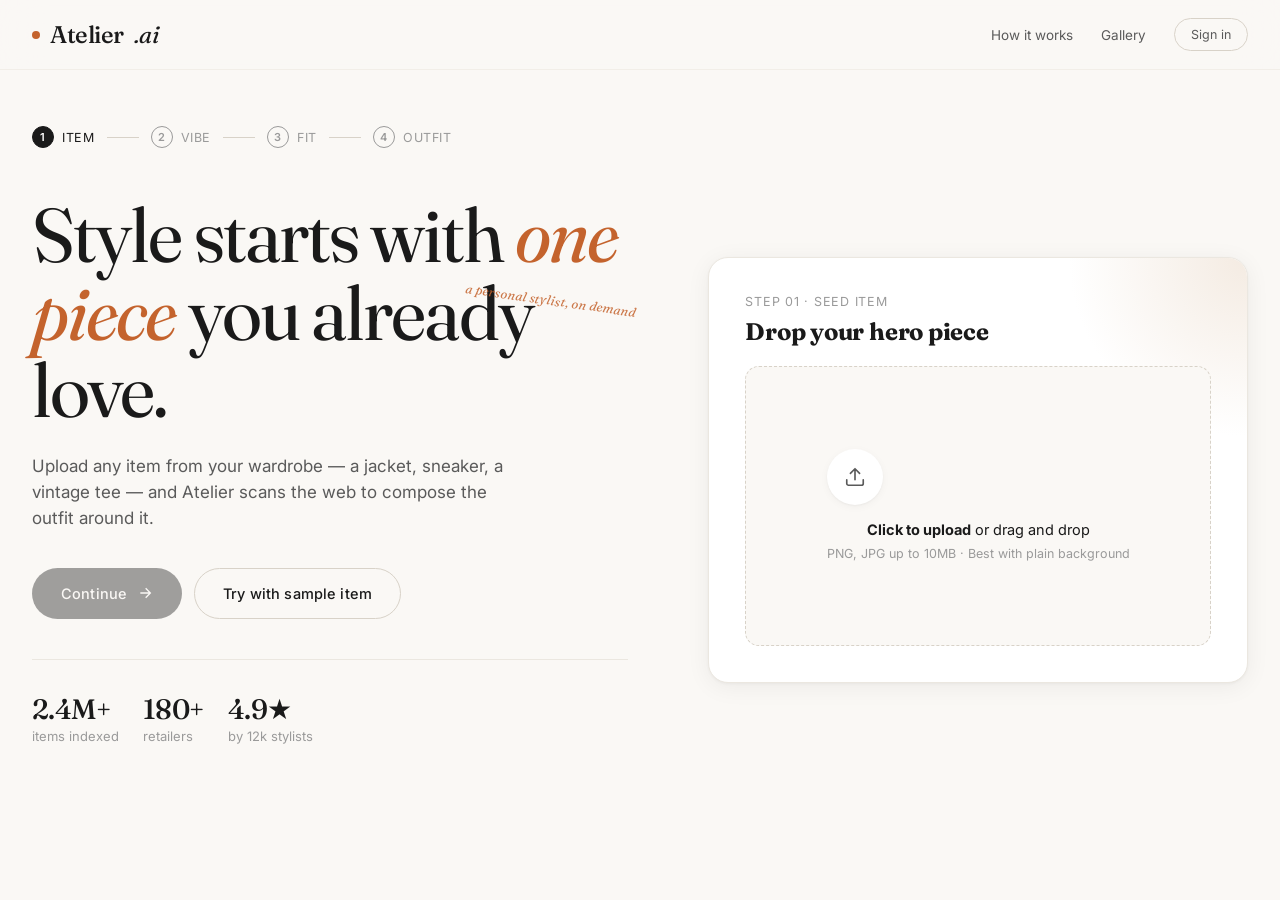
==== index.html @ 4b2c01df "Add files via upload" ====
<!DOCTYPE html>
<html lang="en">
<head>
<meta charset="UTF-8" />
<meta name="viewport" content="width=device-width, initial-scale=1.0" />
<title>Atelier — Your AI Personal Stylist</title>
<link rel="preconnect" href="https://fonts.googleapis.com">
<link rel="preconnect" href="https://fonts.gstatic.com" crossorigin>
<link href="https://fonts.googleapis.com/css2?family=Fraunces:opsz,wght@9..144,300;9..144,400;9..144,500;9..144,600;9..144,700&family=Inter:wght@300;400;500;600;700&display=swap" rel="stylesheet">
<style>
  :root {
    --bg: #faf8f5;
    --bg-elev: #ffffff;
    --ink: #1a1a1a;
    --ink-soft: #5a5a5a;
    --ink-faint: #9a9a9a;
    --line: #ebe7e0;
    --line-strong: #d8d2c8;
    --accent: #c4632d;
    --accent-soft: #f4ebe2;
    --accent-deep: #8f4520;
    --success: #4a7c4e;
    --shadow-sm: 0 1px 2px rgba(0,0,0,.04), 0 2px 8px rgba(0,0,0,.04);
    --shadow-md: 0 4px 24px rgba(0,0,0,.06), 0 1px 3px rgba(0,0,0,.04);
    --shadow-lg: 0 24px 60px rgba(0,0,0,.08), 0 4px 16px rgba(0,0,0,.06);
    --radius: 14px;
    --radius-lg: 20px;
    --ease: cubic-bezier(.2,.7,.2,1);
  }
  * { box-sizing: border-box; margin: 0; padding: 0; }
  html, body { background: var(--bg); color: var(--ink); font-family: 'Inter', -apple-system, system-ui, sans-serif; -webkit-font-smoothing: antialiased; }
  body { min-height: 100vh; overflow-x: hidden; }
  .serif { font-family: 'Fraunces', Georgia, serif; font-weight: 400; letter-spacing: -0.01em; }
  button { font-family: inherit; cursor: pointer; border: none; background: none; color: inherit; }
  input, textarea, select { font-family: inherit; }
  img { display: block; max-width: 100%; }

  /* Top bar */
  .topbar {
    position: sticky; top: 0; z-index: 50;
    backdrop-filter: blur(20px) saturate(1.1);
    -webkit-backdrop-filter: blur(20px) saturate(1.1);
    background: rgba(250,248,245,.78);
    border-bottom: 1px solid rgba(235,231,224,.6);
  }
  .topbar-inner {
    max-width: 1280px; margin: 0 auto;
    display: flex; align-items: center; justify-content: space-between;
    padding: 18px 32px;
  }
  .logo {
    font-family: 'Fraunces', serif; font-weight: 500;
    font-size: 24px; letter-spacing: -0.02em;
    display: flex; align-items: center; gap: 10px;
  }
  .logo-dot { width: 8px; height: 8px; border-radius: 50%; background: var(--accent); display: inline-block; }
  .logo em { font-style: italic; font-weight: 400; }
  .topbar-right { display: flex; gap: 28px; align-items: center; font-size: 13.5px; color: var(--ink-soft); }
  .topbar-right a { color: var(--ink-soft); text-decoration: none; transition: color .2s; }
  .topbar-right a:hover { color: var(--ink); }
  .topbar-right .pill {
    border: 1px solid var(--line-strong); padding: 8px 16px; border-radius: 999px; font-size: 12.5px;
    transition: all .2s var(--ease);
  }
  .topbar-right .pill:hover { background: var(--ink); color: var(--bg); border-color: var(--ink); }

  /* Layout */
  .app { max-width: 1280px; margin: 0 auto; padding: 56px 32px 120px; }

  /* Stepper */
  .stepper {
    display: flex; gap: 12px; align-items: center; margin-bottom: 48px;
    font-size: 12.5px; color: var(--ink-faint); letter-spacing: 0.05em; text-transform: uppercase;
  }
  .step { display: flex; align-items: center; gap: 8px; transition: color .3s; }
  .step.active { color: var(--ink); }
  .step.done { color: var(--accent); }
  .step-num {
    width: 22px; height: 22px; border-radius: 50%;
    border: 1px solid currentColor;
    display: inline-flex; align-items: center; justify-content: center;
    font-size: 11px; font-weight: 600;
  }
  .step.done .step-num { background: var(--accent); color: white; border-color: var(--accent); }
  .step.active .step-num { background: var(--ink); color: white; border-color: var(--ink); }
  .step-sep { width: 32px; height: 1px; background: var(--line-strong); }

  /* Screens */
  .screen { display: none; animation: fadeUp .6s var(--ease); }
  .screen.active { display: block; }
  @keyframes fadeUp {
    from { opacity: 0; transform: translateY(12px); }
    to { opacity: 1; transform: translateY(0); }
  }

  /* Hero / Step 1 layout */
  .grid-2 {
    display: grid; grid-template-columns: 1.05fr 0.95fr; gap: 80px; align-items: center;
  }
  @media (max-width: 900px) { .grid-2 { grid-template-columns: 1fr; gap: 40px; } }

  h1.hero {
    font-family: 'Fraunces', serif; font-weight: 400;
    font-size: clamp(44px, 6vw, 76px); line-height: 1.02; letter-spacing: -0.025em;
    color: var(--ink); margin-bottom: 24px;
  }
  h1.hero em { font-style: italic; color: var(--accent); font-weight: 400; }
  .hero-sub {
    font-size: 17px; line-height: 1.55; color: var(--ink-soft); margin-bottom: 36px; max-width: 480px;
  }
  .meta-row {
    display: flex; gap: 24px; margin-top: 40px; padding-top: 32px; border-top: 1px solid var(--line);
  }
  .meta-stat { font-size: 13px; color: var(--ink-faint); }
  .meta-stat strong { display: block; font-family: 'Fraunces', serif; font-size: 28px; font-weight: 500; color: var(--ink); margin-bottom: 2px; letter-spacing: -0.02em; }

  /* Upload zone */
  .upload-card {
    background: var(--bg-elev); border-radius: var(--radius-lg);
    padding: 36px; box-shadow: var(--shadow-md);
    border: 1px solid var(--line);
    position: relative; overflow: hidden;
  }
  .upload-card::before {
    content: ''; position: absolute; top: 0; right: 0; width: 180px; height: 180px;
    background: radial-gradient(circle at top right, var(--accent-soft), transparent 70%);
    pointer-events: none;
  }
  .upload-label { font-size: 12.5px; letter-spacing: 0.06em; text-transform: uppercase; color: var(--ink-faint); margin-bottom: 8px; position: relative; }
  .upload-title { font-family: 'Fraunces', serif; font-size: 24px; margin-bottom: 20px; position: relative; letter-spacing: -0.01em; }

  .dropzone {
    border: 1.5px dashed var(--line-strong); border-radius: var(--radius);
    padding: 48px 24px; text-align: center;
    background: var(--bg); transition: all .3s var(--ease);
    cursor: pointer; position: relative; overflow: hidden;
    min-height: 280px; display: flex; flex-direction: column; justify-content: center; align-items: center;
  }
  .dropzone:hover { border-color: var(--accent); background: var(--accent-soft); }
  .dropzone.dragover { border-color: var(--accent); background: var(--accent-soft); transform: scale(1.01); }
  .dropzone.has-image { padding: 0; border-style: solid; border-color: var(--line); }
  .dropzone-icon {
    width: 56px; height: 56px; border-radius: 50%; background: var(--bg-elev);
    display: flex; align-items: center; justify-content: center; margin-bottom: 16px;
    box-shadow: var(--shadow-sm);
  }
  .dropzone svg { width: 22px; height: 22px; stroke: var(--ink-soft); }
  .dropzone p { font-size: 14.5px; color: var(--ink); margin-bottom: 4px; }
  .dropzone small { font-size: 12.5px; color: var(--ink-faint); }
  .dropzone img { max-width: 100%; max-height: 320px; object-fit: contain; border-radius: var(--radius); }
  .dropzone .preview-wrap {
    position: relative; width: 100%; height: 320px; display: flex; align-items: center; justify-content: center;
    background: #fafafa; border-radius: var(--radius);
  }
  .preview-wrap .replace-btn {
    position: absolute; top: 12px; right: 12px;
    background: rgba(0,0,0,.7); color: white; padding: 8px 14px; border-radius: 999px;
    font-size: 12px; backdrop-filter: blur(8px);
  }

  /* Buttons */
  .btn {
    display: inline-flex; align-items: center; gap: 10px;
    padding: 16px 28px; border-radius: 999px;
    font-size: 14.5px; font-weight: 500; letter-spacing: 0.01em;
    transition: all .25s var(--ease);
    border: 1px solid transparent;
  }
  .btn-primary { background: var(--ink); color: var(--bg); }
  .btn-primary:hover { background: var(--accent); transform: translateY(-1px); }
  .btn-primary:disabled { opacity: 0.4; cursor: not-allowed; transform: none; }
  .btn-ghost { color: var(--ink); border-color: var(--line-strong); }
  .btn-ghost:hover { border-color: var(--ink); }
  .btn svg { width: 16px; height: 16px; }

  .actions { display: flex; gap: 12px; margin-top: 32px; align-items: center; }

  /* Vibe chips - Step 2 */
  .screen-head { margin-bottom: 48px; max-width: 720px; }
  .eyebrow { font-size: 12.5px; letter-spacing: 0.08em; text-transform: uppercase; color: var(--accent); margin-bottom: 14px; font-weight: 500; }
  h2.screen-title {
    font-family: 'Fraunces', serif; font-weight: 400;
    font-size: clamp(36px, 4.5vw, 56px); line-height: 1.05; letter-spacing: -0.02em;
    margin-bottom: 16px;
  }
  h2.screen-title em { font-style: italic; color: var(--accent); }
  .screen-sub { font-size: 16px; line-height: 1.55; color: var(--ink-soft); }

  .vibe-grid {
    display: grid; grid-template-columns: repeat(auto-fit, minmax(220px, 1fr));
    gap: 16px;
  }
  .vibe-card {
    background: var(--bg-elev); border: 1px solid var(--line); border-radius: var(--radius);
    padding: 28px 24px; cursor: pointer; transition: all .25s var(--ease);
    position: relative; overflow: hidden;
    text-align: left;
    height: 180px;
    display: flex; flex-direction: column; justify-content: space-between;
  }
  .vibe-card:hover { transform: translateY(-4px); box-shadow: var(--shadow-md); border-color: var(--line-strong); }
  .vibe-card.selected {
    background: var(--ink); color: var(--bg); border-color: var(--ink);
    transform: translateY(-4px); box-shadow: var(--shadow-lg);
  }
  .vibe-card.selected .vibe-desc { color: rgba(250,248,245,.7); }
  .vibe-card.selected .vibe-tags span { background: rgba(255,255,255,.12); color: var(--bg); border-color: transparent; }
  .vibe-emoji { font-size: 22px; margin-bottom: 12px; display: block; }
  .vibe-name { font-family: 'Fraunces', serif; font-size: 22px; font-weight: 500; letter-spacing: -0.01em; margin-bottom: 6px; }
  .vibe-desc { font-size: 13px; line-height: 1.45; color: var(--ink-soft); margin-bottom: 12px; }
  .vibe-tags { display: flex; flex-wrap: wrap; gap: 6px; margin-top: auto; }
  .vibe-tags span {
    font-size: 11px; padding: 4px 10px; border-radius: 999px;
    border: 1px solid var(--line); color: var(--ink-faint);
  }

  /* Custom vibe input */
  .custom-vibe {
    margin-top: 28px; padding: 24px; background: var(--bg-elev); border-radius: var(--radius);
    border: 1px solid var(--line);
  }
  .custom-vibe label { font-size: 12.5px; letter-spacing: 0.06em; text-transform: uppercase; color: var(--ink-faint); display: block; margin-bottom: 10px; }
  .custom-vibe input {
    width: 100%; padding: 14px 0; font-size: 17px; border: none; border-bottom: 1px solid var(--line);
    background: transparent; outline: none; transition: border-color .2s;
    font-family: 'Fraunces', serif; letter-spacing: -0.01em;
  }
  .custom-vibe input:focus { border-bottom-color: var(--accent); }
  .custom-vibe input::placeholder { color: var(--ink-faint); font-style: italic; }

  /* Step 3 - Measurements */
  .form-grid {
    display: grid; grid-template-columns: 1fr 1fr; gap: 40px;
  }
  @media (max-width: 800px) { .form-grid { grid-template-columns: 1fr; gap: 24px; } }

  .form-card {
    background: var(--bg-elev); border: 1px solid var(--line); border-radius: var(--radius-lg);
    padding: 36px;
  }
  .form-card h3 {
    font-family: 'Fraunces', serif; font-size: 22px; font-weight: 500;
    margin-bottom: 6px; letter-spacing: -0.01em;
  }
  .form-card .form-sub { font-size: 13.5px; color: var(--ink-soft); margin-bottom: 28px; }
  .field { margin-bottom: 22px; }
  .field label { display: block; font-size: 12px; letter-spacing: 0.06em; text-transform: uppercase; color: var(--ink-faint); margin-bottom: 8px; }
  .field input, .field select {
    width: 100%; padding: 12px 14px;
    border: 1px solid var(--line-strong); border-radius: 10px;
    font-size: 15px; background: var(--bg); outline: none;
    transition: all .2s;
  }
  .field input:focus, .field select:focus { border-color: var(--ink); background: var(--bg-elev); }
  .field-row { display: grid; grid-template-columns: 1fr 1fr; gap: 14px; }

  /* Item details (step 1) */
  .item-details { margin-top: 24px; display: none; position: relative; }
  .item-details.show { display: block; animation: fadeUp .4s var(--ease); }
  .item-details .field { margin-bottom: 18px; }
  .item-details label {
    display: block; font-size: 11.5px; letter-spacing: 0.07em; text-transform: uppercase;
    color: var(--ink-faint); margin-bottom: 8px; font-weight: 500;
  }
  .item-details select, .item-details input[type=text] {
    width: 100%; padding: 12px 14px;
    border: 1px solid var(--line-strong); border-radius: 10px;
    font-size: 14.5px; background: var(--bg); outline: none;
    transition: all .2s; font-family: inherit;
  }
  .item-details select:focus, .item-details input:focus { border-color: var(--ink); background: var(--bg-elev); }
  .color-swatches { display: grid; grid-template-columns: repeat(8, 1fr); gap: 8px; }
  .swatch {
    aspect-ratio: 1; border-radius: 50%; cursor: pointer;
    border: 2px solid var(--line); transition: all .2s var(--ease);
    position: relative;
  }
  .swatch:hover { transform: scale(1.1); }
  .swatch.selected {
    border-color: var(--ink); box-shadow: 0 0 0 2px var(--bg), 0 0 0 4px var(--ink);
    transform: scale(1.1);
  }
  .swatch::after {
    content: attr(data-name); position: absolute; bottom: -22px; left: 50%;
    transform: translateX(-50%); font-size: 10px; color: var(--ink-faint);
    white-space: nowrap; opacity: 0; transition: opacity .2s;
  }
  .swatch:hover::after { opacity: 1; }

  .gender-row { display: grid; grid-template-columns: repeat(3, 1fr); gap: 8px; }
  .gender-opt {
    padding: 12px 8px; border: 1px solid var(--line-strong);
    border-radius: 10px; background: var(--bg);
    font-size: 14px; font-weight: 500; transition: all .2s var(--ease);
    color: var(--ink);
  }
  .gender-opt:hover { border-color: var(--ink); }
  .gender-opt.selected { background: var(--ink); color: var(--bg); border-color: var(--ink); }

  .height-input { position: relative; }
  .height-input input { padding-right: 36px; }
  .unit-suffix {
    position: absolute; right: 14px; top: 50%; transform: translateY(-50%);
    font-size: 13px; color: var(--ink-faint); pointer-events: none;
  }

  .body-types { display: grid; grid-template-columns: repeat(2, 1fr); gap: 10px; }
  .body-type {
    padding: 14px 12px; text-align: center; border: 1px solid var(--line-strong);
    border-radius: 10px; cursor: pointer; transition: all .2s var(--ease);
    background: var(--bg);
  }
  .body-type:hover { border-color: var(--ink); }
  .body-type.selected { background: var(--ink); color: var(--bg); border-color: var(--ink); }
  .body-type .bt-name { font-size: 14px; font-weight: 500; margin-bottom: 2px; }
  .body-type .bt-desc { font-size: 11.5px; opacity: 0.7; }

  /* Loader screen */
  .loader-wrap {
    min-height: 60vh; display: flex; flex-direction: column; align-items: center; justify-content: center;
    text-align: center;
  }
  .loader-anim {
    width: 90px; height: 90px; margin-bottom: 36px; position: relative;
  }
  .loader-anim::before, .loader-anim::after {
    content: ''; position: absolute; inset: 0; border-radius: 50%;
    border: 2px solid var(--line);
  }
  .loader-anim::after {
    border-top-color: var(--accent); border-right-color: var(--accent);
    animation: spin 1.2s linear infinite;
  }
  @keyframes spin { to { transform: rotate(360deg); } }
  .loader-title {
    font-family: 'Fraunces', serif; font-size: 36px; font-weight: 400; letter-spacing: -0.02em;
    margin-bottom: 14px;
  }
  .loader-title em { font-style: italic; color: var(--accent); }
  .loader-status {
    font-size: 15px; color: var(--ink-soft); min-height: 24px; transition: opacity .3s;
    max-width: 420px;
  }

  /* Results */
  .results-header {
    display: grid; grid-template-columns: 1.5fr 1fr; gap: 56px; align-items: end;
    margin-bottom: 56px; padding-bottom: 36px; border-bottom: 1px solid var(--line);
  }
  @media (max-width: 800px) { .results-header { grid-template-columns: 1fr; gap: 24px; } }
  .results-header .eyebrow { color: var(--accent); }
  .results-header h2 {
    font-family: 'Fraunces', serif; font-size: clamp(36px, 4.5vw, 56px); font-weight: 400;
    line-height: 1.05; letter-spacing: -0.02em;
  }
  .results-header h2 em { font-style: italic; color: var(--accent); }
  .results-summary {
    font-size: 14.5px; line-height: 1.6; color: var(--ink-soft);
    padding: 20px 24px; background: var(--accent-soft); border-radius: var(--radius);
    border-left: 3px solid var(--accent);
  }
  .results-summary strong { color: var(--ink); font-weight: 600; }

  /* Outfit board */
  .outfit-board {
    display: grid; grid-template-columns: 320px 1fr; gap: 40px; margin-bottom: 64px;
  }
  @media (max-width: 900px) { .outfit-board { grid-template-columns: 1fr; } }

  .seed-card {
    background: var(--bg-elev); border: 1px solid var(--line); border-radius: var(--radius-lg);
    padding: 24px; position: sticky; top: 100px;
    align-self: start;
  }
  .seed-label { font-size: 11px; letter-spacing: 0.08em; text-transform: uppercase; color: var(--accent); margin-bottom: 12px; font-weight: 600; }
  .seed-image {
    width: 100%; height: 280px; background: #fafafa; border-radius: var(--radius); overflow: hidden;
    display: flex; align-items: center; justify-content: center; margin-bottom: 18px;
  }
  .seed-image img { max-width: 100%; max-height: 100%; object-fit: contain; }
  .seed-name { font-family: 'Fraunces', serif; font-size: 18px; margin-bottom: 6px; letter-spacing: -0.01em; }
  .seed-attrs { display: flex; flex-wrap: wrap; gap: 6px; }
  .seed-attrs span {
    font-size: 11px; padding: 4px 10px; border-radius: 999px;
    background: var(--bg); border: 1px solid var(--line); color: var(--ink-soft);
  }
  .seed-color {
    width: 12px; height: 12px; border-radius: 50%; display: inline-block;
    border: 1px solid rgba(0,0,0,.1); margin-right: 4px; vertical-align: middle;
  }

  .recommendations { display: grid; grid-template-columns: repeat(auto-fill, minmax(220px, 1fr)); gap: 20px; }
  .product-card {
    background: var(--bg-elev); border: 1px solid var(--line); border-radius: var(--radius);
    overflow: hidden; transition: all .3s var(--ease); cursor: pointer;
    display: flex; flex-direction: column;
  }
  .product-card:hover { transform: translateY(-4px); box-shadow: var(--shadow-md); }
  .product-img {
    width: 100%; aspect-ratio: 1; background: #f5f3ee;
    display: flex; align-items: center; justify-content: center;
    overflow: hidden; position: relative;
  }
  .product-img svg { width: 100%; height: 100%; }
  .product-category {
    position: absolute; top: 12px; left: 12px;
    background: rgba(255,255,255,.92); backdrop-filter: blur(8px);
    padding: 5px 11px; border-radius: 999px;
    font-size: 10.5px; letter-spacing: 0.06em; text-transform: uppercase;
    font-weight: 500; color: var(--ink);
  }
  .product-size-badge {
    position: absolute; top: 12px; right: 12px;
    background: var(--ink); color: var(--bg);
    padding: 5px 12px; border-radius: 999px;
    font-size: 11px; font-weight: 600; letter-spacing: 0.04em;
  }
  .product-info { padding: 18px 18px 20px; flex: 1; display: flex; flex-direction: column; }
  .product-brand { font-size: 11px; letter-spacing: 0.08em; text-transform: uppercase; color: var(--ink-faint); margin-bottom: 4px; }
  .product-name { font-size: 14.5px; font-weight: 500; line-height: 1.35; margin-bottom: 10px; min-height: 38px; }
  .product-foot { display: flex; justify-content: space-between; align-items: center; margin-top: auto; }
  .product-price { font-family: 'Fraunces', serif; font-size: 17px; font-weight: 500; letter-spacing: -0.01em; }
  .product-source { font-size: 11px; color: var(--ink-faint); }
  .product-match {
    display: inline-flex; align-items: center; gap: 4px;
    font-size: 11px; color: var(--success); font-weight: 500;
    margin-top: 8px; padding-top: 12px; border-top: 1px dashed var(--line);
  }
  .product-match .dot { width: 6px; height: 6px; border-radius: 50%; background: var(--success); }

  /* Sizing card */
  .sizing-section {
    background: var(--bg-elev); border-radius: var(--radius-lg);
    padding: 48px; border: 1px solid var(--line);
  }
  .sizing-section h3 {
    font-family: 'Fraunces', serif; font-size: 32px; font-weight: 400; letter-spacing: -0.02em;
    margin-bottom: 6px;
  }
  .sizing-section h3 em { font-style: italic; color: var(--accent); }
  .sizing-section .sub { font-size: 14.5px; color: var(--ink-soft); margin-bottom: 32px; max-width: 540px; }
  .sizing-table { width: 100%; border-collapse: collapse; }
  .sizing-table th, .sizing-table td { text-align: left; padding: 16px 0; border-bottom: 1px solid var(--line); font-size: 14px; }
  .sizing-table th { font-size: 11px; letter-spacing: 0.08em; text-transform: uppercase; color: var(--ink-faint); font-weight: 500; }
  .sizing-table td { vertical-align: middle; }
  .sizing-table td.item-cell { font-weight: 500; }
  .sizing-table td .size-pill {
    display: inline-block; background: var(--ink); color: var(--bg);
    padding: 5px 14px; border-radius: 999px; font-weight: 600; font-size: 13px; letter-spacing: 0.04em;
  }
  .sizing-table td .fit-note { font-size: 12.5px; color: var(--ink-soft); }

  /* Footer / Restart */
  .results-footer {
    margin-top: 56px; padding-top: 36px; border-top: 1px solid var(--line);
    display: flex; gap: 12px; justify-content: center; flex-wrap: wrap;
  }

  /* Toast */
  .toast {
    position: fixed; bottom: 24px; left: 50%; transform: translateX(-50%) translateY(100px);
    background: var(--ink); color: var(--bg); padding: 14px 24px; border-radius: 999px;
    font-size: 13.5px; box-shadow: var(--shadow-lg);
    transition: transform .35s var(--ease); z-index: 100;
  }
  .toast.show { transform: translateX(-50%) translateY(0); }

  /* AI mode */
  .ai-toggle {
    display: inline-flex; align-items: center; gap: 8px;
    padding: 8px 14px; border-radius: 999px;
    border: 1px solid var(--line-strong); font-size: 12.5px;
    transition: all .2s var(--ease); cursor: pointer; color: var(--ink-soft);
  }
  .ai-toggle:hover { border-color: var(--ink); color: var(--ink); }
  .ai-toggle.active {
    border-color: var(--accent); color: var(--accent-deep);
    background: var(--accent-soft);
  }
  .ai-toggle .ai-dot {
    width: 6px; height: 6px; border-radius: 50%;
    background: var(--ink-faint);
  }
  .ai-toggle.active .ai-dot {
    background: var(--accent);
    box-shadow: 0 0 0 0 var(--accent);
    animation: pulse 2s infinite;
  }
  @keyframes pulse {
    0% { box-shadow: 0 0 0 0 rgba(196,99,45,0.5); }
    70% { box-shadow: 0 0 0 6px rgba(196,99,45,0); }
    100% { box-shadow: 0 0 0 0 rgba(196,99,45,0); }
  }

  .modal-backdrop {
    position: fixed; inset: 0; background: rgba(20,18,15,.5);
    backdrop-filter: blur(4px);
    display: flex; align-items: center; justify-content: center;
    z-index: 200; opacity: 0; pointer-events: none;
    transition: opacity .25s var(--ease);
  }
  .modal-backdrop.open { opacity: 1; pointer-events: auto; }
  .modal {
    background: var(--bg-elev); border-radius: var(--radius-lg);
    padding: 40px; max-width: 480px; width: 90%;
    box-shadow: var(--shadow-lg);
    transform: translateY(20px); transition: transform .3s var(--ease);
  }
  .modal-backdrop.open .modal { transform: translateY(0); }
  .modal .eyebrow { color: var(--accent); }
  .modal h3 {
    font-family: 'Fraunces', serif; font-size: 28px; font-weight: 400;
    letter-spacing: -0.02em; margin-bottom: 10px;
  }
  .modal h3 em { font-style: italic; color: var(--accent); }
  .modal-body { font-size: 14px; color: var(--ink-soft); line-height: 1.55; margin-bottom: 24px; }
  .modal-body a { color: var(--accent-deep); text-decoration: underline; }
  .modal-body code {
    background: var(--bg); padding: 2px 6px; border-radius: 4px;
    font-size: 12.5px; border: 1px solid var(--line);
  }
  .modal input {
    width: 100%; padding: 14px 16px;
    border: 1px solid var(--line-strong); border-radius: 10px;
    font-size: 14px; background: var(--bg); outline: none;
    font-family: 'JetBrains Mono', SFMono-Regular, Menlo, monospace;
    margin-bottom: 20px;
  }
  .modal input:focus { border-color: var(--accent); }
  .modal-actions { display: flex; gap: 10px; justify-content: flex-end; }
  .modal .close-x {
    position: absolute; top: 24px; right: 28px;
    width: 32px; height: 32px; border-radius: 50%;
    display: flex; align-items: center; justify-content: center;
    color: var(--ink-faint); cursor: pointer;
    transition: color .2s, background .2s;
  }
  .modal .close-x:hover { color: var(--ink); background: var(--bg); }

  .ai-banner {
    background: var(--accent-soft); border-left: 3px solid var(--accent);
    padding: 12px 18px; border-radius: 10px;
    font-size: 13px; color: var(--accent-deep); margin-bottom: 20px;
    display: flex; align-items: center; gap: 10px;
  }
  .ai-banner svg { width: 16px; height: 16px; flex-shrink: 0; }

  /* Decorative */
  .deco-text {
    position: absolute; top: 96px; right: -8px;
    font-family: 'Fraunces', serif; font-style: italic;
    color: var(--accent); font-size: 13px;
    transform: rotate(8deg); opacity: 0.85;
  }
</style>
</head>
<body>

<header class="topbar">
  <div class="topbar-inner">
    <div class="logo"><span class="logo-dot"></span> Atelier<em>.ai</em></div>
    <nav class="topbar-right">
      <a href="#">How it works</a>
      <a href="#">Gallery</a>
      <a href="#" class="pill">Sign in</a>
    </nav>
  </div>
</header>

<main class="app">

  <!-- Stepper -->
  <div class="stepper" id="stepper">
    <div class="step active" data-step="1"><span class="step-num">1</span> Item</div>
    <span class="step-sep"></span>
    <div class="step" data-step="2"><span class="step-num">2</span> Vibe</div>
    <span class="step-sep"></span>
    <div class="step" data-step="3"><span class="step-num">3</span> Fit</div>
    <span class="step-sep"></span>
    <div class="step" data-step="4"><span class="step-num">4</span> Outfit</div>
  </div>

  <!-- SCREEN 1: Upload -->
  <section class="screen active" id="screen-1">
    <div class="grid-2">
      <div style="position: relative;">
        <span class="deco-text">a personal stylist, on demand</span>
        <h1 class="hero">Style starts with <em>one piece</em> you already love.</h1>
        <p class="hero-sub">Upload any item from your wardrobe — a jacket, sneaker, a vintage tee — and Atelier scans the web to compose the outfit around it.</p>
        <div class="actions">
          <button class="btn btn-primary" id="goto-2" disabled>
            Continue
            <svg viewBox="0 0 24 24" fill="none" stroke="currentColor" stroke-width="2"><path d="M5 12h14M13 5l7 7-7 7"/></svg>
          </button>
          <button class="btn btn-ghost" onclick="useDemo()">Try with sample item</button>
        </div>
        <div class="meta-row">
          <div class="meta-stat"><strong>2.4M+</strong> items indexed</div>
          <div class="meta-stat"><strong>180+</strong> retailers</div>
          <div class="meta-stat"><strong>4.9★</strong> by 12k stylists</div>
        </div>
      </div>

      <div class="upload-card">
        <div class="upload-label">Step 01 · Seed Item</div>
        <h2 class="upload-title">Drop your hero piece</h2>
        <div class="dropzone" id="dropzone">
          <input type="file" id="file-input" accept="image/*" hidden>
          <div class="dropzone-content" id="dz-content">
            <div class="dropzone-icon">
              <svg viewBox="0 0 24 24" fill="none" stroke-width="1.8" stroke-linecap="round" stroke-linejoin="round">
                <path d="M21 15v4a2 2 0 0 1-2 2H5a2 2 0 0 1-2-2v-4M17 8l-5-5-5 5M12 3v12"/>
              </svg>
            </div>
            <p><strong>Click to upload</strong> or drag and drop</p>
            <small>PNG, JPG up to 10MB · Best with plain background</small>
          </div>
        </div>

        <div class="item-details" id="item-details">
          <div class="field">
            <label>What is this piece?</label>
            <select id="item-type">
              <option value="">Select item type...</option>
              <optgroup label="Tops">
                <option value="t-shirt">T-shirt</option>
                <option value="shirt">Button-down shirt</option>
                <option value="polo">Polo</option>
                <option value="sweater">Sweater / Knit</option>
                <option value="hoodie">Hoodie / Sweatshirt</option>
                <option value="tank">Tank / Vest</option>
              </optgroup>
              <optgroup label="Outerwear">
                <option value="jacket">Jacket</option>
                <option value="blazer">Blazer</option>
                <option value="coat">Coat</option>
                <option value="overshirt">Overshirt / Chore coat</option>
              </optgroup>
              <optgroup label="Bottoms">
                <option value="jeans">Jeans</option>
                <option value="trousers">Trousers / Chinos</option>
                <option value="shorts">Shorts</option>
                <option value="skirt">Skirt</option>
                <option value="cargos">Cargos / Workwear pants</option>
              </optgroup>
              <optgroup label="One-piece">
                <option value="dress">Dress</option>
                <option value="jumpsuit">Jumpsuit</option>
              </optgroup>
              <optgroup label="Shoes">
                <option value="sneakers">Sneakers</option>
                <option value="boots">Boots</option>
                <option value="loafers">Loafers / Dress shoes</option>
                <option value="heels">Heels</option>
                <option value="sandals">Sandals</option>
              </optgroup>
              <optgroup label="Accessories">
                <option value="bag">Bag / Tote</option>
                <option value="hat">Hat / Cap</option>
                <option value="sunglasses">Sunglasses</option>
                <option value="watch">Watch</option>
                <option value="jewelry">Jewelry</option>
                <option value="belt">Belt</option>
                <option value="scarf">Scarf</option>
              </optgroup>
            </select>
          </div>
          <div class="field">
            <label>Primary color</label>
            <div class="color-swatches" id="color-swatches">
              <button type="button" class="swatch" data-color="#0a0a0a" data-name="Black" style="background:#0a0a0a"></button>
              <button type="button" class="swatch" data-color="#ffffff" data-name="White" style="background:#ffffff"></button>
              <button type="button" class="swatch" data-color="#ebe0ca" data-name="Cream" style="background:#ebe0ca"></button>
              <button type="button" class="swatch" data-color="#8b8b8b" data-name="Grey" style="background:#8b8b8b"></button>
              <button type="button" class="swatch" data-color="#1f2a44" data-name="Navy" style="background:#1f2a44"></button>
              <button type="button" class="swatch" data-color="#c4a574" data-name="Tan" style="background:#c4a574"></button>
              <button type="button" class="swatch" data-color="#5d3a1f" data-name="Brown" style="background:#5d3a1f"></button>
              <button type="button" class="swatch" data-color="#4a5240" data-name="Olive" style="background:#4a5240"></button>
              <button type="button" class="swatch" data-color="#a83a2c" data-name="Red" style="background:#a83a2c"></button>
              <button type="button" class="swatch" data-color="#5a1f2a" data-name="Burgundy" style="background:#5a1f2a"></button>
              <button type="button" class="swatch" data-color="#e8a4c4" data-name="Pink" style="background:#e8a4c4"></button>
              <button type="button" class="swatch" data-color="#e8c84a" data-name="Yellow" style="background:#e8c84a"></button>
              <button type="button" class="swatch" data-color="#3a6ba8" data-name="Blue" style="background:#3a6ba8"></button>
              <button type="button" class="swatch" data-color="#2a5a3a" data-name="Green" style="background:#2a5a3a"></button>
              <button type="button" class="swatch" data-color="#c4632d" data-name="Orange" style="background:#c4632d"></button>
              <button type="button" class="swatch" data-color="#7a4ea8" data-name="Purple" style="background:#7a4ea8"></button>
            </div>
          </div>
        </div>
      </div>
    </div>
  </section>

  <!-- SCREEN 2: Vibe -->
  <section class="screen" id="screen-2">
    <div class="screen-head">
      <div class="eyebrow">Step 02 · Aesthetic</div>
      <h2 class="screen-title">What's the <em>vibe</em> today?</h2>
      <p class="screen-sub">Pick the mood that matches your day — or describe your own. Atelier tailors silhouettes, palettes, and fit to match.</p>
    </div>

    <div class="vibe-grid" id="vibe-grid">
      <button class="vibe-card" data-vibe="Street Casual">
        <div>
          <span class="vibe-emoji">🛹</span>
          <div class="vibe-name">Street Casual</div>
          <div class="vibe-desc">Relaxed, urban, effortless. Built for walking the city.</div>
        </div>
        <div class="vibe-tags"><span>oversized</span><span>layered</span><span>sneaker-led</span></div>
      </button>
      <button class="vibe-card" data-vibe="Business Casual">
        <div>
          <span class="vibe-emoji">📎</span>
          <div class="vibe-name">Business Casual</div>
          <div class="vibe-desc">Polished without a suit. Quiet confidence for the office.</div>
        </div>
        <div class="vibe-tags"><span>tailored</span><span>neutral</span><span>refined</span></div>
      </button>
      <button class="vibe-card" data-vibe="Y2K">
        <div>
          <span class="vibe-emoji">💿</span>
          <div class="vibe-name">Y2K</div>
          <div class="vibe-desc">Low-rise nostalgia, glossy fabrics, futuristic edge.</div>
        </div>
        <div class="vibe-tags"><span>baggy</span><span>chrome</span><span>statement</span></div>
      </button>
      <button class="vibe-card" data-vibe="Techwear">
        <div>
          <span class="vibe-emoji">🛰️</span>
          <div class="vibe-name">Techwear</div>
          <div class="vibe-desc">Functional, monochrome, futuristic. All-weather utility.</div>
        </div>
        <div class="vibe-tags"><span>black</span><span>technical</span><span>tapered</span></div>
      </button>
      <button class="vibe-card" data-vibe="Date Night">
        <div>
          <span class="vibe-emoji">🌹</span>
          <div class="vibe-name">Date Night</div>
          <div class="vibe-desc">Considered, a little sharp, ready for a candlelit table.</div>
        </div>
        <div class="vibe-tags"><span>fitted</span><span>textured</span><span>rich tones</span></div>
      </button>
      <button class="vibe-card" data-vibe="Old Money">
        <div>
          <span class="vibe-emoji">⛵</span>
          <div class="vibe-name">Old Money</div>
          <div class="vibe-desc">Quiet luxury. Heritage fabrics, restrained palette.</div>
        </div>
        <div class="vibe-tags"><span>cashmere</span><span>tailored</span><span>cream</span></div>
      </button>
      <button class="vibe-card" data-vibe="Minimalist">
        <div>
          <span class="vibe-emoji">◻️</span>
          <div class="vibe-name">Minimalist</div>
          <div class="vibe-desc">One color story. Clean lines. Nothing extra.</div>
        </div>
        <div class="vibe-tags"><span>monochrome</span><span>clean</span><span>essential</span></div>
      </button>
      <button class="vibe-card" data-vibe="Vintage Americana">
        <div>
          <span class="vibe-emoji">🪕</span>
          <div class="vibe-name">Americana</div>
          <div class="vibe-desc">Workwear roots — denim, flannel, broken-in leather.</div>
        </div>
        <div class="vibe-tags"><span>denim</span><span>raw</span><span>warm</span></div>
      </button>
    </div>

    <div class="custom-vibe">
      <label>Or describe your own</label>
      <input type="text" id="custom-vibe" placeholder="e.g. 'rainy Sunday brunch in a Tokyo bookstore'">
    </div>

    <div class="actions">
      <button class="btn btn-ghost" onclick="goTo(1)">← Back</button>
      <button class="btn btn-primary" id="goto-3" disabled>
        Continue
        <svg viewBox="0 0 24 24" fill="none" stroke="currentColor" stroke-width="2"><path d="M5 12h14M13 5l7 7-7 7"/></svg>
      </button>
    </div>
  </section>

  <!-- SCREEN 3: Measurements -->
  <section class="screen" id="screen-3">
    <div class="screen-head">
      <div class="eyebrow">Step 03 · Fit Profile</div>
      <h2 class="screen-title">So it fits <em>just right.</em></h2>
      <p class="screen-sub">A few measurements lets Atelier translate aesthetic into actual sizing — accounting for how each brand cuts.</p>
    </div>

    <div class="form-grid">
      <div class="form-card">
        <h3>Body</h3>
        <p class="form-sub">For precision sizing across brands.</p>

        <div class="field">
          <label>Gender</label>
          <div class="gender-row" id="gender-row">
            <button type="button" class="gender-opt" data-gender="Men">Men</button>
            <button type="button" class="gender-opt" data-gender="Women">Women</button>
            <button type="button" class="gender-opt" data-gender="Non-binary">Non-binary</button>
          </div>
        </div>

        <div class="field">
          <label>Height</label>
          <div class="field-row">
            <div class="height-input">
              <input type="number" id="height-ft" placeholder="5" value="5" min="3" max="8">
              <span class="unit-suffix">ft</span>
            </div>
            <div class="height-input">
              <input type="number" id="height-in" placeholder="10" value="10" min="0" max="11">
              <span class="unit-suffix">in</span>
            </div>
          </div>
        </div>

        <div class="field">
          <label>Weight (lb)</label>
          <input type="number" id="weight" placeholder="160" value="160">
        </div>

        <div class="field">
          <label>Shoe size (US)</label>
          <input type="text" id="shoe" placeholder="10.5" value="10.5">
        </div>
      </div>

      <div class="form-card">
        <h3>Body Type</h3>
        <p class="form-sub" id="body-type-sub">Helps tune proportions and silhouette.</p>

        <div class="body-types" id="body-types">
          <!-- Populated dynamically based on gender -->
        </div>

        <div class="field" style="margin-top: 28px;">
          <label>Fit preference</label>
          <select id="fit-pref">
            <option>True to size</option>
            <option>Slightly oversized</option>
            <option>Oversized</option>
            <option>Slim / Fitted</option>
            <option>Let Atelier decide (match vibe)</option>
          </select>
        </div>

        <div class="field">
          <label>Budget per item</label>
          <select id="budget">
            <option>Under $50</option>
            <option selected>$50 – $150</option>
            <option>$150 – $400</option>
            <option>$400+</option>
            <option>No budget</option>
          </select>
        </div>
      </div>
    </div>

    <div class="actions">
      <button class="btn btn-ghost" onclick="goTo(2)">← Back</button>
      <button class="btn btn-primary" onclick="runStylist()">
        Style my outfit
        <svg viewBox="0 0 24 24" fill="none" stroke="currentColor" stroke-width="2"><path d="M12 2l2.4 7.4H22l-6.2 4.5 2.4 7.4L12 16.8 5.8 21.3l2.4-7.4L2 9.4h7.6z"/></svg>
      </button>
    </div>
  </section>

  <!-- SCREEN 4: Loading -->
  <section class="screen" id="screen-loading">
    <div class="loader-wrap">
      <div class="loader-anim"></div>
      <h2 class="loader-title">Composing your <em>outfit</em>...</h2>
      <div class="loader-status" id="loader-status">Analyzing color palette and texture...</div>
    </div>
  </section>

  <!-- SCREEN 5: Results -->
  <section class="screen" id="screen-results">
    <div class="results-header">
      <div>
        <div class="eyebrow">Your styled look</div>
        <h2>An outfit around <em id="result-vibe">your piece</em></h2>
      </div>
      <div class="results-summary" id="result-summary"></div>
    </div>

    <div class="outfit-board">
      <aside class="seed-card">
        <div class="seed-label">Your seed item</div>
        <div class="seed-image"><img id="seed-img" alt="Your item"></div>
        <div class="seed-name" id="seed-name">Analyzing item...</div>
        <div class="seed-attrs" id="seed-attrs"></div>
      </aside>

      <div class="recommendations" id="recommendations"></div>
    </div>

    <section class="sizing-section">
      <h3>Smart <em>sizing</em>, brand by brand</h3>
      <p class="sub">Sizes recalibrated for your measurements and the vibe's intended silhouette. Updated for each brand's actual fit.</p>
      <table class="sizing-table">
        <thead>
          <tr><th>Item</th><th>Brand</th><th>Recommended size</th><th>Fit note</th></tr>
        </thead>
        <tbody id="sizing-rows"></tbody>
      </table>
    </section>

    <div class="results-footer">
      <button class="btn btn-ghost" onclick="reshuffleOutfit()">↻ Reshuffle outfit</button>
      <button class="btn btn-ghost" onclick="goTo(2)">Try a different vibe</button>
      <button class="btn btn-primary" onclick="restart()">Start over</button>
    </div>
  </section>
</main>

<div class="toast" id="toast">Saved to your lookbook</div>

<script>
/* =======================================================
   STATE
   ======================================================= */
const state = {
  step: 1,
  imageDataUrl: null,
  imageIsDemo: false,
  itemType: '',
  itemColor: '',
  itemColorName: '',
  vibe: null,
  customVibe: '',
  gender: null,
  bodyType: null,
  reshuffleSeed: 0,
};

// Map item types to outfit categories
const itemTypeCategory = {
  't-shirt':'Top','shirt':'Top','polo':'Top','sweater':'Top','hoodie':'Top','tank':'Top',
  'jacket':'Outer','blazer':'Outer','coat':'Outer','overshirt':'Outer',
  'jeans':'Bottom','trousers':'Bottom','shorts':'Bottom','skirt':'Bottom','cargos':'Bottom',
  'dress':'Onepiece','jumpsuit':'Onepiece',
  'sneakers':'Shoe','boots':'Shoe','loafers':'Shoe','heels':'Shoe','sandals':'Shoe',
  'bag':'Bag','hat':'Acc','sunglasses':'Acc','watch':'Acc','jewelry':'Acc','belt':'Acc','scarf':'Acc'
};

// Friendly label for item types
const itemTypeLabel = {
  't-shirt':'t-shirt','shirt':'button-down shirt','polo':'polo','sweater':'knit','hoodie':'hoodie','tank':'tank',
  'jacket':'jacket','blazer':'blazer','coat':'coat','overshirt':'overshirt',
  'jeans':'pair of jeans','trousers':'pair of trousers','shorts':'pair of shorts','skirt':'skirt','cargos':'pair of cargos',
  'dress':'dress','jumpsuit':'jumpsuit',
  'sneakers':'pair of sneakers','boots':'pair of boots','loafers':'pair of loafers','heels':'pair of heels','sandals':'pair of sandals',
  'bag':'bag','hat':'hat','sunglasses':'pair of sunglasses','watch':'watch','jewelry':'piece of jewelry','belt':'belt','scarf':'scarf'
};

/* =======================================================
   STEPPER
   ======================================================= */
function goTo(step) {
  state.step = step;
  document.querySelectorAll('.screen').forEach(s => s.classList.remove('active'));
  if (step <= 3) {
    document.getElementById('screen-' + step).classList.add('active');
  } else if (step === 4) {
    document.getElementById('screen-loading').classList.add('active');
  } else if (step === 5) {
    document.getElementById('screen-results').classList.add('active');
  }
  updateStepper(step);
  window.scrollTo({ top: 0, behavior: 'smooth' });
}

function updateStepper(step) {
  const stepMap = step === 4 ? 3 : (step === 5 ? 4 : step);
  document.querySelectorAll('#stepper .step').forEach(el => {
    const n = parseInt(el.dataset.step);
    el.classList.remove('active', 'done');
    if (n < stepMap) el.classList.add('done');
    else if (n === stepMap) el.classList.add('active');
  });
}

/* =======================================================
   STEP 1: UPLOAD
   ======================================================= */
const dropzone = document.getElementById('dropzone');
const fileInput = document.getElementById('file-input');
const goto2 = document.getElementById('goto-2');

dropzone.addEventListener('click', () => fileInput.click());
dropzone.addEventListener('dragover', e => { e.preventDefault(); dropzone.classList.add('dragover'); });
dropzone.addEventListener('dragleave', () => dropzone.classList.remove('dragover'));
dropzone.addEventListener('drop', e => {
  e.preventDefault();
  dropzone.classList.remove('dragover');
  const file = e.dataTransfer.files[0];
  if (file) handleFile(file);
});
fileInput.addEventListener('change', e => { if (e.target.files[0]) handleFile(e.target.files[0]); });

function handleFile(file) {
  const reader = new FileReader();
  reader.onload = ev => {
    state.imageDataUrl = ev.target.result;
    state.imageIsDemo = false;
    showPreview(state.imageDataUrl);
    document.getElementById('item-details').classList.add('show');
    validateStep1();
  };
  reader.readAsDataURL(file);
}

function validateStep1() {
  goto2.disabled = !(state.imageDataUrl && state.itemType && state.itemColor);
}

function showPreview(src) {
  dropzone.classList.add('has-image');
  dropzone.innerHTML = `
    <div class="preview-wrap">
      <img src="${src}" alt="Uploaded item">
      <button class="replace-btn" onclick="event.stopPropagation();resetUpload()">Replace</button>
    </div>
  `;
  // Re-attach the click on the preview wrap
  dropzone.onclick = () => fileInput.click();
}

function resetUpload() {
  state.imageDataUrl = null;
  state.imageIsDemo = false;
  state.itemType = '';
  state.itemColor = '';
  state.itemColorName = '';
  goto2.disabled = true;
  document.getElementById('item-details').classList.remove('show');
  document.querySelectorAll('#color-swatches .swatch').forEach(x => x.classList.remove('selected'));
  const itemTypeEl = document.getElementById('item-type');
  if (itemTypeEl) itemTypeEl.value = '';
  dropzone.classList.remove('has-image');
  dropzone.innerHTML = `
    <input type="file" id="file-input" accept="image/*" hidden>
    <div class="dropzone-content">
      <div class="dropzone-icon">
        <svg viewBox="0 0 24 24" fill="none" stroke-width="1.8" stroke-linecap="round" stroke-linejoin="round" stroke="currentColor">
          <path d="M21 15v4a2 2 0 0 1-2 2H5a2 2 0 0 1-2-2v-4M17 8l-5-5-5 5M12 3v12"/>
        </svg>
      </div>
      <p><strong>Click to upload</strong> or drag and drop</p>
      <small>PNG, JPG up to 10MB · Best with plain background</small>
    </div>
  `;
  const newInput = dropzone.querySelector('input');
  newInput.addEventListener('change', e => { if (e.target.files[0]) handleFile(e.target.files[0]); });
  dropzone.onclick = () => newInput.click();
}

function useDemo() {
  // Inline SVG of a stylized sneaker — works without external assets
  const demoSneaker = `data:image/svg+xml;utf8,${encodeURIComponent(`
    <svg xmlns="http://www.w3.org/2000/svg" viewBox="0 0 400 280">
      <rect width="400" height="280" fill="#f5f3ee"/>
      <g transform="translate(40,80)">
        <path d="M10 140 Q 8 90 60 80 L 130 70 Q 170 60 200 80 L 280 100 Q 320 110 320 140 L 320 150 Q 320 165 305 165 L 25 165 Q 10 165 10 150 Z" fill="#1a1a1a"/>
        <path d="M30 145 L 310 145 L 310 158 L 30 158 Z" fill="#ffffff" stroke="#1a1a1a" stroke-width="1"/>
        <circle cx="55" cy="151" r="2" fill="#1a1a1a"/>
        <circle cx="85" cy="151" r="2" fill="#1a1a1a"/>
        <circle cx="115" cy="151" r="2" fill="#1a1a1a"/>
        <circle cx="145" cy="151" r="2" fill="#1a1a1a"/>
        <path d="M60 80 Q 80 50 140 55 L 210 65" stroke="#c4632d" stroke-width="3" fill="none"/>
        <path d="M80 100 L 90 75 M105 95 L 115 70 M130 92 L 140 67 M155 93 L 165 68 M180 95 L 190 70" stroke="#ffffff" stroke-width="2"/>
        <ellipse cx="270" cy="100" rx="35" ry="20" fill="#c4632d" opacity="0.85"/>
      </g>
      <text x="200" y="250" font-family="Inter" font-size="11" fill="#9a9a9a" text-anchor="middle" letter-spacing="2">SAMPLE · BLACK LEATHER LOW-TOP</text>
    </svg>
  `)}`;
  state.imageDataUrl = demoSneaker;
  state.imageIsDemo = true;
  state.itemType = 'sneakers';
  state.itemColor = '#0a0a0a';
  state.itemColorName = 'Black';
  showPreview(demoSneaker);
  document.getElementById('item-details').classList.add('show');
  document.getElementById('item-type').value = 'sneakers';
  document.querySelector('.swatch[data-color="#0a0a0a"]').classList.add('selected');
  validateStep1();
  showToast("Loaded a sample item");
}

// Wire item type
document.getElementById('item-type').addEventListener('change', e => {
  state.itemType = e.target.value;
  validateStep1();
});

// Wire color swatches
document.querySelectorAll('#color-swatches .swatch').forEach(s => {
  s.addEventListener('click', () => {
    document.querySelectorAll('#color-swatches .swatch').forEach(x => x.classList.remove('selected'));
    s.classList.add('selected');
    state.itemColor = s.dataset.color;
    state.itemColorName = s.dataset.name;
    validateStep1();
  });
});

goto2.addEventListener('click', () => goTo(2));

/* =======================================================
   STEP 2: VIBE
   ======================================================= */
const vibeGrid = document.getElementById('vibe-grid');
const goto3 = document.getElementById('goto-3');
const customVibeInput = document.getElementById('custom-vibe');

vibeGrid.querySelectorAll('.vibe-card').forEach(card => {
  card.addEventListener('click', () => {
    vibeGrid.querySelectorAll('.vibe-card').forEach(c => c.classList.remove('selected'));
    card.classList.add('selected');
    state.vibe = card.dataset.vibe;
    state.customVibe = '';
    customVibeInput.value = '';
    goto3.disabled = false;
  });
});

customVibeInput.addEventListener('input', e => {
  state.customVibe = e.target.value.trim();
  if (state.customVibe.length > 2) {
    vibeGrid.querySelectorAll('.vibe-card').forEach(c => c.classList.remove('selected'));
    state.vibe = state.customVibe;
    goto3.disabled = false;
  } else if (!vibeGrid.querySelector('.selected')) {
    goto3.disabled = true;
  }
});

goto3.addEventListener('click', () => goTo(3));

/* =======================================================
   STEP 3: GENDER + BODY TYPE
   ======================================================= */
const bodyTypesByGender = {
  'Men': [
    { type: 'Athletic',    desc: 'Broad shoulders, V-shape' },
    { type: 'Slim',        desc: 'Narrow, lean build' },
    { type: 'Rectangular', desc: 'Straight, balanced' },
    { type: 'Stocky',      desc: 'Compact, muscular' },
    { type: 'Tall & Lean', desc: 'Long-limbed' },
    { type: 'Round',       desc: 'Fuller midsection' }
  ],
  'Women': [
    { type: 'Hourglass',         desc: 'Defined waist, balanced' },
    { type: 'Pear',              desc: 'Narrower shoulders, fuller hips' },
    { type: 'Apple',             desc: 'Fuller midsection' },
    { type: 'Rectangle',         desc: 'Straight, balanced' },
    { type: 'Inverted Triangle', desc: 'Broader shoulders, narrower hips' },
    { type: 'Tall & Lean',       desc: 'Long-limbed' }
  ],
  'Non-binary': [
    { type: 'Athletic',    desc: 'Broader shoulders, V-shape' },
    { type: 'Slim',        desc: 'Narrow, lean build' },
    { type: 'Rectangular', desc: 'Straight, balanced' },
    { type: 'Curvy',       desc: 'Defined waist' },
    { type: 'Stocky',      desc: 'Compact, muscular' },
    { type: 'Tall & Lean', desc: 'Long-limbed' }
  ]
};

function renderBodyTypes(gender) {
  const container = document.getElementById('body-types');
  container.innerHTML = '';
  const list = bodyTypesByGender[gender] || bodyTypesByGender['Non-binary'];
  list.forEach(bt => {
    const el = document.createElement('div');
    el.className = 'body-type';
    el.dataset.type = bt.type;
    el.innerHTML = `<div class="bt-name">${bt.type}</div><div class="bt-desc">${bt.desc}</div>`;
    el.addEventListener('click', () => {
      container.querySelectorAll('.body-type').forEach(x => x.classList.remove('selected'));
      el.classList.add('selected');
      state.bodyType = bt.type;
    });
    container.appendChild(el);
  });
  state.bodyType = null;
}

document.querySelectorAll('.gender-opt').forEach(b => {
  b.addEventListener('click', () => {
    document.querySelectorAll('.gender-opt').forEach(x => x.classList.remove('selected'));
    b.classList.add('selected');
    state.gender = b.dataset.gender;
    renderBodyTypes(state.gender);
  });
});

// Default: render Men options + pre-select gender
document.querySelector('.gender-opt[data-gender="Men"]').classList.add('selected');
state.gender = 'Men';
renderBodyTypes('Men');
// Pre-select first body type
setTimeout(() => {
  const first = document.querySelector('#body-types .body-type');
  if (first) { first.classList.add('selected'); state.bodyType = first.dataset.type; }
}, 0);

/* =======================================================
   STEP 4: RUN STYLIST (mocked AI)
   ======================================================= */
const loaderStatus = document.getElementById('loader-status');
const loaderMessages = [
  "Analyzing color palette and texture...",
  "Identifying garment type and silhouette...",
  "Matching aesthetic across 180+ retailers...",
  "Composing complementary pieces...",
  "Calibrating sizing across brands...",
  "Curating your final look..."
];

function runStylist() {
  // Fresh seed for this composition so the result feels new
  state.reshuffleSeed = Math.floor(Math.random() * 1000000) + Date.now() % 100000;
  goTo(4);
  let i = 0;
  loaderStatus.textContent = loaderMessages[0];
  const interval = setInterval(() => {
    i++;
    if (i < loaderMessages.length) {
      loaderStatus.style.opacity = 0;
      setTimeout(() => {
        loaderStatus.textContent = loaderMessages[i];
        loaderStatus.style.opacity = 1;
      }, 200);
    } else {
      clearInterval(interval);
      setTimeout(showResults, 500);
    }
  }, 750);
}

/* =======================================================
   STEP 5: RESULTS (curated mock recommendations)
   ======================================================= */
const vibeData = {
  'Street Casual':  { palette: ['#1a1a1a','#e8e2d4','#6b5b4a'], silhouette: 'oversized', tone: 'relaxed and rooted in skate / hip-hop lineage' },
  'Business Casual':{ palette: ['#2a2f3a','#d8cfc1','#5d4d3a'], silhouette: 'tailored',  tone: 'polished without being stiff' },
  'Y2K':            { palette: ['#c5e3f0','#e8a4c4','#d4d4d4'], silhouette: 'cropped+baggy', tone: 'playful, glossy, nostalgic' },
  'Techwear':       { palette: ['#0a0a0a','#1f1f1f','#4a4a4a'], silhouette: 'tapered',  tone: 'functional and futuristic' },
  'Date Night':     { palette: ['#3a1f1f','#1a1a1a','#8b6f47'], silhouette: 'fitted',   tone: 'considered, with a hint of sharpness' },
  'Old Money':      { palette: ['#e8dcc4','#5d4d3a','#2a2520'], silhouette: 'classic',  tone: 'restrained, heritage-driven' },
  'Minimalist':     { palette: ['#1a1a1a','#ffffff','#d4d4d4'], silhouette: 'clean',    tone: 'one color story, nothing extra' },
  'Vintage Americana':{ palette: ['#3a4a6b','#8b5a3c','#d4c4a8'], silhouette: 'workwear', tone: 'denim-rooted, broken-in, warm' }
};

function getVibeProfile() {
  if (vibeData[state.vibe]) return { name: state.vibe, ...vibeData[state.vibe] };
  return { name: state.vibe, palette: ['#1a1a1a','#c4632d','#e8e2d4'], silhouette: 'balanced', tone: 'a custom-curated mood: ' + state.vibe };
}

/* Helpers */
function seededRand(seed) {
  // Mulberry32 — small deterministic PRNG so reshuffle uses state.reshuffleSeed
  let t = seed + 0x6D2B79F5;
  t = Math.imul(t ^ (t >>> 15), t | 1);
  t ^= t + Math.imul(t ^ (t >>> 7), t | 61);
  return ((t ^ (t >>> 14)) >>> 0) / 4294967296;
}
function pickFrom(arr, seed) {
  return arr[Math.floor(seededRand(seed) * arr.length)];
}
function shuffleArr(arr, seed) {
  const a = [...arr];
  for (let i = a.length - 1; i > 0; i--) {
    const j = Math.floor(seededRand(seed + i) * (i + 1));
    [a[i], a[j]] = [a[j], a[i]];
  }
  return a;
}

// Budget bands -> [min, max]
const budgetBand = {
  'Under $50': [0, 50],
  '$50 – $150': [40, 200],
  '$150 – $400': [120, 500],
  '$400+': [350, 100000],
  'No budget': [0, 100000]
};

// Color harmony — given a seed color, return complementary palette colors that work for this vibe
const colorFamilies = {
  '#0a0a0a': 'black', '#ffffff': 'white', '#ebe0ca': 'cream',
  '#8b8b8b': 'grey', '#1f2a44': 'navy', '#c4a574': 'tan',
  '#5d3a1f': 'brown', '#4a5240': 'olive', '#a83a2c': 'red',
  '#5a1f2a': 'burgundy', '#e8a4c4': 'pink', '#e8c84a': 'yellow',
  '#3a6ba8': 'blue', '#2a5a3a': 'green', '#c4632d': 'orange', '#7a4ea8': 'purple'
};
// Which item-colors play nicely with a given seed-color (curated)
const colorHarmony = {
  black:   ['black','white','cream','grey','tan','brown','olive','burgundy'],
  white:   ['white','cream','black','navy','tan','olive','blue','burgundy','green'],
  cream:   ['cream','tan','brown','olive','black','burgundy','navy'],
  grey:    ['grey','black','white','navy','cream','burgundy'],
  navy:    ['navy','cream','white','tan','brown','grey','burgundy'],
  tan:     ['tan','cream','brown','olive','white','navy','black'],
  brown:   ['brown','cream','tan','olive','navy','white'],
  olive:   ['olive','cream','tan','brown','black','white','burgundy'],
  red:     ['red','black','white','cream','navy','grey'],
  burgundy:['burgundy','cream','navy','tan','grey','black','olive'],
  pink:    ['pink','white','cream','black','grey','navy'],
  yellow:  ['yellow','white','black','navy','grey','cream'],
  blue:    ['blue','white','cream','tan','grey','navy'],
  green:   ['green','cream','tan','brown','white','navy'],
  orange:  ['orange','cream','navy','black','white','brown','olive'],
  purple:  ['purple','black','grey','cream','white','navy']
};

// Each item: { cat (outfit category), g (M/W/U), name, brand, price$, hex, family (color name), p (price num), src }
// cat values: Top, Outer, Bottom, Shoe, Bag, Acc, Onepiece
const C = {
  'Street Casual': [
    // Tops
    { cat:'Top', g:'M', brand:'Stüssy', name:'Pigment-dyed boxy tee, washed black', p:95, src:'stussy.com', hex:'#1a1a1a', family:'black' },
    { cat:'Top', g:'M', brand:'Aimé Leon Dore', name:'Logo crew tee, cream', p:90, src:'aimeleondore.com', hex:'#ebe0ca', family:'cream' },
    { cat:'Top', g:'U', brand:'Carhartt WIP', name:'Chase sweatshirt, dark navy', p:110, src:'carhartt-wip.com', hex:'#1f2a44', family:'navy' },
    { cat:'Top', g:'U', brand:'Supreme', name:'Box logo hooded sweatshirt, ash grey', p:168, src:'supremenewyork.com', hex:'#8b8b8b', family:'grey' },
    { cat:'Top', g:'W', brand:'Brain Dead', name:'Logo tee, off-white', p:65, src:'wearebraindead.com', hex:'#f5f3ee', family:'white' },
    { cat:'Top', g:'W', brand:'Sporty & Rich', name:'Logo crewneck, ivory', p:140, src:'sportyandrich.com', hex:'#ebe0ca', family:'cream' },
    { cat:'Top', g:'M', brand:'Palace', name:'Tri-ferg longsleeve, olive', p:75, src:'palaceskateboards.com', hex:'#4a5240', family:'olive' },
    { cat:'Top', g:'U', brand:'Uniqlo', name:'Heavyweight crew tee, sand', p:25, src:'uniqlo.com', hex:'#c4a574', family:'tan' },
    // Bottoms
    { cat:'Bottom', g:'M', brand:'Carhartt WIP', name:'Single Knee pant, hamilton brown', p:148, src:'carhartt-wip.com', hex:'#5d3a1f', family:'brown' },
    { cat:'Bottom', g:'U', brand:'Stussy', name:'Big OL\' jean, washed indigo', p:160, src:'stussy.com', hex:'#3a6ba8', family:'blue' },
    { cat:'Bottom', g:'M', brand:'Dickies', name:'Original 874 work pant, black', p:42, src:'dickies.com', hex:'#0a0a0a', family:'black' },
    { cat:'Bottom', g:'W', brand:'Levi\'s', name:'Baggy dad jean, light wash', p:98, src:'levi.com', hex:'#8ba0c4', family:'blue' },
    { cat:'Bottom', g:'U', brand:'Polar Skate', name:'\'93 work pant, khaki', p:130, src:'polarskateco.com', hex:'#c4a574', family:'tan' },
    { cat:'Bottom', g:'W', brand:'Brandy Melville', name:'Cargo skirt, olive', p:48, src:'brandymelville.com', hex:'#4a5240', family:'olive' },
    // Outerwear
    { cat:'Outer', g:'U', brand:'Patta', name:'Cropped harrington jacket, bone', p:280, src:'patta.nl', hex:'#ebe0ca', family:'cream' },
    { cat:'Outer', g:'M', brand:'Stüssy', name:'8-ball fleece jacket, brown', p:240, src:'stussy.com', hex:'#5d3a1f', family:'brown' },
    { cat:'Outer', g:'U', brand:'The North Face', name:'Mountain Light jacket, summit gold', p:330, src:'thenorthface.com', hex:'#e8c84a', family:'yellow' },
    { cat:'Outer', g:'W', brand:'Carhartt WIP', name:'Detroit jacket, hamilton brown', p:298, src:'carhartt-wip.com', hex:'#5d3a1f', family:'brown' },
    { cat:'Outer', g:'U', brand:'Champion', name:'Reverse weave zip hoodie, black', p:80, src:'champion.com', hex:'#0a0a0a', family:'black' },
    // Shoes
    { cat:'Shoe', g:'U', brand:'New Balance', name:'990v6, grey/silver', p:200, src:'newbalance.com', hex:'#8b8b8b', family:'grey' },
    { cat:'Shoe', g:'U', brand:'Nike', name:'Dunk Low, panda', p:115, src:'nike.com', hex:'#0a0a0a', family:'black' },
    { cat:'Shoe', g:'U', brand:'Adidas', name:'Samba OG, cloud white', p:100, src:'adidas.com', hex:'#ffffff', family:'white' },
    { cat:'Shoe', g:'U', brand:'Vans', name:'Old Skool, black/white', p:75, src:'vans.com', hex:'#0a0a0a', family:'black' },
    { cat:'Shoe', g:'U', brand:'Salomon', name:'XT-6, magnet/black', p:200, src:'salomon.com', hex:'#8b8b8b', family:'grey' },
    // Bags
    { cat:'Bag', g:'U', brand:'Eastpak', name:'Padded Pak\'r backpack, black', p:70, src:'eastpak.com', hex:'#0a0a0a', family:'black' },
    { cat:'Bag', g:'U', brand:'Carhartt WIP', name:'Essentials sling bag, hamilton brown', p:55, src:'carhartt-wip.com', hex:'#5d3a1f', family:'brown' },
    { cat:'Bag', g:'U', brand:'Bagjack', name:'NXL Daypack, black', p:240, src:'bagjack.com', hex:'#0a0a0a', family:'black' },
    // Accessories
    { cat:'Acc', g:'U', brand:'New Era', name:'59FIFTY low-profile cap, black', p:45, src:'neweracap.com', hex:'#0a0a0a', family:'black' },
    { cat:'Acc', g:'U', brand:'Nike', name:'Everyday crew sock 3-pack, off-white', p:22, src:'nike.com', hex:'#f5f0e6', family:'white' },
    { cat:'Acc', g:'U', brand:'Yumes', name:'Wire-frame sunglasses, black', p:95, src:'yumesonline.com', hex:'#0a0a0a', family:'black' },
    { cat:'Acc', g:'U', brand:'Stüssy', name:'Stock low-pro cap, washed olive', p:45, src:'stussy.com', hex:'#4a5240', family:'olive' }
  ],

  'Business Casual': [
    { cat:'Top', g:'M', brand:'Uniqlo +J', name:'Supima cotton oxford, white', p:60, src:'uniqlo.com', hex:'#ffffff', family:'white' },
    { cat:'Top', g:'M', brand:'COS', name:'Merino crew, navy', p:120, src:'cos.com', hex:'#1f2a44', family:'navy' },
    { cat:'Top', g:'M', brand:'Brooks Brothers', name:'Slim-fit pinpoint oxford, blue', p:140, src:'brooksbrothers.com', hex:'#8ba0c4', family:'blue' },
    { cat:'Top', g:'W', brand:'Theory', name:'Silk crepe blouse, ivory', p:295, src:'theory.com', hex:'#ebe0ca', family:'cream' },
    { cat:'Top', g:'W', brand:'COS', name:'Wool fine-knit, camel', p:135, src:'cos.com', hex:'#c4a574', family:'tan' },
    { cat:'Top', g:'M', brand:'J.Crew', name:'Secret Wash oxford, charcoal stripe', p:98, src:'jcrew.com', hex:'#5a5a5a', family:'grey' },
    { cat:'Top', g:'W', brand:'Everlane', name:'Silk relaxed shirt, bone', p:128, src:'everlane.com', hex:'#ebe0ca', family:'cream' },
    // Bottoms
    { cat:'Bottom', g:'M', brand:'A.P.C.', name:'Sandro chino, stone', p:235, src:'apc-us.com', hex:'#c4a574', family:'tan' },
    { cat:'Bottom', g:'M', brand:'Drake\'s', name:'Flat-front trouser, navy fresco', p:340, src:'drakes.com', hex:'#1f2a44', family:'navy' },
    { cat:'Bottom', g:'W', brand:'Theory', name:'Treeca cropped trouser, black', p:295, src:'theory.com', hex:'#0a0a0a', family:'black' },
    { cat:'Bottom', g:'W', brand:'Toteme', name:'Tailored wide-leg, taupe', p:480, src:'toteme-studio.com', hex:'#c4a574', family:'tan' },
    { cat:'Bottom', g:'M', brand:'Banana Republic', name:'Italian wool trouser, charcoal', p:165, src:'bananarepublic.com', hex:'#5a5a5a', family:'grey' },
    // Outer
    { cat:'Outer', g:'M', brand:'Suitsupply', name:'Havana unstructured blazer, navy', p:499, src:'suitsupply.com', hex:'#1f2a44', family:'navy' },
    { cat:'Outer', g:'M', brand:'A.P.C.', name:'Mac coat, beige', p:680, src:'apc-us.com', hex:'#c4a574', family:'tan' },
    { cat:'Outer', g:'W', brand:'Max Mara', name:'Teddy bear coat, camel', p:3490, src:'maxmara.com', hex:'#c4a574', family:'tan' },
    { cat:'Outer', g:'W', brand:'COS', name:'Wool blazer, oat', p:290, src:'cos.com', hex:'#ebe0ca', family:'cream' },
    // Shoes
    { cat:'Shoe', g:'M', brand:'GH Bass', name:'Larson Weejun loafer, oxblood', p:175, src:'ghbass.com', hex:'#5a1f2a', family:'burgundy' },
    { cat:'Shoe', g:'M', brand:'Allen Edmonds', name:'Park Avenue oxford, black', p:435, src:'allenedmonds.com', hex:'#0a0a0a', family:'black' },
    { cat:'Shoe', g:'W', brand:'Aeyde', name:'Mara mule, ivory leather', p:425, src:'aeyde.com', hex:'#ebe0ca', family:'cream' },
    { cat:'Shoe', g:'W', brand:'Sarah Flint', name:'Perfect pump, black calf', p:425, src:'sarahflint.com', hex:'#0a0a0a', family:'black' },
    { cat:'Shoe', g:'U', brand:'Common Projects', name:'Achilles low, white', p:450, src:'commonprojects.com', hex:'#ffffff', family:'white' },
    // Bags
    { cat:'Bag', g:'M', brand:'Bellroy', name:'Slim work folio, black', p:179, src:'bellroy.com', hex:'#0a0a0a', family:'black' },
    { cat:'Bag', g:'W', brand:'Cuyana', name:'Classic structured tote, caramel', p:298, src:'cuyana.com', hex:'#5d3a1f', family:'brown' },
    { cat:'Bag', g:'U', brand:'Mansur Gavriel', name:'Soft tote, cream', p:495, src:'mansurgavriel.com', hex:'#ebe0ca', family:'cream' },
    // Acc
    { cat:'Acc', g:'M', brand:'Anderson\'s', name:'Woven leather belt, brown', p:165, src:'mrporter.com', hex:'#5d3a1f', family:'brown' },
    { cat:'Acc', g:'M', brand:'Timex', name:'Marlin 34mm hand-wound', p:259, src:'timex.com', hex:'#c4a574', family:'tan' },
    { cat:'Acc', g:'U', brand:'Warby Parker', name:'Haskell glasses, crystal', p:195, src:'warbyparker.com', hex:'#ebe0ca', family:'cream' },
    { cat:'Acc', g:'W', brand:'Mejuri', name:'Bold hoops, gold vermeil', p:75, src:'mejuri.com', hex:'#c4a574', family:'tan' }
  ],

  'Y2K': [
    { cat:'Top', g:'W', brand:'Diesel', name:'Cropped baby tee, baby blue', p:95, src:'diesel.com', hex:'#a4c4e0', family:'blue' },
    { cat:'Top', g:'W', brand:'Heaven by MM', name:'Mesh baby tee, pink', p:140, src:'mmparis.com', hex:'#e8a4c4', family:'pink' },
    { cat:'Top', g:'W', brand:'Juicy Couture', name:'Velour zip-up hoodie, pink', p:128, src:'juicycouture.com', hex:'#e8a4c4', family:'pink' },
    { cat:'Top', g:'U', brand:'Ed Hardy', name:'Tiger graphic tee, white', p:80, src:'edhardy.com', hex:'#ffffff', family:'white' },
    { cat:'Top', g:'M', brand:'Acne Studios', name:'Distressed tee, washed', p:180, src:'acnestudios.com', hex:'#e0d8d4', family:'cream' },
    { cat:'Top', g:'W', brand:'Miaou', name:'Ribbed tank, baby blue', p:115, src:'miaou.com', hex:'#a4c4e0', family:'blue' },
    // Bottoms
    { cat:'Bottom', g:'W', brand:'Levi\'s SilverTab', name:'Low-rise loose carpenter jean', p:98, src:'levi.com', hex:'#7a8da6', family:'blue' },
    { cat:'Bottom', g:'W', brand:'Diesel', name:'Low-rise bootcut jean, vintage wash', p:248, src:'diesel.com', hex:'#7a8da6', family:'blue' },
    { cat:'Bottom', g:'W', brand:'Miaou', name:'Lex denim micro-mini', p:225, src:'miaou.com', hex:'#3a6ba8', family:'blue' },
    { cat:'Bottom', g:'M', brand:'Evisu', name:'Daicock cargo, dark wash', p:265, src:'evisu.com', hex:'#3a4a6b', family:'navy' },
    { cat:'Bottom', g:'U', brand:'JNCO', name:'Reissue baggy jean, distressed', p:120, src:'jnco.com', hex:'#7a8da6', family:'blue' },
    // Outer
    { cat:'Outer', g:'W', brand:'Von Dutch', name:'Logo trucker jacket, white', p:195, src:'vondutch.com', hex:'#ffffff', family:'white' },
    { cat:'Outer', g:'W', brand:'Heaven by MM', name:'Faux-fur cropped jacket, baby pink', p:340, src:'mmparis.com', hex:'#e8a4c4', family:'pink' },
    { cat:'Outer', g:'U', brand:'Adidas Originals', name:'Track jacket, chrome silver', p:90, src:'adidas.com', hex:'#c4c4c4', family:'grey' },
    // Shoes
    { cat:'Shoe', g:'U', brand:'Asics', name:'Gel-Kayano 14, glacier grey', p:160, src:'asics.com', hex:'#c4d4e0', family:'grey' },
    { cat:'Shoe', g:'W', brand:'MSCHF', name:'Big Red Boot, red', p:350, src:'mschf.com', hex:'#a83a2c', family:'red' },
    { cat:'Shoe', g:'W', brand:'Sketchers', name:'Mary Jane platform, white', p:90, src:'skechers.com', hex:'#ffffff', family:'white' },
    { cat:'Shoe', g:'U', brand:'Puma', name:'Mostro low, silver', p:120, src:'puma.com', hex:'#c4c4c4', family:'grey' },
    // Bag
    { cat:'Bag', g:'W', brand:'Coach', name:'Tabby shoulder, signature C', p:295, src:'coach.com', hex:'#c4a574', family:'tan' },
    { cat:'Bag', g:'W', brand:'Vivienne Westwood', name:'Yasmine bag, baby blue', p:340, src:'viviennewestwood.com', hex:'#a4c4e0', family:'blue' },
    { cat:'Bag', g:'W', brand:'Marc Jacobs', name:'The Tote, pink', p:295, src:'marcjacobs.com', hex:'#e8a4c4', family:'pink' },
    // Acc
    { cat:'Acc', g:'U', brand:'Gentle Monster', name:'Tinted oval shades, pink', p:340, src:'gentlemonster.com', hex:'#e8a4c4', family:'pink' },
    { cat:'Acc', g:'U', brand:'Y/Project', name:'Pearl chain necklace', p:220, src:'y-project.com', hex:'#ebe5d4', family:'cream' },
    { cat:'Acc', g:'W', brand:'Mejuri', name:'Pearl drop earrings, gold', p:175, src:'mejuri.com', hex:'#c4a574', family:'tan' },
    { cat:'Acc', g:'M', brand:'Tom Ford', name:'Chrome buckle belt', p:420, src:'tomford.com', hex:'#c4c4c4', family:'grey' }
  ],

  'Techwear': [
    { cat:'Top', g:'U', brand:'Snow Peak', name:'Wool merino long-sleeve, black', p:135, src:'snowpeak.com', hex:'#0a0a0a', family:'black' },
    { cat:'Top', g:'U', brand:'Veilance', name:'Frame merino crew, graphite', p:280, src:'veilance.com', hex:'#3a3a3a', family:'grey' },
    { cat:'Top', g:'U', brand:'Y-3', name:'Logo crewneck, black', p:280, src:'adidas.com', hex:'#0a0a0a', family:'black' },
    { cat:'Top', g:'U', brand:'Nike ACG', name:'Therma-FIT ADV crew, anthracite', p:90, src:'nike.com', hex:'#3a3a3a', family:'grey' },
    { cat:'Top', g:'U', brand:'Goldwin', name:'Pertex midlayer, black', p:380, src:'goldwin.co.jp', hex:'#0a0a0a', family:'black' },
    // Bottom
    { cat:'Bottom', g:'U', brand:'Stone Island Shadow', name:'Tapered cargo, jet black', p:520, src:'stoneisland.com', hex:'#0a0a0a', family:'black' },
    { cat:'Bottom', g:'U', brand:'Veilance', name:'Align MX pant, graphite', p:450, src:'veilance.com', hex:'#3a3a3a', family:'grey' },
    { cat:'Bottom', g:'U', brand:'Nike ACG', name:'Smith Summit cargo pant, black', p:160, src:'nike.com', hex:'#0a0a0a', family:'black' },
    { cat:'Bottom', g:'U', brand:'And Wander', name:'Nylon climbing pant, black', p:340, src:'andwander.com', hex:'#0a0a0a', family:'black' },
    // Outer
    { cat:'Outer', g:'U', brand:'Acronym', name:'GORE-TEX 3L hooded shell, black', p:1200, src:'acrnm.com', hex:'#0a0a0a', family:'black' },
    { cat:'Outer', g:'U', brand:'Arc\'teryx', name:'Beta LT jacket, black', p:450, src:'arcteryx.com', hex:'#0a0a0a', family:'black' },
    { cat:'Outer', g:'U', brand:'Veilance', name:'Spere LT shell, graphite', p:1100, src:'veilance.com', hex:'#3a3a3a', family:'grey' },
    { cat:'Outer', g:'U', brand:'The North Face', name:'Summit FUTURELIGHT, black', p:450, src:'thenorthface.com', hex:'#0a0a0a', family:'black' },
    // Shoe
    { cat:'Shoe', g:'U', brand:'Salomon', name:'XT-6 GTX, black/phantom', p:220, src:'salomon.com', hex:'#0a0a0a', family:'black' },
    { cat:'Shoe', g:'U', brand:'Hoka', name:'Tor Ultra Hi, black', p:240, src:'hoka.com', hex:'#0a0a0a', family:'black' },
    { cat:'Shoe', g:'U', brand:'Adidas Y-3', name:'Qasa high, black', p:380, src:'adidas.com', hex:'#0a0a0a', family:'black' },
    { cat:'Shoe', g:'U', brand:'Norda', name:'001 trail runner, stealth', p:285, src:'norda.com', hex:'#3a3a3a', family:'grey' },
    // Bag
    { cat:'Bag', g:'U', brand:'Aer', name:'Day Pack 3, black', p:169, src:'aersf.com', hex:'#0a0a0a', family:'black' },
    { cat:'Bag', g:'U', brand:'Goldwin', name:'Sling bag, black', p:155, src:'goldwin.co.jp', hex:'#0a0a0a', family:'black' },
    { cat:'Bag', g:'U', brand:'Mystery Ranch', name:'2-Day Assault pack, black', p:280, src:'mysteryranch.com', hex:'#0a0a0a', family:'black' },
    // Acc
    { cat:'Acc', g:'U', brand:'Veilance', name:'Stealth cap, graphite', p:95, src:'veilance.com', hex:'#3a3a3a', family:'grey' },
    { cat:'Acc', g:'U', brand:'Alyx', name:'Rollercoaster buckle belt', p:210, src:'alyxstudio.com', hex:'#0a0a0a', family:'black' },
    { cat:'Acc', g:'U', brand:'District Vision', name:'Keiichi sunglasses, black', p:225, src:'districtvision.com', hex:'#0a0a0a', family:'black' }
  ],

  'Date Night': [
    { cat:'Top', g:'M', brand:'Saturdays NYC', name:'Camp-collar silk shirt, oxblood', p:195, src:'saturdaysnyc.com', hex:'#5a1f2a', family:'burgundy' },
    { cat:'Top', g:'M', brand:'Sandro', name:'Open-knit polo, black', p:215, src:'sandro-paris.com', hex:'#0a0a0a', family:'black' },
    { cat:'Top', g:'W', brand:'Reformation', name:'Cropped silk camisole, cream', p:148, src:'thereformation.com', hex:'#ebe0ca', family:'cream' },
    { cat:'Top', g:'W', brand:'Khaite', name:'Ribbed cashmere shell, black', p:680, src:'khaite.com', hex:'#0a0a0a', family:'black' },
    { cat:'Top', g:'M', brand:'COS', name:'Fine-gauge knit polo, charcoal', p:135, src:'cos.com', hex:'#3a3a3a', family:'grey' },
    // Bottom
    { cat:'Bottom', g:'M', brand:'Officine Générale', name:'Pleated wool trouser, charcoal', p:345, src:'officinegenerale.com', hex:'#3a3a3a', family:'grey' },
    { cat:'Bottom', g:'M', brand:'Drake\'s', name:'Pleated tobacco linen, brown', p:380, src:'drakes.com', hex:'#5d3a1f', family:'brown' },
    { cat:'Bottom', g:'W', brand:'Reformation', name:'Cynthia high-rise jean, black wash', p:148, src:'thereformation.com', hex:'#0a0a0a', family:'black' },
    { cat:'Bottom', g:'W', brand:'House of CB', name:'Satin slip skirt, oxblood', p:138, src:'houseofcb.com', hex:'#5a1f2a', family:'burgundy' },
    { cat:'Bottom', g:'M', brand:'Acne Studios', name:'Loose-fit jean, washed black', p:300, src:'acnestudios.com', hex:'#1a1a1a', family:'black' },
    // Onepiece
    { cat:'Onepiece', g:'W', brand:'Reformation', name:'Tagliatelle silk midi, black', p:248, src:'thereformation.com', hex:'#0a0a0a', family:'black' },
    { cat:'Onepiece', g:'W', brand:'Saint Laurent', name:'Slip dress, midnight', p:1990, src:'ysl.com', hex:'#1f2a44', family:'navy' },
    // Outer
    { cat:'Outer', g:'M', brand:'Schott NYC', name:'Perfecto leather jacket, black', p:850, src:'schottnyc.com', hex:'#0a0a0a', family:'black' },
    { cat:'Outer', g:'W', brand:'Saks Potts', name:'Fur-collar coat, camel', p:1290, src:'sakspotts.com', hex:'#c4a574', family:'tan' },
    // Shoe
    { cat:'Shoe', g:'M', brand:'R.M. Williams', name:'Comfort Craftsman boot, chestnut', p:595, src:'rmwilliams.com', hex:'#5d3a1f', family:'brown' },
    { cat:'Shoe', g:'M', brand:'Crockett & Jones', name:'Cavendish loafer, black', p:625, src:'crockettandjones.com', hex:'#0a0a0a', family:'black' },
    { cat:'Shoe', g:'W', brand:'Manolo Blahnik', name:'Hangisi pump, black satin', p:1095, src:'manoloblahnik.com', hex:'#0a0a0a', family:'black' },
    { cat:'Shoe', g:'W', brand:'Aquazzura', name:'Love Affair pump, burgundy', p:850, src:'aquazzura.com', hex:'#5a1f2a', family:'burgundy' },
    // Bag
    { cat:'Bag', g:'W', brand:'Bottega Veneta', name:'Mini Jodie, black intrecciato', p:2900, src:'bottegaveneta.com', hex:'#0a0a0a', family:'black' },
    { cat:'Bag', g:'W', brand:'YSL', name:'Le 5 à 7 hobo, smooth leather', p:2350, src:'ysl.com', hex:'#0a0a0a', family:'black' },
    // Acc
    { cat:'Acc', g:'M', brand:'Cartier', name:'Tank Must, small', p:2920, src:'cartier.com', hex:'#c4a574', family:'tan' },
    { cat:'Acc', g:'M', brand:'Maison Margiela', name:'Slim leather belt, black', p:280, src:'maisonmargiela.com', hex:'#0a0a0a', family:'black' },
    { cat:'Acc', g:'U', brand:'Le Labo', name:'Santal 33, 50ml', p:210, src:'lelabofragrances.com', hex:'#c4a574', family:'tan' },
    { cat:'Acc', g:'W', brand:'Jennifer Fisher', name:'Lilly hoop, gold', p:495, src:'jenniferfisherjewelry.com', hex:'#c4a574', family:'tan' }
  ],

  'Old Money': [
    { cat:'Top', g:'M', brand:'Drake\'s', name:'Linen button-down, white', p:245, src:'drakes.com', hex:'#ffffff', family:'white' },
    { cat:'Top', g:'M', brand:'Loro Piana', name:'Cashmere quarter-zip, ivory', p:1850, src:'loropiana.com', hex:'#ebe0ca', family:'cream' },
    { cat:'Top', g:'M', brand:'Polo Ralph Lauren', name:'Custom-fit polo, white', p:110, src:'ralphlauren.com', hex:'#ffffff', family:'white' },
    { cat:'Top', g:'W', brand:'The Row', name:'Sabrina cashmere crew, cream', p:1190, src:'therow.com', hex:'#ebe0ca', family:'cream' },
    { cat:'Top', g:'W', brand:'Loro Piana', name:'Roma cashmere polo, ivory', p:1325, src:'loropiana.com', hex:'#ebe0ca', family:'cream' },
    { cat:'Top', g:'M', brand:'Sunspel', name:'Riviera polo, navy', p:185, src:'sunspel.com', hex:'#1f2a44', family:'navy' },
    // Bottom
    { cat:'Bottom', g:'M', brand:'Brunello Cucinelli', name:'Pleated linen trouser, sand', p:895, src:'brunellocucinelli.com', hex:'#c4a574', family:'tan' },
    { cat:'Bottom', g:'M', brand:'Drake\'s', name:'Game trouser, oatmeal flannel', p:495, src:'drakes.com', hex:'#ebe0ca', family:'cream' },
    { cat:'Bottom', g:'W', brand:'The Row', name:'Marlon wide-leg trouser, cream', p:990, src:'therow.com', hex:'#ebe0ca', family:'cream' },
    { cat:'Bottom', g:'W', brand:'Khaite', name:'Magdalena jean, vintage', p:480, src:'khaite.com', hex:'#7a8da6', family:'blue' },
    { cat:'Bottom', g:'M', brand:'Polo Ralph Lauren', name:'Stretch chino, khaki', p:148, src:'ralphlauren.com', hex:'#c4a574', family:'tan' },
    // Onepiece
    { cat:'Onepiece', g:'W', brand:'Ralph Lauren Collection', name:'Cashmere midi dress, ivory', p:2790, src:'ralphlauren.com', hex:'#ebe0ca', family:'cream' },
    // Outer
    { cat:'Outer', g:'M', brand:'Polo Ralph Lauren', name:'Polo Coat, camel', p:2495, src:'ralphlauren.com', hex:'#c4a574', family:'tan' },
    { cat:'Outer', g:'M', brand:'Drake\'s', name:'Games blazer, navy hopsack', p:1295, src:'drakes.com', hex:'#1f2a44', family:'navy' },
    { cat:'Outer', g:'W', brand:'Toteme', name:'Signature coat, camel', p:1190, src:'toteme-studio.com', hex:'#c4a574', family:'tan' },
    // Shoe
    { cat:'Shoe', g:'M', brand:'Belgian Shoes', name:'Mr. Casual loafer, navy', p:540, src:'belgianshoes.com', hex:'#1f2a44', family:'navy' },
    { cat:'Shoe', g:'M', brand:'Edward Green', name:'Piccadilly loafer, antique chestnut', p:1495, src:'edwardgreen.com', hex:'#5d3a1f', family:'brown' },
    { cat:'Shoe', g:'W', brand:'The Row', name:'Canal loafer, black calf', p:1090, src:'therow.com', hex:'#0a0a0a', family:'black' },
    { cat:'Shoe', g:'W', brand:'Tory Burch', name:'Ines mule, cream', p:298, src:'toryburch.com', hex:'#ebe0ca', family:'cream' },
    // Bag
    { cat:'Bag', g:'W', brand:'Hermès', name:'Garden Party 36, beige', p:3450, src:'hermes.com', hex:'#c4a574', family:'tan' },
    { cat:'Bag', g:'M', brand:'Smythson', name:'Panama briefcase, navy', p:1995, src:'smythson.com', hex:'#1f2a44', family:'navy' },
    // Acc
    { cat:'Acc', g:'U', brand:'Persol', name:'649 Original, havana', p:295, src:'persol.com', hex:'#5d3a1f', family:'brown' },
    { cat:'Acc', g:'M', brand:'Hermès', name:'Constance belt, gold buckle', p:1100, src:'hermes.com', hex:'#5d3a1f', family:'brown' },
    { cat:'Acc', g:'M', brand:'Rolex', name:'Datejust 36, oyster steel', p:8500, src:'rolex.com', hex:'#c4c4c4', family:'grey' },
    { cat:'Acc', g:'W', brand:'Cartier', name:'Love bracelet, yellow gold', p:7350, src:'cartier.com', hex:'#c4a574', family:'tan' }
  ],

  'Minimalist': [
    { cat:'Top', g:'M', brand:'Jil Sander', name:'Heavyweight cotton tee, white', p:240, src:'jilsander.com', hex:'#ffffff', family:'white' },
    { cat:'Top', g:'U', brand:'COS', name:'Heavyweight crew tee, black', p:39, src:'cos.com', hex:'#0a0a0a', family:'black' },
    { cat:'Top', g:'W', brand:'Toteme', name:'Curved-sleeve top, off-white', p:280, src:'toteme-studio.com', hex:'#ebe0ca', family:'cream' },
    { cat:'Top', g:'M', brand:'Lemaire', name:'Cotton-silk shirt, light grey', p:530, src:'lemaire.fr', hex:'#c4c4c4', family:'grey' },
    { cat:'Top', g:'W', brand:'The Row', name:'Wesler cotton tee, white', p:340, src:'therow.com', hex:'#ffffff', family:'white' },
    { cat:'Top', g:'U', brand:'Uniqlo U', name:'Crewneck sweatshirt, dark grey', p:50, src:'uniqlo.com', hex:'#5a5a5a', family:'grey' },
    // Bottom
    { cat:'Bottom', g:'M', brand:'Lemaire', name:'Easy pants, off-black', p:485, src:'lemaire.fr', hex:'#1a1a1a', family:'black' },
    { cat:'Bottom', g:'W', brand:'Toteme', name:'Straight-leg jean, washed black', p:380, src:'toteme-studio.com', hex:'#1a1a1a', family:'black' },
    { cat:'Bottom', g:'W', brand:'Studio Nicholson', name:'Volume pant, cream', p:480, src:'studionicholson.com', hex:'#ebe0ca', family:'cream' },
    { cat:'Bottom', g:'M', brand:'Studio Nicholson', name:'Sorte trouser, black', p:495, src:'studionicholson.com', hex:'#0a0a0a', family:'black' },
    // Outer
    { cat:'Outer', g:'W', brand:'The Row', name:'Egan wool coat, ivory', p:2890, src:'therow.com', hex:'#ebe0ca', family:'cream' },
    { cat:'Outer', g:'M', brand:'Auralee', name:'Cashmere overcoat, charcoal', p:1850, src:'auralee.jp', hex:'#3a3a3a', family:'grey' },
    { cat:'Outer', g:'U', brand:'COS', name:'Boxy double-breasted blazer, black', p:290, src:'cos.com', hex:'#0a0a0a', family:'black' },
    // Shoe
    { cat:'Shoe', g:'U', brand:'Common Projects', name:'Achilles low, white', p:450, src:'commonprojects.com', hex:'#ffffff', family:'white' },
    { cat:'Shoe', g:'U', brand:'Adidas', name:'Samba OG, black', p:100, src:'adidas.com', hex:'#0a0a0a', family:'black' },
    { cat:'Shoe', g:'W', brand:'The Row', name:'Roma sneaker, black', p:790, src:'therow.com', hex:'#0a0a0a', family:'black' },
    { cat:'Shoe', g:'M', brand:'Margiela', name:'Tabi sneaker, white', p:790, src:'maisonmargiela.com', hex:'#ffffff', family:'white' },
    // Bag
    { cat:'Bag', g:'W', brand:'Toteme', name:'Suede tote, sand', p:890, src:'toteme-studio.com', hex:'#c4a574', family:'tan' },
    { cat:'Bag', g:'U', brand:'Lemaire', name:'Croissant bag, black', p:780, src:'lemaire.fr', hex:'#0a0a0a', family:'black' },
    { cat:'Bag', g:'W', brand:'The Row', name:'Margaux 17, cream calfskin', p:5300, src:'therow.com', hex:'#ebe0ca', family:'cream' },
    // Acc
    { cat:'Acc', g:'U', brand:'Studio Nicholson', name:'Calf belt, black', p:185, src:'studionicholson.com', hex:'#0a0a0a', family:'black' },
    { cat:'Acc', g:'U', brand:'Mykita', name:'Lite sunglasses, black', p:395, src:'mykita.com', hex:'#0a0a0a', family:'black' },
    { cat:'Acc', g:'U', brand:'Junghans', name:'Max Bill 38mm, white dial', p:790, src:'junghans.de', hex:'#ffffff', family:'white' }
  ],

  'Vintage Americana': [
    { cat:'Top', g:'M', brand:'RRL', name:'Flannel work shirt, faded red', p:295, src:'ralphlauren.com', hex:'#a83a2c', family:'red' },
    { cat:'Top', g:'M', brand:'Buck Mason', name:'Slub crew tee, washed white', p:36, src:'buckmason.com', hex:'#ebe0ca', family:'cream' },
    { cat:'Top', g:'U', brand:'Pendleton', name:'Board shirt, dark navy plaid', p:165, src:'pendleton.com', hex:'#1f2a44', family:'navy' },
    { cat:'Top', g:'U', brand:'Carhartt', name:'Heavyweight pocket tee, brown', p:32, src:'carhartt.com', hex:'#5d3a1f', family:'brown' },
    { cat:'Top', g:'W', brand:'Madewell', name:'Whisper cotton tee, faded red', p:32, src:'madewell.com', hex:'#a83a2c', family:'red' },
    { cat:'Top', g:'W', brand:'RRL', name:'Striped boatneck tee, ivory/navy', p:165, src:'ralphlauren.com', hex:'#1f2a44', family:'navy' },
    // Bottom
    { cat:'Bottom', g:'M', brand:'Levi\'s Vintage', name:'501 1947, rigid raw', p:285, src:'levi.com', hex:'#3a4a6b', family:'blue' },
    { cat:'Bottom', g:'M', brand:'Wrangler', name:'Cowboy cut bootcut jean, prewash', p:48, src:'wrangler.com', hex:'#7a8da6', family:'blue' },
    { cat:'Bottom', g:'W', brand:'Levi\'s', name:'Ribcage straight jean, vintage', p:108, src:'levi.com', hex:'#3a4a6b', family:'blue' },
    { cat:'Bottom', g:'M', brand:'Dickies', name:'Carpenter pant, khaki', p:55, src:'dickies.com', hex:'#c4a574', family:'tan' },
    // Outer
    { cat:'Outer', g:'M', brand:'Filson', name:'Tin cloth cruiser jacket, otter green', p:425, src:'filson.com', hex:'#4a5240', family:'olive' },
    { cat:'Outer', g:'U', brand:'Schott NYC', name:'Waxed Perfecto, brown', p:895, src:'schottnyc.com', hex:'#5d3a1f', family:'brown' },
    { cat:'Outer', g:'M', brand:'RRL', name:'Denim chore coat, faded indigo', p:495, src:'ralphlauren.com', hex:'#3a4a6b', family:'blue' },
    { cat:'Outer', g:'W', brand:'Madewell', name:'Sherpa-lined denim, light wash', p:148, src:'madewell.com', hex:'#7a8da6', family:'blue' },
    // Shoe
    { cat:'Shoe', g:'M', brand:'Red Wing', name:'Iron Ranger, copper rough', p:370, src:'redwingheritage.com', hex:'#5d3a1f', family:'brown' },
    { cat:'Shoe', g:'U', brand:'Converse', name:'Chuck 70, parchment', p:90, src:'converse.com', hex:'#ebe0ca', family:'cream' },
    { cat:'Shoe', g:'M', brand:'Wolverine', name:'1000 Mile boot, chocolate', p:425, src:'wolverine.com', hex:'#5d3a1f', family:'brown' },
    { cat:'Shoe', g:'W', brand:'Frye', name:'Veronica slouch boot, cognac', p:430, src:'thefryecompany.com', hex:'#5d3a1f', family:'brown' },
    // Bag
    { cat:'Bag', g:'U', brand:'Filson', name:'Original briefcase, tan twill', p:295, src:'filson.com', hex:'#c4a574', family:'tan' },
    { cat:'Bag', g:'U', brand:'Tanner Goods', name:'Workman bag, natural', p:485, src:'tannergoods.com', hex:'#c4a574', family:'tan' },
    // Acc
    { cat:'Acc', g:'U', brand:'Stetson', name:'Open Road hat, silverbelly', p:200, src:'stetson.com', hex:'#ebe0ca', family:'cream' },
    { cat:'Acc', g:'U', brand:'Tanner Goods', name:'Standard belt, natural', p:165, src:'tannergoods.com', hex:'#c4a574', family:'tan' },
    { cat:'Acc', g:'U', brand:'Ray-Ban', name:'Wayfarer, tortoise', p:163, src:'ray-ban.com', hex:'#5d3a1f', family:'brown' },
    { cat:'Acc', g:'M', brand:'Hamilton', name:'Khaki Field mechanical, 38mm', p:595, src:'hamiltonwatch.com', hex:'#4a5240', family:'olive' }
  ]
};

// Build a generalised catalog that any unknown vibe falls back to
const C_DEFAULT = [
  ...C['Minimalist'].slice(0, 14),
  ...C['Street Casual'].slice(0, 10),
  ...C['Business Casual'].slice(0, 8)
];

/* =======================================================
   OUTFIT COMPOSITION ENGINE
   Filters by gender + budget, excludes seed category,
   harmonizes colors with the seed, randomizes selection.
   ======================================================= */
function composeOutfit() {
  const pool = C[state.vibe] || C_DEFAULT;
  const seedCategory = itemTypeCategory[state.itemType] || null;
  const seedColorFamily = colorFamilies[state.itemColor] || 'black';
  const harmony = colorHarmony[seedColorFamily] || [];
  const [minP, maxP] = budgetBand[document.getElementById('budget').value] || [0, 100000];
  const genderFilter = state.gender === 'Women' ? ['W','U'] : (state.gender === 'Men' ? ['M','U'] : ['M','W','U']);

  // Decide which categories make up the outfit
  // If seed is a dress/jumpsuit, skip Bottom + Top
  let needed;
  if (seedCategory === 'Onepiece') {
    needed = ['Outer', 'Shoe', 'Bag', 'Acc'];
  } else if (seedCategory === 'Top') {
    needed = ['Bottom', 'Outer', 'Shoe', 'Bag', 'Acc'];
  } else if (seedCategory === 'Bottom') {
    needed = ['Top', 'Outer', 'Shoe', 'Bag', 'Acc'];
  } else if (seedCategory === 'Outer') {
    needed = ['Top', 'Bottom', 'Shoe', 'Bag', 'Acc'];
  } else if (seedCategory === 'Shoe') {
    needed = ['Top', 'Bottom', 'Outer', 'Bag', 'Acc'];
  } else if (seedCategory === 'Bag') {
    needed = ['Top', 'Bottom', 'Outer', 'Shoe', 'Acc'];
  } else if (seedCategory === 'Acc') {
    needed = ['Top', 'Bottom', 'Outer', 'Shoe', 'Bag'];
  } else {
    needed = ['Top', 'Bottom', 'Outer', 'Shoe', 'Bag', 'Acc'];
  }

  // Get all candidates per category that pass gender + budget filters
  const candidatesByCat = {};
  needed.forEach(cat => {
    let cands = pool.filter(p =>
      p.cat === cat &&
      genderFilter.includes(p.g) &&
      p.p >= minP && p.p <= maxP
    );
    // Prefer color-harmonious items, but fall back to all if none match
    const harmCands = cands.filter(p => harmony.includes(p.family));
    if (harmCands.length >= 1) cands = harmCands;
    // If budget killed all options, ignore budget for this cat
    if (cands.length === 0) {
      cands = pool.filter(p => p.cat === cat && genderFilter.includes(p.g));
    }
    candidatesByCat[cat] = cands;
  });

  // For each category, pick one item using the seed
  const seed = state.reshuffleSeed * 9301 + 49297;
  const result = [];
  let offset = 0;
  needed.forEach((cat, i) => {
    const cands = candidatesByCat[cat];
    if (cands && cands.length) {
      const pickIdx = Math.floor(seededRand(seed + i * 7 + offset) * cands.length);
      result.push({ ...cands[pickIdx], _cat: cat });
      offset += 11;
    }
  });
  return result;
}

function showResults() {
  goTo(5);

  const profile = getVibeProfile();
  const products = composeOutfit();

  // Vibe label
  document.getElementById('result-vibe').textContent = state.vibe;

  const fitMap = {
    'Athletic': 'a slightly tapered cut through the leg with room across the shoulders',
    'Slim': 'narrow silhouettes that hold their line',
    'Rectangular': 'gentle waist definition and balanced proportions',
    'Rectangle': 'gentle waist definition and balanced proportions',
    'Curvy': 'pieces that follow the waist without compressing the hip',
    'Hourglass': 'pieces that honor the waist while skimming the hip',
    'Pear': 'fuller cuts at the hip, structure at the shoulder',
    'Apple': 'A-line shapes that float past the midsection',
    'Inverted Triangle': 'softer shoulders, definition at the waist and hip',
    'Stocky': 'structured shoulders and a clean break at the trouser',
    'Round': 'open, draped layers that don\'t cling at the midsection',
    'Tall & Lean': 'longer rises and full inseams to honor the frame'
  };
  const seedLabel = (itemTypeLabel[state.itemType] || 'piece');
  const colorLabel = (state.itemColorName || '').toLowerCase();
  document.getElementById('result-summary').innerHTML = `
    Built around your ${colorLabel} <strong>${seedLabel}</strong> in a ${profile.tone} mood —
    ${fitMap[state.bodyType] || 'a balanced cut'}, anchored by
    ${profile.silhouette} silhouettes and colors that harmonize with your piece.
  `;

  // Seed item card
  document.getElementById('seed-img').src = state.imageDataUrl;
  document.getElementById('seed-name').textContent = `${state.itemColorName || ''} ${seedLabel}`.trim();
  const attrs = document.getElementById('seed-attrs');
  attrs.innerHTML = '';
  const seedAttrs = [
    `<span class="seed-color" style="background:${state.itemColor}"></span>${state.itemColorName}`,
    state.itemType,
    state.vibe.toLowerCase(),
    state.gender ? state.gender.toLowerCase() : 'unisex'
  ];
  seedAttrs.forEach(a => {
    const el = document.createElement('span');
    el.innerHTML = a;
    attrs.appendChild(el);
  });

  // Recommendations
  const recs = document.getElementById('recommendations');
  recs.innerHTML = '';
  products.forEach((p, idx) => {
    const size = calculateSize(p);
    const card = document.createElement('div');
    card.className = 'product-card';
    card.innerHTML = `
      <div class="product-img">
        ${productSvg(p)}
        <span class="product-category">${categoryLabel(p._cat)}</span>
        <span class="product-size-badge">${size}</span>
      </div>
      <div class="product-info">
        <div class="product-brand">${p.brand}</div>
        <div class="product-name">${p.name}</div>
        <div class="product-foot">
          <span class="product-price">$${p.p.toLocaleString()}</span>
          <span class="product-source">${p.src}</span>
        </div>
        <div class="product-match"><span class="dot"></span> ${matchScore(state.reshuffleSeed + idx)}% match · ${whyItWorks(p)}</div>
      </div>
    `;
    card.addEventListener('click', () => showToast(`Opening ${p.brand} at ${p.src}`));
    recs.appendChild(card);
  });

  // Sizing table
  const sizingRows = document.getElementById('sizing-rows');
  sizingRows.innerHTML = '';
  products.forEach(p => {
    const row = document.createElement('tr');
    const size = calculateSize(p);
    row.innerHTML = `
      <td class="item-cell">${categoryLabel(p._cat)} · ${p.name.split(',')[0]}</td>
      <td>${p.brand}</td>
      <td><span class="size-pill">${size}</span></td>
      <td><span class="fit-note">${fitNote(p)}</span></td>
    `;
    sizingRows.appendChild(row);
  });
}

function categoryLabel(cat) {
  return { Top:'Top', Outer:'Outer', Bottom:'Bottom', Shoe:'Shoe', Bag:'Bag', Acc:'Accessory', Onepiece:'One-piece' }[cat] || cat;
}

function whyItWorks(p) {
  const seedFam = colorFamilies[state.itemColor] || 'black';
  const itemFam = p.family;
  if (seedFam === itemFam) return `tonal match with your ${seedFam}`;
  return `pairs with ${seedFam}`;
}

function detectItemName() {
  // In a real build this comes from CV (e.g., a CLIP-style model or Google Vision)
  if (state.imageIsDemo) return 'Black leather low-top sneaker';
  return 'Detected: garment with structured shape';
}
function detectAttributes() {
  if (state.imageIsDemo) return ['#1a1a1a', '#c4632d', 'leather', 'low-top', 'unisex'];
  return ['#2a2a2a', '#c4b08b', 'detected texture', 'structured'];
}
function colorName(hex) {
  const map = { '#1a1a1a':'Jet black','#2a2a2a':'Charcoal','#c4632d':'Terracotta','#c4b08b':'Sand','#e8e2d4':'Bone','#6b5b4a':'Walnut' };
  return map[hex] || hex;
}
function productSvg(p) {
  // Map item to icon based on name keywords + category
  const c = p.hex || p.color || '#1a1a1a';
  const n = (p.name || '').toLowerCase();
  let key;
  if (p._cat === 'Onepiece' || /dress|jumpsuit/.test(n)) key = 'Onepiece';
  else if (p._cat === 'Bag' || /bag|tote|backpack|briefcase|pack|sling|folio/.test(n)) {
    if (/pack|sling/.test(n)) key = 'Pack';
    else if (/tote/.test(n)) key = 'Tote';
    else key = 'Bag';
  }
  else if (p._cat === 'Acc') {
    if (/cap|hat/.test(n)) key = /hat/.test(n) ? 'Hat' : 'Cap';
    else if (/belt/.test(n)) key = 'Belt';
    else if (/sunglass|shades|glasses/.test(n)) key = 'Sunnies';
    else if (/watch|datejust|tank/.test(n)) key = 'Watch';
    else if (/sock/.test(n)) key = 'Socks';
    else if (/necklace|bracelet|hoop|earring|pearl/.test(n)) key = 'Charm';
    else if (/santal|scent|perfume|fragrance/.test(n)) key = 'Scent';
    else key = 'Charm';
  }
  else if (p._cat === 'Shoe') {
    if (/boot/.test(n)) key = 'Boot';
    else if (/loafer|mule|pump|oxford|heel/.test(n)) key = 'Loafer';
    else key = 'Shoe';
  }
  else if (p._cat === 'Bottom') {
    if (/jean|denim/.test(n)) key = 'Jean';
    else if (/trouser/.test(n)) key = 'Trouser';
    else key = 'Pant';
  }
  else if (p._cat === 'Outer') {
    if (/coat|teddy|polo coat|mac/.test(n)) key = 'Coat';
    else if (/shell|gore|beta|summit/.test(n)) key = 'Shell';
    else key = 'Outer';
  }
  else { // Top
    if (/oxford|button|polo|camp/.test(n)) key = 'Shirt';
    else if (/knit|cashmere|merino|sweater|crew\b|fine-knit|fine-gauge/.test(n)) key = 'Knit';
    else if (/hoodie|hooded|sweatshirt/.test(n)) key = 'Knit';
    else key = 'Tee';
  }

  const icons = {
    Tee: `<svg viewBox="0 0 200 200" xmlns="http://www.w3.org/2000/svg"><rect width="200" height="200" fill="#f5f3ee"/><path d="M60 50 L80 35 L120 35 L140 50 L165 65 L150 85 L135 80 L135 165 Q135 170 130 170 L70 170 Q65 170 65 165 L65 80 L50 85 L35 65 Z" fill="${c}" stroke="#00000020" stroke-width="1"/><path d="M85 35 Q100 50 115 35" fill="none" stroke="#00000040" stroke-width="1.5"/></svg>`,
    Top: `<svg viewBox="0 0 200 200" xmlns="http://www.w3.org/2000/svg"><rect width="200" height="200" fill="#f5f3ee"/><path d="M60 50 L80 35 L120 35 L140 50 L165 65 L150 85 L135 80 L135 165 Q135 170 130 170 L70 170 Q65 170 65 165 L65 80 L50 85 L35 65 Z" fill="${c}" stroke="#00000020" stroke-width="1"/></svg>`,
    Shirt: `<svg viewBox="0 0 200 200" xmlns="http://www.w3.org/2000/svg"><rect width="200" height="200" fill="#f5f3ee"/><path d="M60 50 L80 35 L100 50 L120 35 L140 50 L165 70 L150 90 L140 85 L140 170 L60 170 L60 85 L50 90 L35 70 Z" fill="${c}" stroke="#00000030" stroke-width="1"/><line x1="100" y1="55" x2="100" y2="170" stroke="#00000020"/><circle cx="100" cy="75" r="1.5" fill="#00000040"/><circle cx="100" cy="100" r="1.5" fill="#00000040"/><circle cx="100" cy="125" r="1.5" fill="#00000040"/><circle cx="100" cy="150" r="1.5" fill="#00000040"/></svg>`,
    Knit: `<svg viewBox="0 0 200 200" xmlns="http://www.w3.org/2000/svg"><rect width="200" height="200" fill="#f5f3ee"/><path d="M55 55 L80 40 L120 40 L145 55 L170 70 L155 95 L145 90 L145 170 L55 170 L55 90 L45 95 L30 70 Z" fill="${c}"/><path d="M70 80 L70 165 M85 80 L85 165 M115 80 L115 165 M130 80 L130 165" stroke="#00000020" stroke-width="1"/></svg>`,
    Outer: `<svg viewBox="0 0 200 200" xmlns="http://www.w3.org/2000/svg"><rect width="200" height="200" fill="#f5f3ee"/><path d="M50 50 L80 35 L100 55 L120 35 L150 50 L175 75 L160 100 L150 95 L150 180 L50 180 L50 95 L40 100 L25 75 Z" fill="${c}"/><line x1="100" y1="60" x2="100" y2="180" stroke="#00000040"/><rect x="65" y="120" width="20" height="25" fill="none" stroke="#00000030" stroke-width="1"/><rect x="115" y="120" width="20" height="25" fill="none" stroke="#00000030" stroke-width="1"/></svg>`,
    Coat: `<svg viewBox="0 0 200 200" xmlns="http://www.w3.org/2000/svg"><rect width="200" height="200" fill="#f5f3ee"/><path d="M50 45 L80 30 L100 50 L120 30 L150 45 L180 75 L165 100 L150 95 L150 185 L50 185 L50 95 L35 100 L20 75 Z" fill="${c}"/></svg>`,
    Shell: `<svg viewBox="0 0 200 200" xmlns="http://www.w3.org/2000/svg"><rect width="200" height="200" fill="#f5f3ee"/><path d="M50 60 L75 40 L100 30 L125 40 L150 60 L165 80 L155 100 L150 95 L150 180 L50 180 L50 95 L45 100 L35 80 Z" fill="${c}"/><path d="M75 40 Q 100 25 125 40 L 100 55 Z" fill="${c}" opacity="0.7"/></svg>`,
    Base: `<svg viewBox="0 0 200 200" xmlns="http://www.w3.org/2000/svg"><rect width="200" height="200" fill="#f5f3ee"/><path d="M65 55 L85 40 L115 40 L135 55 L160 65 L150 90 L140 85 L140 180 L60 180 L60 85 L50 90 L40 65 Z" fill="${c}"/></svg>`,
    Pants: `<svg viewBox="0 0 200 200" xmlns="http://www.w3.org/2000/svg"><rect width="200" height="200" fill="#f5f3ee"/><path d="M65 40 L135 40 L138 100 L130 180 L108 180 L100 110 L92 180 L70 180 L62 100 Z" fill="${c}"/></svg>`,
    Pant: `<svg viewBox="0 0 200 200" xmlns="http://www.w3.org/2000/svg"><rect width="200" height="200" fill="#f5f3ee"/><path d="M65 40 L135 40 L138 100 L130 180 L108 180 L100 110 L92 180 L70 180 L62 100 Z" fill="${c}"/></svg>`,
    Trouser: `<svg viewBox="0 0 200 200" xmlns="http://www.w3.org/2000/svg"><rect width="200" height="200" fill="#f5f3ee"/><path d="M65 35 L135 35 L140 95 L130 180 L108 180 L100 105 L92 180 L70 180 L60 95 Z" fill="${c}"/><line x1="100" y1="40" x2="100" y2="100" stroke="#00000020"/></svg>`,
    Jean: `<svg viewBox="0 0 200 200" xmlns="http://www.w3.org/2000/svg"><rect width="200" height="200" fill="#f5f3ee"/><path d="M65 40 L135 40 L138 105 L130 180 L108 180 L100 110 L92 180 L70 180 L62 105 Z" fill="${c}"/><line x1="100" y1="45" x2="100" y2="105" stroke="#ffffff20" stroke-dasharray="3 3"/><rect x="72" y="55" width="14" height="14" fill="none" stroke="#ffffff30"/></svg>`,
    Denim: `<svg viewBox="0 0 200 200" xmlns="http://www.w3.org/2000/svg"><rect width="200" height="200" fill="#f5f3ee"/><path d="M65 40 L135 40 L138 105 L130 180 L108 180 L100 110 L92 180 L70 180 L62 105 Z" fill="${c}"/></svg>`,
    Cap:  `<svg viewBox="0 0 200 200" xmlns="http://www.w3.org/2000/svg"><rect width="200" height="200" fill="#f5f3ee"/><path d="M40 110 Q 40 60 100 60 Q 160 60 160 110 L 160 120 L 40 120 Z" fill="${c}"/><path d="M30 122 L 170 122 L 175 135 L 25 135 Z" fill="${c}"/></svg>`,
    Hat:  `<svg viewBox="0 0 200 200" xmlns="http://www.w3.org/2000/svg"><rect width="200" height="200" fill="#f5f3ee"/><ellipse cx="100" cy="120" rx="90" ry="20" fill="${c}"/><path d="M50 120 Q 60 50 100 50 Q 140 50 150 120 Z" fill="${c}"/></svg>`,
    Belt: `<svg viewBox="0 0 200 200" xmlns="http://www.w3.org/2000/svg"><rect width="200" height="200" fill="#f5f3ee"/><rect x="20" y="90" width="160" height="20" fill="${c}"/><rect x="85" y="82" width="30" height="36" fill="#c4b07a" stroke="#00000040"/></svg>`,
    Strap:`<svg viewBox="0 0 200 200" xmlns="http://www.w3.org/2000/svg"><rect width="200" height="200" fill="#f5f3ee"/><rect x="20" y="90" width="160" height="20" fill="${c}"/><rect x="85" y="82" width="30" height="36" fill="#c4c4c4" stroke="#00000040"/></svg>`,
    Bag:  `<svg viewBox="0 0 200 200" xmlns="http://www.w3.org/2000/svg"><rect width="200" height="200" fill="#f5f3ee"/><rect x="55" y="75" width="90" height="95" rx="6" fill="${c}"/><path d="M75 75 Q 75 50 100 50 Q 125 50 125 75" stroke="${c}" stroke-width="6" fill="none"/></svg>`,
    Tote: `<svg viewBox="0 0 200 200" xmlns="http://www.w3.org/2000/svg"><rect width="200" height="200" fill="#f5f3ee"/><rect x="55" y="75" width="90" height="100" fill="${c}"/><path d="M75 75 L 75 50 M 125 75 L 125 50" stroke="${c}" stroke-width="5"/></svg>`,
    Pack: `<svg viewBox="0 0 200 200" xmlns="http://www.w3.org/2000/svg"><rect width="200" height="200" fill="#f5f3ee"/><rect x="55" y="60" width="90" height="120" rx="14" fill="${c}"/><rect x="80" y="100" width="40" height="50" fill="none" stroke="#ffffff30"/></svg>`,
    Loafer:`<svg viewBox="0 0 200 200" xmlns="http://www.w3.org/2000/svg"><rect width="200" height="200" fill="#f5f3ee"/><path d="M30 130 Q 30 100 60 100 L 150 100 Q 175 100 175 125 L 175 140 Q 175 150 165 150 L 40 150 Q 30 150 30 140 Z" fill="${c}"/><ellipse cx="80" cy="120" rx="20" ry="6" fill="#c4a574"/></svg>`,
    Boot: `<svg viewBox="0 0 200 200" xmlns="http://www.w3.org/2000/svg"><rect width="200" height="200" fill="#f5f3ee"/><path d="M70 50 L120 50 L125 130 L165 135 Q 175 135 175 145 L 175 160 Q 175 168 165 168 L 50 168 Q 40 168 40 160 L 40 145 Q 40 135 50 135 L 65 135 Z" fill="${c}"/></svg>`,
    Shoe: `<svg viewBox="0 0 200 200" xmlns="http://www.w3.org/2000/svg"><rect width="200" height="200" fill="#f5f3ee"/><path d="M25 130 Q 25 100 60 95 L 130 90 Q 160 90 170 110 L 175 130 Q 175 145 160 145 L 35 145 Q 25 145 25 135 Z" fill="${c}"/><rect x="30" y="135" width="145" height="10" fill="#ffffff" stroke="#00000020"/></svg>`,
    Socks:`<svg viewBox="0 0 200 200" xmlns="http://www.w3.org/2000/svg"><rect width="200" height="200" fill="#f5f3ee"/><path d="M80 30 L 120 30 L 120 110 L 150 130 L 150 160 L 100 160 L 80 130 Z" fill="${c}"/></svg>`,
    Sunnies:`<svg viewBox="0 0 200 200" xmlns="http://www.w3.org/2000/svg"><rect width="200" height="200" fill="#f5f3ee"/><ellipse cx="65" cy="100" rx="32" ry="22" fill="${c}"/><ellipse cx="135" cy="100" rx="32" ry="22" fill="${c}"/><line x1="97" y1="100" x2="103" y2="100" stroke="#1a1a1a" stroke-width="3"/></svg>`,
    Watch:`<svg viewBox="0 0 200 200" xmlns="http://www.w3.org/2000/svg"><rect width="200" height="200" fill="#f5f3ee"/><rect x="80" y="30" width="40" height="20" fill="#5d4d3a"/><rect x="80" y="150" width="40" height="20" fill="#5d4d3a"/><circle cx="100" cy="100" r="42" fill="${c}" stroke="#00000040" stroke-width="2"/><line x1="100" y1="100" x2="100" y2="75" stroke="#ffffff" stroke-width="2"/><line x1="100" y1="100" x2="118" y2="100" stroke="#ffffff" stroke-width="2"/></svg>`,
    Charm:`<svg viewBox="0 0 200 200" xmlns="http://www.w3.org/2000/svg"><rect width="200" height="200" fill="#f5f3ee"/><path d="M40 80 Q 100 60 160 80 Q 100 100 40 80 Z" fill="${c}"/><circle cx="100" cy="120" r="14" fill="#ebe5d4"/></svg>`,
    Scent:`<svg viewBox="0 0 200 200" xmlns="http://www.w3.org/2000/svg"><rect width="200" height="200" fill="#f5f3ee"/><rect x="80" y="50" width="40" height="20" fill="#5d4d3a"/><rect x="70" y="70" width="60" height="100" fill="${c}" opacity="0.85"/><rect x="78" y="120" width="44" height="22" fill="#ffffff" stroke="#00000020"/></svg>`,
    Onepiece:`<svg viewBox="0 0 200 200" xmlns="http://www.w3.org/2000/svg"><rect width="200" height="200" fill="#f5f3ee"/><path d="M70 40 L85 30 L115 30 L130 40 L155 65 L140 85 L130 80 L130 180 L70 180 L70 80 L60 85 L45 65 Z" fill="${c}"/><path d="M85 30 Q 100 45 115 30" fill="none" stroke="#00000030" stroke-width="1"/></svg>`
  };
  return icons[key] || icons.Tee;
}

function getProfile() {
  const ft = parseInt(document.getElementById('height-ft').value) || 5;
  const inch = parseInt(document.getElementById('height-in').value) || 10;
  const heightInches = ft * 12 + inch;
  const weightLb = parseInt(document.getElementById('weight').value) || 160;
  return { heightInches, weightLb, gender: state.gender || 'Men', bodyType: state.bodyType || 'Athletic' };
}

function calculateSize(p) {
  // Smart sizing: derived from height + weight + gender + body type + vibe + fit pref + brand quirks
  const fitPref = document.getElementById('fit-pref').value;
  const { heightInches, weightLb, gender, bodyType } = getProfile();

  // BMI-ish baseline. Anchor to typical brand size charts.
  const heightM = heightInches * 0.0254;
  const weightKg = weightLb * 0.453592;
  const bmi = weightKg / (heightM * heightM);

  // Base top-size index per gender.
  // Men: XS=0, S=1, M=2, L=3, XL=4, XXL=5
  // Women: XS=0, S=1, M=2, L=3, XL=4, XXL=5
  const sizesMen   = ['XS','S','M','L','XL','XXL'];
  const sizesWomen = ['XS','S','M','L','XL','XXL'];

  let idx;
  if (gender === 'Women') {
    if (bmi < 18) idx = 0;
    else if (bmi < 20) idx = 1;
    else if (bmi < 23) idx = 2;
    else if (bmi < 26) idx = 3;
    else if (bmi < 30) idx = 4;
    else idx = 5;
  } else {
    if (bmi < 19) idx = 0;
    else if (bmi < 22) idx = 1;
    else if (bmi < 26) idx = 2;
    else if (bmi < 29) idx = 3;
    else if (bmi < 33) idx = 4;
    else idx = 5;
  }

  // Body-type modifier: broader shoulders / fuller midsections size up
  const bodyBoost = {
    'Athletic': 0, 'Slim': -1, 'Rectangular': 0, 'Rectangle': 0,
    'Curvy': 0, 'Hourglass': 0, 'Pear': -1, 'Apple': 1,
    'Stocky': 1, 'Round': 1, 'Inverted Triangle': 1, 'Tall & Lean': 0
  };
  idx += (bodyBoost[bodyType] || 0);

  // Vibe modifier
  const vibeBoost = {
    'Street Casual': 1, 'Y2K': 1, 'Vintage Americana': 1,
    'Old Money': 0, 'Business Casual': 0, 'Date Night': 0,
    'Techwear': 0, 'Minimalist': 0
  };
  if (state.vibe in vibeBoost) idx += vibeBoost[state.vibe];

  // Fit preference modifier
  if (fitPref === 'Slightly oversized') idx += 1;
  if (fitPref === 'Oversized') idx += 2;
  if (fitPref === 'Slim / Fitted') idx -= 1;

  // Brand quirks
  if (p.brand.includes('Uniqlo')) idx += 1;
  if (p.brand.includes('A.P.C.') || p.brand.includes('APC')) idx += 1;
  if (p.brand.includes('Acronym') || p.brand.includes('Stone Island')) idx -= 1;
  if (p.brand.includes('The Row') || p.brand.includes('Lemaire')) idx += 1;

  // Pants -> waist in inches, derived from weight + body type
  const cat = p._cat || p.cat;
  const nameLower = (p.name || '').toLowerCase();
  if (cat === 'Bottom' || ['Pants','Pant','Trouser','Jean','Denim'].includes(p.cat)) {
    // Rough estimate: waist (inches) ≈ weight*0.18 + 14 (men) or weight*0.16 + 16 (women)
    let waistIn;
    if (gender === 'Women') waistIn = Math.round(weightLb * 0.16 + 16);
    else waistIn = Math.round(weightLb * 0.18 + 14);

    // Body-type adjustment
    if (bodyType === 'Apple' || bodyType === 'Round') waistIn += 2;
    if (bodyType === 'Pear') waistIn -= 1;
    if (bodyType === 'Slim') waistIn -= 1;
    if (bodyType === 'Stocky') waistIn += 1;

    // Vibe + fit modifier
    if (state.vibe === 'Street Casual' || state.vibe === 'Y2K') waistIn += 1;
    if (fitPref === 'Slightly oversized') waistIn += 1;
    if (fitPref === 'Oversized') waistIn += 2;
    if (fitPref === 'Slim / Fitted') waistIn -= 1;

    // Inseam from height (men ≈ height*0.45, women ≈ height*0.44)
    const inseamIn = Math.round(heightInches * (gender === 'Women' ? 0.44 : 0.45));
    return `${waistIn} × ${inseamIn}`;
  }

  // Shoes
  if (cat === 'Shoe' || ['Shoe','Loafer','Boot'].includes(p.cat)) {
    return `US ${document.getElementById('shoe').value || '10.5'}`;
  }

  // Belts
  if (/belt/.test(nameLower)) {
    let waistIn;
    if (gender === 'Women') waistIn = Math.round(weightLb * 0.16 + 16);
    else waistIn = Math.round(weightLb * 0.18 + 14);
    return `${waistIn + 2}"`;
  }

  // Universal accessories
  if (cat === 'Acc' || ['Watch','Sunnies','Scent','Charm','Cap','Hat'].includes(p.cat)) return 'OS';
  if (cat === 'Bag') return 'OS';

  const sizes = gender === 'Women' ? sizesWomen : sizesMen;
  idx = Math.max(0, Math.min(sizes.length - 1, idx));
  return sizes[idx];
}

function fitNote(p) {
  const fitPref = document.getElementById('fit-pref').value;
  const n = (p.name || '').toLowerCase();
  const cat = p._cat || p.cat;
  // Derive a granular note key from item name
  let noteKey;
  if (cat === 'Onepiece') noteKey = 'Onepiece';
  else if (cat === 'Bag') noteKey = 'Bag';
  else if (cat === 'Acc') {
    if (/belt/.test(n)) noteKey = 'Belt';
    else if (/watch/.test(n)) noteKey = 'Watch';
    else if (/cap|hat/.test(n)) noteKey = 'Cap';
    else if (/sunglass|shades|glasses/.test(n)) noteKey = 'Sunnies';
    else if (/sock/.test(n)) noteKey = 'Socks';
    else if (/santal|scent|perfume|fragrance/.test(n)) noteKey = 'Scent';
    else noteKey = 'Charm';
  }
  else if (cat === 'Shoe') {
    if (/boot/.test(n)) noteKey = 'Boot';
    else if (/loafer|mule|pump|oxford|heel/.test(n)) noteKey = 'Loafer';
    else noteKey = 'Shoe';
  }
  else if (cat === 'Bottom') {
    if (/jean|denim/.test(n)) noteKey = 'Jean';
    else if (/trouser/.test(n)) noteKey = 'Trouser';
    else noteKey = 'Pant';
  }
  else if (cat === 'Outer') {
    if (/coat/.test(n)) noteKey = 'Coat';
    else if (/shell|gore|beta|summit/.test(n)) noteKey = 'Shell';
    else noteKey = 'Outer';
  }
  else { // Top
    if (/oxford|button|polo|camp/.test(n)) noteKey = 'Shirt';
    else if (/knit|cashmere|merino|sweater|crew\b|fine-knit|fine-gauge/.test(n)) noteKey = 'Knit';
    else if (/hoodie|hooded|sweatshirt/.test(n)) noteKey = 'Knit';
    else noteKey = 'Tee';
  }
  const notes = {
    'Tee': 'Boxy through the body; sit just past the waistband.',
    'Top': 'Drapes generously without losing the shoulder line.',
    'Shirt': 'Slight ease through chest; clean line down the placket.',
    'Knit': 'Holds shape across the shoulder, soft at the cuff.',
    'Outer': 'Layers over a knit or tee without bunching.',
    'Coat': 'Falls below the hip; sleeves break at the wrist.',
    'Shell': 'Articulated; pairs with a base layer underneath.',
    'Base': 'Skin-adjacent without compression.',
    'Pant': 'Sits at the waist; clean break at the shoe.',
    'Pants': 'Full leg, no stack at the ankle.',
    'Trouser': 'Pleated drape with a half break.',
    'Jean': 'Vintage rise; relaxed through the thigh.',
    'Denim': 'Raw, sized to stretch one full size over wear.',
    'Cap': 'One-size adjustable, structured crown.',
    'Hat': 'Brim sits steady; pre-stretched on first wear.',
    'Belt': 'Buckles on the middle hole — room to move.',
    'Strap': 'Trim if longer than 3 inches past the buckle.',
    'Bag': 'Shoulder strap rests just above the hip.',
    'Pack': 'Sits flat against the back, no bounce.',
    'Tote': 'Top handles clear the shoulder of a coat.',
    'Loafer': 'Half size down from sneakers; molds to foot.',
    'Boot': 'True to sneaker size with a thin sock.',
    'Shoe': 'True to size; eyelet pulls clean.',
    'Socks': 'Crew rises just above the ankle bone.',
    'Sunnies': 'Sits flat on the bridge, no pinch at the temple.',
    'Watch': 'Strap sized to the wrist bone, not under it.',
    'Charm': 'Lays flat across the collarbone.',
    'Scent': '50ml — top-note bright, base of sandalwood.',
    'Onepiece': 'Skims the body without cling; hem hits mid-calf.',
    'Outer': 'Layers over a knit or tee without bunching.'
  };
  let note = notes[noteKey] || 'Cut to honor your silhouette.';
  if (fitPref === 'Oversized') note += ' Sized one up for an intentional drape.';
  return note;
}

function matchScore(seed) {
  // Deterministic per-item match score (so reshuffles produce coherent numbers)
  return 86 + Math.floor(seededRand(seed * 31 + 7) * 13);
}

function reshuffleOutfit() {
  state.reshuffleSeed = (state.reshuffleSeed + 1) * 17 + Math.floor(Math.random() * 1000);
  showToast('Curating a new combination…');
  setTimeout(showResults, 400);
}

function restart() {
  state.imageDataUrl = null;
  state.imageIsDemo = false;
  state.vibe = null;
  resetUpload();
  document.querySelectorAll('.vibe-card').forEach(c => c.classList.remove('selected'));
  customVibeInput.value = '';
  goto2.disabled = true;
  goto3.disabled = true;
  goTo(1);
}

/* =======================================================
   Toast
   ======================================================= */
const toastEl = document.getElementById('toast');
let toastTimer;
function showToast(msg) {
  toastEl.textContent = msg;
  toastEl.classList.add('show');
  clearTimeout(toastTimer);
  toastTimer = setTimeout(() => toastEl.classList.remove('show'), 2400);
}
</script>
</body>
</html>
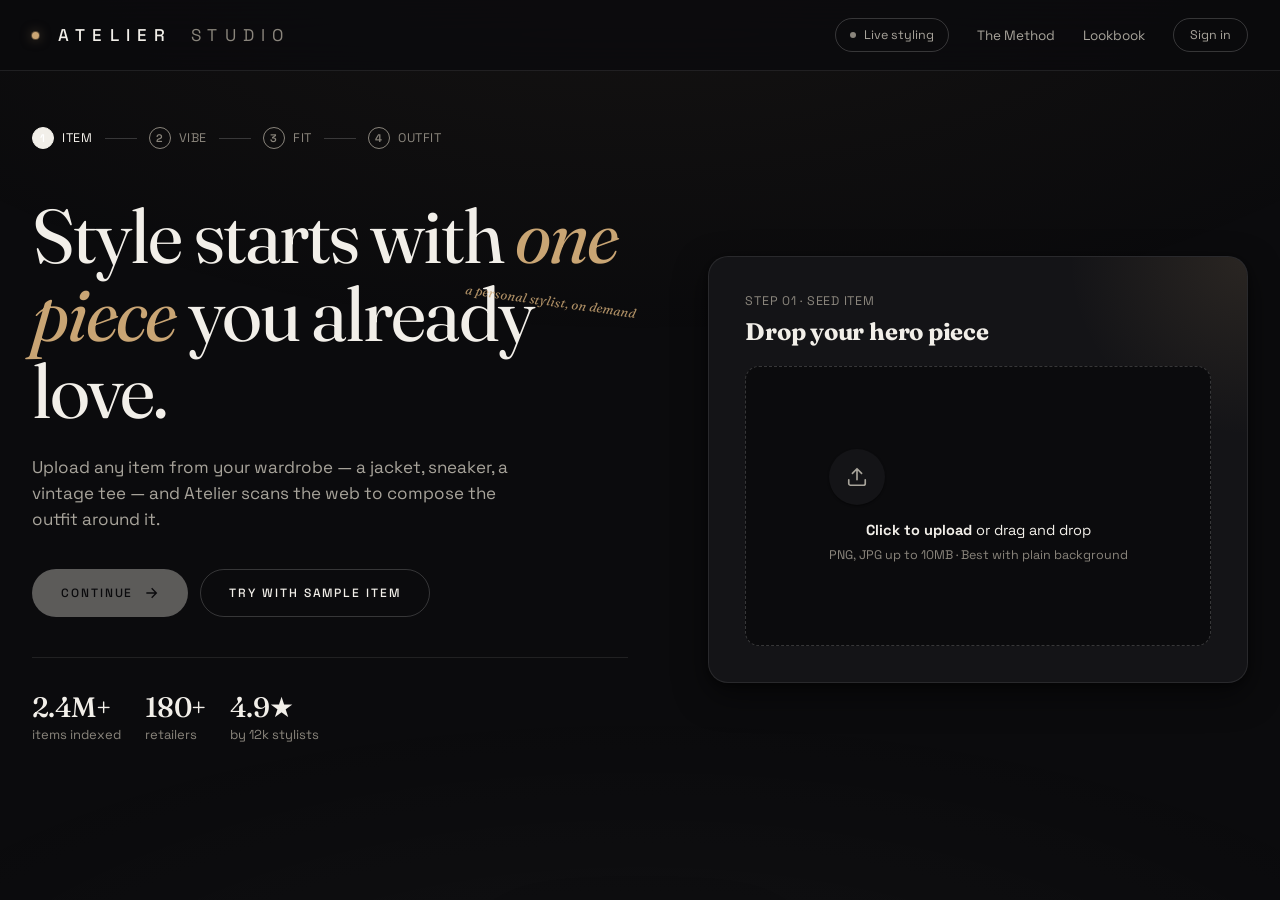
==== commit 268d4a07: "Add files via upload" ====
--- a/index.html
+++ b/index.html
@@ -3,565 +3,23 @@
 <head>
 <meta charset="UTF-8" />
 <meta name="viewport" content="width=device-width, initial-scale=1.0" />
-<title>Atelier — Your AI Personal Stylist</title>
+<title>ATELIER — Personal Styling Studio</title>
 <link rel="preconnect" href="https://fonts.googleapis.com">
 <link rel="preconnect" href="https://fonts.gstatic.com" crossorigin>
-<link href="https://fonts.googleapis.com/css2?family=Fraunces:opsz,wght@9..144,300;9..144,400;9..144,500;9..144,600;9..144,700&family=Inter:wght@300;400;500;600;700&display=swap" rel="stylesheet">
-<style>
-  :root {
-    --bg: #faf8f5;
-    --bg-elev: #ffffff;
-    --ink: #1a1a1a;
-    --ink-soft: #5a5a5a;
-    --ink-faint: #9a9a9a;
-    --line: #ebe7e0;
-    --line-strong: #d8d2c8;
-    --accent: #c4632d;
-    --accent-soft: #f4ebe2;
-    --accent-deep: #8f4520;
-    --success: #4a7c4e;
-    --shadow-sm: 0 1px 2px rgba(0,0,0,.04), 0 2px 8px rgba(0,0,0,.04);
-    --shadow-md: 0 4px 24px rgba(0,0,0,.06), 0 1px 3px rgba(0,0,0,.04);
-    --shadow-lg: 0 24px 60px rgba(0,0,0,.08), 0 4px 16px rgba(0,0,0,.06);
-    --radius: 14px;
-    --radius-lg: 20px;
-    --ease: cubic-bezier(.2,.7,.2,1);
-  }
-  * { box-sizing: border-box; margin: 0; padding: 0; }
-  html, body { background: var(--bg); color: var(--ink); font-family: 'Inter', -apple-system, system-ui, sans-serif; -webkit-font-smoothing: antialiased; }
-  body { min-height: 100vh; overflow-x: hidden; }
-  .serif { font-family: 'Fraunces', Georgia, serif; font-weight: 400; letter-spacing: -0.01em; }
-  button { font-family: inherit; cursor: pointer; border: none; background: none; color: inherit; }
-  input, textarea, select { font-family: inherit; }
-  img { display: block; max-width: 100%; }
-
-  /* Top bar */
-  .topbar {
-    position: sticky; top: 0; z-index: 50;
-    backdrop-filter: blur(20px) saturate(1.1);
-    -webkit-backdrop-filter: blur(20px) saturate(1.1);
-    background: rgba(250,248,245,.78);
-    border-bottom: 1px solid rgba(235,231,224,.6);
-  }
-  .topbar-inner {
-    max-width: 1280px; margin: 0 auto;
-    display: flex; align-items: center; justify-content: space-between;
-    padding: 18px 32px;
-  }
-  .logo {
-    font-family: 'Fraunces', serif; font-weight: 500;
-    font-size: 24px; letter-spacing: -0.02em;
-    display: flex; align-items: center; gap: 10px;
-  }
-  .logo-dot { width: 8px; height: 8px; border-radius: 50%; background: var(--accent); display: inline-block; }
-  .logo em { font-style: italic; font-weight: 400; }
-  .topbar-right { display: flex; gap: 28px; align-items: center; font-size: 13.5px; color: var(--ink-soft); }
-  .topbar-right a { color: var(--ink-soft); text-decoration: none; transition: color .2s; }
-  .topbar-right a:hover { color: var(--ink); }
-  .topbar-right .pill {
-    border: 1px solid var(--line-strong); padding: 8px 16px; border-radius: 999px; font-size: 12.5px;
-    transition: all .2s var(--ease);
-  }
-  .topbar-right .pill:hover { background: var(--ink); color: var(--bg); border-color: var(--ink); }
-
-  /* Layout */
-  .app { max-width: 1280px; margin: 0 auto; padding: 56px 32px 120px; }
-
-  /* Stepper */
-  .stepper {
-    display: flex; gap: 12px; align-items: center; margin-bottom: 48px;
-    font-size: 12.5px; color: var(--ink-faint); letter-spacing: 0.05em; text-transform: uppercase;
-  }
-  .step { display: flex; align-items: center; gap: 8px; transition: color .3s; }
-  .step.active { color: var(--ink); }
-  .step.done { color: var(--accent); }
-  .step-num {
-    width: 22px; height: 22px; border-radius: 50%;
-    border: 1px solid currentColor;
-    display: inline-flex; align-items: center; justify-content: center;
-    font-size: 11px; font-weight: 600;
-  }
-  .step.done .step-num { background: var(--accent); color: white; border-color: var(--accent); }
-  .step.active .step-num { background: var(--ink); color: white; border-color: var(--ink); }
-  .step-sep { width: 32px; height: 1px; background: var(--line-strong); }
-
-  /* Screens */
-  .screen { display: none; animation: fadeUp .6s var(--ease); }
-  .screen.active { display: block; }
-  @keyframes fadeUp {
-    from { opacity: 0; transform: translateY(12px); }
-    to { opacity: 1; transform: translateY(0); }
-  }
-
-  /* Hero / Step 1 layout */
-  .grid-2 {
-    display: grid; grid-template-columns: 1.05fr 0.95fr; gap: 80px; align-items: center;
-  }
-  @media (max-width: 900px) { .grid-2 { grid-template-columns: 1fr; gap: 40px; } }
-
-  h1.hero {
-    font-family: 'Fraunces', serif; font-weight: 400;
-    font-size: clamp(44px, 6vw, 76px); line-height: 1.02; letter-spacing: -0.025em;
-    color: var(--ink); margin-bottom: 24px;
-  }
-  h1.hero em { font-style: italic; color: var(--accent); font-weight: 400; }
-  .hero-sub {
-    font-size: 17px; line-height: 1.55; color: var(--ink-soft); margin-bottom: 36px; max-width: 480px;
-  }
-  .meta-row {
-    display: flex; gap: 24px; margin-top: 40px; padding-top: 32px; border-top: 1px solid var(--line);
-  }
-  .meta-stat { font-size: 13px; color: var(--ink-faint); }
-  .meta-stat strong { display: block; font-family: 'Fraunces', serif; font-size: 28px; font-weight: 500; color: var(--ink); margin-bottom: 2px; letter-spacing: -0.02em; }
-
-  /* Upload zone */
-  .upload-card {
-    background: var(--bg-elev); border-radius: var(--radius-lg);
-    padding: 36px; box-shadow: var(--shadow-md);
-    border: 1px solid var(--line);
-    position: relative; overflow: hidden;
-  }
-  .upload-card::before {
-    content: ''; position: absolute; top: 0; right: 0; width: 180px; height: 180px;
-    background: radial-gradient(circle at top right, var(--accent-soft), transparent 70%);
-    pointer-events: none;
-  }
-  .upload-label { font-size: 12.5px; letter-spacing: 0.06em; text-transform: uppercase; color: var(--ink-faint); margin-bottom: 8px; position: relative; }
-  .upload-title { font-family: 'Fraunces', serif; font-size: 24px; margin-bottom: 20px; position: relative; letter-spacing: -0.01em; }
-
-  .dropzone {
-    border: 1.5px dashed var(--line-strong); border-radius: var(--radius);
-    padding: 48px 24px; text-align: center;
-    background: var(--bg); transition: all .3s var(--ease);
-    cursor: pointer; position: relative; overflow: hidden;
-    min-height: 280px; display: flex; flex-direction: column; justify-content: center; align-items: center;
-  }
-  .dropzone:hover { border-color: var(--accent); background: var(--accent-soft); }
-  .dropzone.dragover { border-color: var(--accent); background: var(--accent-soft); transform: scale(1.01); }
-  .dropzone.has-image { padding: 0; border-style: solid; border-color: var(--line); }
-  .dropzone-icon {
-    width: 56px; height: 56px; border-radius: 50%; background: var(--bg-elev);
-    display: flex; align-items: center; justify-content: center; margin-bottom: 16px;
-    box-shadow: var(--shadow-sm);
-  }
-  .dropzone svg { width: 22px; height: 22px; stroke: var(--ink-soft); }
-  .dropzone p { font-size: 14.5px; color: var(--ink); margin-bottom: 4px; }
-  .dropzone small { font-size: 12.5px; color: var(--ink-faint); }
-  .dropzone img { max-width: 100%; max-height: 320px; object-fit: contain; border-radius: var(--radius); }
-  .dropzone .preview-wrap {
-    position: relative; width: 100%; height: 320px; display: flex; align-items: center; justify-content: center;
-    background: #fafafa; border-radius: var(--radius);
-  }
-  .preview-wrap .replace-btn {
-    position: absolute; top: 12px; right: 12px;
-    background: rgba(0,0,0,.7); color: white; padding: 8px 14px; border-radius: 999px;
-    font-size: 12px; backdrop-filter: blur(8px);
-  }
-
-  /* Buttons */
-  .btn {
-    display: inline-flex; align-items: center; gap: 10px;
-    padding: 16px 28px; border-radius: 999px;
-    font-size: 14.5px; font-weight: 500; letter-spacing: 0.01em;
-    transition: all .25s var(--ease);
-    border: 1px solid transparent;
-  }
-  .btn-primary { background: var(--ink); color: var(--bg); }
-  .btn-primary:hover { background: var(--accent); transform: translateY(-1px); }
-  .btn-primary:disabled { opacity: 0.4; cursor: not-allowed; transform: none; }
-  .btn-ghost { color: var(--ink); border-color: var(--line-strong); }
-  .btn-ghost:hover { border-color: var(--ink); }
-  .btn svg { width: 16px; height: 16px; }
-
-  .actions { display: flex; gap: 12px; margin-top: 32px; align-items: center; }
-
-  /* Vibe chips - Step 2 */
-  .screen-head { margin-bottom: 48px; max-width: 720px; }
-  .eyebrow { font-size: 12.5px; letter-spacing: 0.08em; text-transform: uppercase; color: var(--accent); margin-bottom: 14px; font-weight: 500; }
-  h2.screen-title {
-    font-family: 'Fraunces', serif; font-weight: 400;
-    font-size: clamp(36px, 4.5vw, 56px); line-height: 1.05; letter-spacing: -0.02em;
-    margin-bottom: 16px;
-  }
-  h2.screen-title em { font-style: italic; color: var(--accent); }
-  .screen-sub { font-size: 16px; line-height: 1.55; color: var(--ink-soft); }
-
-  .vibe-grid {
-    display: grid; grid-template-columns: repeat(auto-fit, minmax(220px, 1fr));
-    gap: 16px;
-  }
-  .vibe-card {
-    background: var(--bg-elev); border: 1px solid var(--line); border-radius: var(--radius);
-    padding: 28px 24px; cursor: pointer; transition: all .25s var(--ease);
-    position: relative; overflow: hidden;
-    text-align: left;
-    height: 180px;
-    display: flex; flex-direction: column; justify-content: space-between;
-  }
-  .vibe-card:hover { transform: translateY(-4px); box-shadow: var(--shadow-md); border-color: var(--line-strong); }
-  .vibe-card.selected {
-    background: var(--ink); color: var(--bg); border-color: var(--ink);
-    transform: translateY(-4px); box-shadow: var(--shadow-lg);
-  }
-  .vibe-card.selected .vibe-desc { color: rgba(250,248,245,.7); }
-  .vibe-card.selected .vibe-tags span { background: rgba(255,255,255,.12); color: var(--bg); border-color: transparent; }
-  .vibe-emoji { font-size: 22px; margin-bottom: 12px; display: block; }
-  .vibe-name { font-family: 'Fraunces', serif; font-size: 22px; font-weight: 500; letter-spacing: -0.01em; margin-bottom: 6px; }
-  .vibe-desc { font-size: 13px; line-height: 1.45; color: var(--ink-soft); margin-bottom: 12px; }
-  .vibe-tags { display: flex; flex-wrap: wrap; gap: 6px; margin-top: auto; }
-  .vibe-tags span {
-    font-size: 11px; padding: 4px 10px; border-radius: 999px;
-    border: 1px solid var(--line); color: var(--ink-faint);
-  }
-
-  /* Custom vibe input */
-  .custom-vibe {
-    margin-top: 28px; padding: 24px; background: var(--bg-elev); border-radius: var(--radius);
-    border: 1px solid var(--line);
-  }
-  .custom-vibe label { font-size: 12.5px; letter-spacing: 0.06em; text-transform: uppercase; color: var(--ink-faint); display: block; margin-bottom: 10px; }
-  .custom-vibe input {
-    width: 100%; padding: 14px 0; font-size: 17px; border: none; border-bottom: 1px solid var(--line);
-    background: transparent; outline: none; transition: border-color .2s;
-    font-family: 'Fraunces', serif; letter-spacing: -0.01em;
-  }
-  .custom-vibe input:focus { border-bottom-color: var(--accent); }
-  .custom-vibe input::placeholder { color: var(--ink-faint); font-style: italic; }
-
-  /* Step 3 - Measurements */
-  .form-grid {
-    display: grid; grid-template-columns: 1fr 1fr; gap: 40px;
-  }
-  @media (max-width: 800px) { .form-grid { grid-template-columns: 1fr; gap: 24px; } }
-
-  .form-card {
-    background: var(--bg-elev); border: 1px solid var(--line); border-radius: var(--radius-lg);
-    padding: 36px;
-  }
-  .form-card h3 {
-    font-family: 'Fraunces', serif; font-size: 22px; font-weight: 500;
-    margin-bottom: 6px; letter-spacing: -0.01em;
-  }
-  .form-card .form-sub { font-size: 13.5px; color: var(--ink-soft); margin-bottom: 28px; }
-  .field { margin-bottom: 22px; }
-  .field label { display: block; font-size: 12px; letter-spacing: 0.06em; text-transform: uppercase; color: var(--ink-faint); margin-bottom: 8px; }
-  .field input, .field select {
-    width: 100%; padding: 12px 14px;
-    border: 1px solid var(--line-strong); border-radius: 10px;
-    font-size: 15px; background: var(--bg); outline: none;
-    transition: all .2s;
-  }
-  .field input:focus, .field select:focus { border-color: var(--ink); background: var(--bg-elev); }
-  .field-row { display: grid; grid-template-columns: 1fr 1fr; gap: 14px; }
-
-  /* Item details (step 1) */
-  .item-details { margin-top: 24px; display: none; position: relative; }
-  .item-details.show { display: block; animation: fadeUp .4s var(--ease); }
-  .item-details .field { margin-bottom: 18px; }
-  .item-details label {
-    display: block; font-size: 11.5px; letter-spacing: 0.07em; text-transform: uppercase;
-    color: var(--ink-faint); margin-bottom: 8px; font-weight: 500;
-  }
-  .item-details select, .item-details input[type=text] {
-    width: 100%; padding: 12px 14px;
-    border: 1px solid var(--line-strong); border-radius: 10px;
-    font-size: 14.5px; background: var(--bg); outline: none;
-    transition: all .2s; font-family: inherit;
-  }
-  .item-details select:focus, .item-details input:focus { border-color: var(--ink); background: var(--bg-elev); }
-  .color-swatches { display: grid; grid-template-columns: repeat(8, 1fr); gap: 8px; }
-  .swatch {
-    aspect-ratio: 1; border-radius: 50%; cursor: pointer;
-    border: 2px solid var(--line); transition: all .2s var(--ease);
-    position: relative;
-  }
-  .swatch:hover { transform: scale(1.1); }
-  .swatch.selected {
-    border-color: var(--ink); box-shadow: 0 0 0 2px var(--bg), 0 0 0 4px var(--ink);
-    transform: scale(1.1);
-  }
-  .swatch::after {
-    content: attr(data-name); position: absolute; bottom: -22px; left: 50%;
-    transform: translateX(-50%); font-size: 10px; color: var(--ink-faint);
-    white-space: nowrap; opacity: 0; transition: opacity .2s;
-  }
-  .swatch:hover::after { opacity: 1; }
-
-  .gender-row { display: grid; grid-template-columns: repeat(3, 1fr); gap: 8px; }
-  .gender-opt {
-    padding: 12px 8px; border: 1px solid var(--line-strong);
-    border-radius: 10px; background: var(--bg);
-    font-size: 14px; font-weight: 500; transition: all .2s var(--ease);
-    color: var(--ink);
-  }
-  .gender-opt:hover { border-color: var(--ink); }
-  .gender-opt.selected { background: var(--ink); color: var(--bg); border-color: var(--ink); }
-
-  .height-input { position: relative; }
-  .height-input input { padding-right: 36px; }
-  .unit-suffix {
-    position: absolute; right: 14px; top: 50%; transform: translateY(-50%);
-    font-size: 13px; color: var(--ink-faint); pointer-events: none;
-  }
-
-  .body-types { display: grid; grid-template-columns: repeat(2, 1fr); gap: 10px; }
-  .body-type {
-    padding: 14px 12px; text-align: center; border: 1px solid var(--line-strong);
-    border-radius: 10px; cursor: pointer; transition: all .2s var(--ease);
-    background: var(--bg);
-  }
-  .body-type:hover { border-color: var(--ink); }
-  .body-type.selected { background: var(--ink); color: var(--bg); border-color: var(--ink); }
-  .body-type .bt-name { font-size: 14px; font-weight: 500; margin-bottom: 2px; }
-  .body-type .bt-desc { font-size: 11.5px; opacity: 0.7; }
-
-  /* Loader screen */
-  .loader-wrap {
-    min-height: 60vh; display: flex; flex-direction: column; align-items: center; justify-content: center;
-    text-align: center;
-  }
-  .loader-anim {
-    width: 90px; height: 90px; margin-bottom: 36px; position: relative;
-  }
-  .loader-anim::before, .loader-anim::after {
-    content: ''; position: absolute; inset: 0; border-radius: 50%;
-    border: 2px solid var(--line);
-  }
-  .loader-anim::after {
-    border-top-color: var(--accent); border-right-color: var(--accent);
-    animation: spin 1.2s linear infinite;
-  }
-  @keyframes spin { to { transform: rotate(360deg); } }
-  .loader-title {
-    font-family: 'Fraunces', serif; font-size: 36px; font-weight: 400; letter-spacing: -0.02em;
-    margin-bottom: 14px;
-  }
-  .loader-title em { font-style: italic; color: var(--accent); }
-  .loader-status {
-    font-size: 15px; color: var(--ink-soft); min-height: 24px; transition: opacity .3s;
-    max-width: 420px;
-  }
-
-  /* Results */
-  .results-header {
-    display: grid; grid-template-columns: 1.5fr 1fr; gap: 56px; align-items: end;
-    margin-bottom: 56px; padding-bottom: 36px; border-bottom: 1px solid var(--line);
-  }
-  @media (max-width: 800px) { .results-header { grid-template-columns: 1fr; gap: 24px; } }
-  .results-header .eyebrow { color: var(--accent); }
-  .results-header h2 {
-    font-family: 'Fraunces', serif; font-size: clamp(36px, 4.5vw, 56px); font-weight: 400;
-    line-height: 1.05; letter-spacing: -0.02em;
-  }
-  .results-header h2 em { font-style: italic; color: var(--accent); }
-  .results-summary {
-    font-size: 14.5px; line-height: 1.6; color: var(--ink-soft);
-    padding: 20px 24px; background: var(--accent-soft); border-radius: var(--radius);
-    border-left: 3px solid var(--accent);
-  }
-  .results-summary strong { color: var(--ink); font-weight: 600; }
-
-  /* Outfit board */
-  .outfit-board {
-    display: grid; grid-template-columns: 320px 1fr; gap: 40px; margin-bottom: 64px;
-  }
-  @media (max-width: 900px) { .outfit-board { grid-template-columns: 1fr; } }
-
-  .seed-card {
-    background: var(--bg-elev); border: 1px solid var(--line); border-radius: var(--radius-lg);
-    padding: 24px; position: sticky; top: 100px;
-    align-self: start;
-  }
-  .seed-label { font-size: 11px; letter-spacing: 0.08em; text-transform: uppercase; color: var(--accent); margin-bottom: 12px; font-weight: 600; }
-  .seed-image {
-    width: 100%; height: 280px; background: #fafafa; border-radius: var(--radius); overflow: hidden;
-    display: flex; align-items: center; justify-content: center; margin-bottom: 18px;
-  }
-  .seed-image img { max-width: 100%; max-height: 100%; object-fit: contain; }
-  .seed-name { font-family: 'Fraunces', serif; font-size: 18px; margin-bottom: 6px; letter-spacing: -0.01em; }
-  .seed-attrs { display: flex; flex-wrap: wrap; gap: 6px; }
-  .seed-attrs span {
-    font-size: 11px; padding: 4px 10px; border-radius: 999px;
-    background: var(--bg); border: 1px solid var(--line); color: var(--ink-soft);
-  }
-  .seed-color {
-    width: 12px; height: 12px; border-radius: 50%; display: inline-block;
-    border: 1px solid rgba(0,0,0,.1); margin-right: 4px; vertical-align: middle;
-  }
-
-  .recommendations { display: grid; grid-template-columns: repeat(auto-fill, minmax(220px, 1fr)); gap: 20px; }
-  .product-card {
-    background: var(--bg-elev); border: 1px solid var(--line); border-radius: var(--radius);
-    overflow: hidden; transition: all .3s var(--ease); cursor: pointer;
-    display: flex; flex-direction: column;
-  }
-  .product-card:hover { transform: translateY(-4px); box-shadow: var(--shadow-md); }
-  .product-img {
-    width: 100%; aspect-ratio: 1; background: #f5f3ee;
-    display: flex; align-items: center; justify-content: center;
-    overflow: hidden; position: relative;
-  }
-  .product-img svg { width: 100%; height: 100%; }
-  .product-category {
-    position: absolute; top: 12px; left: 12px;
-    background: rgba(255,255,255,.92); backdrop-filter: blur(8px);
-    padding: 5px 11px; border-radius: 999px;
-    font-size: 10.5px; letter-spacing: 0.06em; text-transform: uppercase;
-    font-weight: 500; color: var(--ink);
-  }
-  .product-size-badge {
-    position: absolute; top: 12px; right: 12px;
-    background: var(--ink); color: var(--bg);
-    padding: 5px 12px; border-radius: 999px;
-    font-size: 11px; font-weight: 600; letter-spacing: 0.04em;
-  }
-  .product-info { padding: 18px 18px 20px; flex: 1; display: flex; flex-direction: column; }
-  .product-brand { font-size: 11px; letter-spacing: 0.08em; text-transform: uppercase; color: var(--ink-faint); margin-bottom: 4px; }
-  .product-name { font-size: 14.5px; font-weight: 500; line-height: 1.35; margin-bottom: 10px; min-height: 38px; }
-  .product-foot { display: flex; justify-content: space-between; align-items: center; margin-top: auto; }
-  .product-price { font-family: 'Fraunces', serif; font-size: 17px; font-weight: 500; letter-spacing: -0.01em; }
-  .product-source { font-size: 11px; color: var(--ink-faint); }
-  .product-match {
-    display: inline-flex; align-items: center; gap: 4px;
-    font-size: 11px; color: var(--success); font-weight: 500;
-    margin-top: 8px; padding-top: 12px; border-top: 1px dashed var(--line);
-  }
-  .product-match .dot { width: 6px; height: 6px; border-radius: 50%; background: var(--success); }
-
-  /* Sizing card */
-  .sizing-section {
-    background: var(--bg-elev); border-radius: var(--radius-lg);
-    padding: 48px; border: 1px solid var(--line);
-  }
-  .sizing-section h3 {
-    font-family: 'Fraunces', serif; font-size: 32px; font-weight: 400; letter-spacing: -0.02em;
-    margin-bottom: 6px;
-  }
-  .sizing-section h3 em { font-style: italic; color: var(--accent); }
-  .sizing-section .sub { font-size: 14.5px; color: var(--ink-soft); margin-bottom: 32px; max-width: 540px; }
-  .sizing-table { width: 100%; border-collapse: collapse; }
-  .sizing-table th, .sizing-table td { text-align: left; padding: 16px 0; border-bottom: 1px solid var(--line); font-size: 14px; }
-  .sizing-table th { font-size: 11px; letter-spacing: 0.08em; text-transform: uppercase; color: var(--ink-faint); font-weight: 500; }
-  .sizing-table td { vertical-align: middle; }
-  .sizing-table td.item-cell { font-weight: 500; }
-  .sizing-table td .size-pill {
-    display: inline-block; background: var(--ink); color: var(--bg);
-    padding: 5px 14px; border-radius: 999px; font-weight: 600; font-size: 13px; letter-spacing: 0.04em;
-  }
-  .sizing-table td .fit-note { font-size: 12.5px; color: var(--ink-soft); }
-
-  /* Footer / Restart */
-  .results-footer {
-    margin-top: 56px; padding-top: 36px; border-top: 1px solid var(--line);
-    display: flex; gap: 12px; justify-content: center; flex-wrap: wrap;
-  }
-
-  /* Toast */
-  .toast {
-    position: fixed; bottom: 24px; left: 50%; transform: translateX(-50%) translateY(100px);
-    background: var(--ink); color: var(--bg); padding: 14px 24px; border-radius: 999px;
-    font-size: 13.5px; box-shadow: var(--shadow-lg);
-    transition: transform .35s var(--ease); z-index: 100;
-  }
-  .toast.show { transform: translateX(-50%) translateY(0); }
-
-  /* AI mode */
-  .ai-toggle {
-    display: inline-flex; align-items: center; gap: 8px;
-    padding: 8px 14px; border-radius: 999px;
-    border: 1px solid var(--line-strong); font-size: 12.5px;
-    transition: all .2s var(--ease); cursor: pointer; color: var(--ink-soft);
-  }
-  .ai-toggle:hover { border-color: var(--ink); color: var(--ink); }
-  .ai-toggle.active {
-    border-color: var(--accent); color: var(--accent-deep);
-    background: var(--accent-soft);
-  }
-  .ai-toggle .ai-dot {
-    width: 6px; height: 6px; border-radius: 50%;
-    background: var(--ink-faint);
-  }
-  .ai-toggle.active .ai-dot {
-    background: var(--accent);
-    box-shadow: 0 0 0 0 var(--accent);
-    animation: pulse 2s infinite;
-  }
-  @keyframes pulse {
-    0% { box-shadow: 0 0 0 0 rgba(196,99,45,0.5); }
-    70% { box-shadow: 0 0 0 6px rgba(196,99,45,0); }
-    100% { box-shadow: 0 0 0 0 rgba(196,99,45,0); }
-  }
-
-  .modal-backdrop {
-    position: fixed; inset: 0; background: rgba(20,18,15,.5);
-    backdrop-filter: blur(4px);
-    display: flex; align-items: center; justify-content: center;
-    z-index: 200; opacity: 0; pointer-events: none;
-    transition: opacity .25s var(--ease);
-  }
-  .modal-backdrop.open { opacity: 1; pointer-events: auto; }
-  .modal {
-    background: var(--bg-elev); border-radius: var(--radius-lg);
-    padding: 40px; max-width: 480px; width: 90%;
-    box-shadow: var(--shadow-lg);
-    transform: translateY(20px); transition: transform .3s var(--ease);
-  }
-  .modal-backdrop.open .modal { transform: translateY(0); }
-  .modal .eyebrow { color: var(--accent); }
-  .modal h3 {
-    font-family: 'Fraunces', serif; font-size: 28px; font-weight: 400;
-    letter-spacing: -0.02em; margin-bottom: 10px;
-  }
-  .modal h3 em { font-style: italic; color: var(--accent); }
-  .modal-body { font-size: 14px; color: var(--ink-soft); line-height: 1.55; margin-bottom: 24px; }
-  .modal-body a { color: var(--accent-deep); text-decoration: underline; }
-  .modal-body code {
-    background: var(--bg); padding: 2px 6px; border-radius: 4px;
-    font-size: 12.5px; border: 1px solid var(--line);
-  }
-  .modal input {
-    width: 100%; padding: 14px 16px;
-    border: 1px solid var(--line-strong); border-radius: 10px;
-    font-size: 14px; background: var(--bg); outline: none;
-    font-family: 'JetBrains Mono', SFMono-Regular, Menlo, monospace;
-    margin-bottom: 20px;
-  }
-  .modal input:focus { border-color: var(--accent); }
-  .modal-actions { display: flex; gap: 10px; justify-content: flex-end; }
-  .modal .close-x {
-    position: absolute; top: 24px; right: 28px;
-    width: 32px; height: 32px; border-radius: 50%;
-    display: flex; align-items: center; justify-content: center;
-    color: var(--ink-faint); cursor: pointer;
-    transition: color .2s, background .2s;
-  }
-  .modal .close-x:hover { color: var(--ink); background: var(--bg); }
-
-  .ai-banner {
-    background: var(--accent-soft); border-left: 3px solid var(--accent);
-    padding: 12px 18px; border-radius: 10px;
-    font-size: 13px; color: var(--accent-deep); margin-bottom: 20px;
-    display: flex; align-items: center; gap: 10px;
-  }
-  .ai-banner svg { width: 16px; height: 16px; flex-shrink: 0; }
-
-  /* Decorative */
-  .deco-text {
-    position: absolute; top: 96px; right: -8px;
-    font-family: 'Fraunces', serif; font-style: italic;
-    color: var(--accent); font-size: 13px;
-    transform: rotate(8deg); opacity: 0.85;
-  }
-</style>
+<link href="https://fonts.googleapis.com/css2?family=Fraunces:ital,opsz,wght@0,9..144,300;0,9..144,400;0,9..144,500;0,9..144,600;1,9..144,400;1,9..144,500&family=Space+Grotesk:wght@300;400;500;600;700&display=swap" rel="stylesheet">
+<link rel="stylesheet" href="styles.css">
 </head>
 <body>
 
 <header class="topbar">
   <div class="topbar-inner">
-    <div class="logo"><span class="logo-dot"></span> Atelier<em>.ai</em></div>
+    <div class="logo"><span class="logo-dot"></span> Atelier <em>Studio</em></div>
     <nav class="topbar-right">
-      <a href="#">How it works</a>
-      <a href="#">Gallery</a>
+      <button class="ai-toggle" id="ai-toggle" title="Connect a live model for real photo analysis, recommendations and chat">
+        <span class="ai-dot"></span> <span id="ai-toggle-label">Live styling</span>
+      </button>
+      <a href="#">The Method</a>
+      <a href="#">Lookbook</a>
       <a href="#" class="pill">Sign in</a>
     </nav>
   </div>
@@ -604,8 +62,8 @@
       <div class="upload-card">
         <div class="upload-label">Step 01 · Seed Item</div>
         <h2 class="upload-title">Drop your hero piece</h2>
+        <input type="file" id="file-input" accept="image/*" hidden>
         <div class="dropzone" id="dropzone">
-          <input type="file" id="file-input" accept="image/*" hidden>
           <div class="dropzone-content" id="dz-content">
             <div class="dropzone-icon">
               <svg viewBox="0 0 24 24" fill="none" stroke-width="1.8" stroke-linecap="round" stroke-linejoin="round">
@@ -618,6 +76,10 @@
         </div>
 
         <div class="item-details" id="item-details">
+          <div class="ai-banner" id="detect-banner" style="display:none">
+            <svg viewBox="0 0 24 24" fill="none" stroke="currentColor" stroke-width="2"><path d="M12 2l2.4 7.4H22l-6.2 4.5 2.4 7.4L12 16.8 5.8 21.3l2.4-7.4L2 9.4h7.6z"/></svg>
+            <span id="detect-banner-text"></span>
+          </div>
           <div class="field">
             <label>What is this piece?</label>
             <select id="item-type">
@@ -846,16 +308,6 @@
           </select>
         </div>
 
-        <div class="field">
-          <label>Budget per item</label>
-          <select id="budget">
-            <option>Under $50</option>
-            <option selected>$50 – $150</option>
-            <option>$150 – $400</option>
-            <option>$400+</option>
-            <option>No budget</option>
-          </select>
-        </div>
       </div>
     </div>
 
@@ -909,6 +361,16 @@
       </table>
     </section>
 
+    <section class="chat-section" id="chat-section">
+      <h3>Not feeling it? <em>Talk to your stylist.</em></h3>
+      <p class="sub">Tell Atelier what to change — "swap the loafers for something more casual", "too expensive", "make it warmer" — and the outfit updates.</p>
+      <div class="chat-log" id="chat-log"></div>
+      <form class="chat-input-row" id="chat-form">
+        <input type="text" id="chat-input" placeholder="e.g. I don't like the jacket — something less formal" autocomplete="off">
+        <button type="submit" class="btn btn-primary">Send</button>
+      </form>
+    </section>
+
     <div class="results-footer">
       <button class="btn btn-ghost" onclick="reshuffleOutfit()">↻ Reshuffle outfit</button>
       <button class="btn btn-ghost" onclick="goTo(2)">Try a different vibe</button>
@@ -917,1173 +379,36 @@
   </section>
 </main>
 
+<div class="modal-backdrop" id="ai-modal">
+  <div class="modal">
+    <button class="close-x" onclick="closeAiModal()">✕</button>
+    <div class="eyebrow">Real AI mode</div>
+    <h3>Connect your <em>AI stylist</em></h3>
+    <div class="modal-body">
+      Pick a provider and paste an API key to turn on real styling: the AI analyzes your photo, builds an outfit around your piece, chats with you to refine it, then asks your budget and pulls store links when you want to shop.
+      Your keys are stored only in this browser.
+    </div>
+    <div class="gender-row" style="grid-template-columns: 1fr 1fr; margin-bottom: 16px;">
+      <button type="button" class="gender-opt" id="provider-claude" onclick="setAiProvider('claude')">Claude</button>
+      <button type="button" class="gender-opt" id="provider-gemini" onclick="setAiProvider('gemini')">Gemini</button>
+    </div>
+    <div class="modal-body" id="key-help"></div>
+    <input id="api-key-input" type="password" placeholder="sk-ant-..." autocomplete="off">
+
+    <div class="modal-body" style="margin-top:20px; padding-top:18px; border-top:1px solid var(--line);">
+      <strong>Real photos</strong> — paste a free Pexels key to show a real photograph of every piece on the results page. Get one in seconds at <a href="https://www.pexels.com/api/" target="_blank" rel="noopener">pexels.com/api</a>. Optional, but without it the cards show simple icons.
+    </div>
+    <input id="pexels-key-input" type="password" placeholder="Pexels API key (optional)" autocomplete="off">
+    <div class="modal-actions">
+      <button class="btn btn-ghost" id="ai-disconnect" onclick="disconnectAi()" style="display:none; margin-right:auto;">Disconnect</button>
+      <button class="btn btn-ghost" onclick="closeAiModal()">Cancel</button>
+      <button class="btn btn-primary" onclick="saveApiKey()">Connect</button>
+    </div>
+  </div>
+</div>
+
 <div class="toast" id="toast">Saved to your lookbook</div>
 
-<script>
-/* =======================================================
-   STATE
-   ======================================================= */
-const state = {
-  step: 1,
-  imageDataUrl: null,
-  imageIsDemo: false,
-  itemType: '',
-  itemColor: '',
-  itemColorName: '',
-  vibe: null,
-  customVibe: '',
-  gender: null,
-  bodyType: null,
-  reshuffleSeed: 0,
-};
-
-// Map item types to outfit categories
-const itemTypeCategory = {
-  't-shirt':'Top','shirt':'Top','polo':'Top','sweater':'Top','hoodie':'Top','tank':'Top',
-  'jacket':'Outer','blazer':'Outer','coat':'Outer','overshirt':'Outer',
-  'jeans':'Bottom','trousers':'Bottom','shorts':'Bottom','skirt':'Bottom','cargos':'Bottom',
-  'dress':'Onepiece','jumpsuit':'Onepiece',
-  'sneakers':'Shoe','boots':'Shoe','loafers':'Shoe','heels':'Shoe','sandals':'Shoe',
-  'bag':'Bag','hat':'Acc','sunglasses':'Acc','watch':'Acc','jewelry':'Acc','belt':'Acc','scarf':'Acc'
-};
-
-// Friendly label for item types
-const itemTypeLabel = {
-  't-shirt':'t-shirt','shirt':'button-down shirt','polo':'polo','sweater':'knit','hoodie':'hoodie','tank':'tank',
-  'jacket':'jacket','blazer':'blazer','coat':'coat','overshirt':'overshirt',
-  'jeans':'pair of jeans','trousers':'pair of trousers','shorts':'pair of shorts','skirt':'skirt','cargos':'pair of cargos',
-  'dress':'dress','jumpsuit':'jumpsuit',
-  'sneakers':'pair of sneakers','boots':'pair of boots','loafers':'pair of loafers','heels':'pair of heels','sandals':'pair of sandals',
-  'bag':'bag','hat':'hat','sunglasses':'pair of sunglasses','watch':'watch','jewelry':'piece of jewelry','belt':'belt','scarf':'scarf'
-};
-
-/* =======================================================
-   STEPPER
-   ======================================================= */
-function goTo(step) {
-  state.step = step;
-  document.querySelectorAll('.screen').forEach(s => s.classList.remove('active'));
-  if (step <= 3) {
-    document.getElementById('screen-' + step).classList.add('active');
-  } else if (step === 4) {
-    document.getElementById('screen-loading').classList.add('active');
-  } else if (step === 5) {
-    document.getElementById('screen-results').classList.add('active');
-  }
-  updateStepper(step);
-  window.scrollTo({ top: 0, behavior: 'smooth' });
-}
-
-function updateStepper(step) {
-  const stepMap = step === 4 ? 3 : (step === 5 ? 4 : step);
-  document.querySelectorAll('#stepper .step').forEach(el => {
-    const n = parseInt(el.dataset.step);
-    el.classList.remove('active', 'done');
-    if (n < stepMap) el.classList.add('done');
-    else if (n === stepMap) el.classList.add('active');
-  });
-}
-
-/* =======================================================
-   STEP 1: UPLOAD
-   ======================================================= */
-const dropzone = document.getElementById('dropzone');
-const fileInput = document.getElementById('file-input');
-const goto2 = document.getElementById('goto-2');
-
-dropzone.addEventListener('click', () => fileInput.click());
-dropzone.addEventListener('dragover', e => { e.preventDefault(); dropzone.classList.add('dragover'); });
-dropzone.addEventListener('dragleave', () => dropzone.classList.remove('dragover'));
-dropzone.addEventListener('drop', e => {
-  e.preventDefault();
-  dropzone.classList.remove('dragover');
-  const file = e.dataTransfer.files[0];
-  if (file) handleFile(file);
-});
-fileInput.addEventListener('change', e => { if (e.target.files[0]) handleFile(e.target.files[0]); });
-
-function handleFile(file) {
-  const reader = new FileReader();
-  reader.onload = ev => {
-    state.imageDataUrl = ev.target.result;
-    state.imageIsDemo = false;
-    showPreview(state.imageDataUrl);
-    document.getElementById('item-details').classList.add('show');
-    validateStep1();
-  };
-  reader.readAsDataURL(file);
-}
-
-function validateStep1() {
-  goto2.disabled = !(state.imageDataUrl && state.itemType && state.itemColor);
-}
-
-function showPreview(src) {
-  dropzone.classList.add('has-image');
-  dropzone.innerHTML = `
-    <div class="preview-wrap">
-      <img src="${src}" alt="Uploaded item">
-      <button class="replace-btn" onclick="event.stopPropagation();resetUpload()">Replace</button>
-    </div>
-  `;
-  // Re-attach the click on the preview wrap
-  dropzone.onclick = () => fileInput.click();
-}
-
-function resetUpload() {
-  state.imageDataUrl = null;
-  state.imageIsDemo = false;
-  state.itemType = '';
-  state.itemColor = '';
-  state.itemColorName = '';
-  goto2.disabled = true;
-  document.getElementById('item-details').classList.remove('show');
-  document.querySelectorAll('#color-swatches .swatch').forEach(x => x.classList.remove('selected'));
-  const itemTypeEl = document.getElementById('item-type');
-  if (itemTypeEl) itemTypeEl.value = '';
-  dropzone.classList.remove('has-image');
-  dropzone.innerHTML = `
-    <input type="file" id="file-input" accept="image/*" hidden>
-    <div class="dropzone-content">
-      <div class="dropzone-icon">
-        <svg viewBox="0 0 24 24" fill="none" stroke-width="1.8" stroke-linecap="round" stroke-linejoin="round" stroke="currentColor">
-          <path d="M21 15v4a2 2 0 0 1-2 2H5a2 2 0 0 1-2-2v-4M17 8l-5-5-5 5M12 3v12"/>
-        </svg>
-      </div>
-      <p><strong>Click to upload</strong> or drag and drop</p>
-      <small>PNG, JPG up to 10MB · Best with plain background</small>
-    </div>
-  `;
-  const newInput = dropzone.querySelector('input');
-  newInput.addEventListener('change', e => { if (e.target.files[0]) handleFile(e.target.files[0]); });
-  dropzone.onclick = () => newInput.click();
-}
-
-function useDemo() {
-  // Inline SVG of a stylized sneaker — works without external assets
-  const demoSneaker = `data:image/svg+xml;utf8,${encodeURIComponent(`
-    <svg xmlns="http://www.w3.org/2000/svg" viewBox="0 0 400 280">
-      <rect width="400" height="280" fill="#f5f3ee"/>
-      <g transform="translate(40,80)">
-        <path d="M10 140 Q 8 90 60 80 L 130 70 Q 170 60 200 80 L 280 100 Q 320 110 320 140 L 320 150 Q 320 165 305 165 L 25 165 Q 10 165 10 150 Z" fill="#1a1a1a"/>
-        <path d="M30 145 L 310 145 L 310 158 L 30 158 Z" fill="#ffffff" stroke="#1a1a1a" stroke-width="1"/>
-        <circle cx="55" cy="151" r="2" fill="#1a1a1a"/>
-        <circle cx="85" cy="151" r="2" fill="#1a1a1a"/>
-        <circle cx="115" cy="151" r="2" fill="#1a1a1a"/>
-        <circle cx="145" cy="151" r="2" fill="#1a1a1a"/>
-        <path d="M60 80 Q 80 50 140 55 L 210 65" stroke="#c4632d" stroke-width="3" fill="none"/>
-        <path d="M80 100 L 90 75 M105 95 L 115 70 M130 92 L 140 67 M155 93 L 165 68 M180 95 L 190 70" stroke="#ffffff" stroke-width="2"/>
-        <ellipse cx="270" cy="100" rx="35" ry="20" fill="#c4632d" opacity="0.85"/>
-      </g>
-      <text x="200" y="250" font-family="Inter" font-size="11" fill="#9a9a9a" text-anchor="middle" letter-spacing="2">SAMPLE · BLACK LEATHER LOW-TOP</text>
-    </svg>
-  `)}`;
-  state.imageDataUrl = demoSneaker;
-  state.imageIsDemo = true;
-  state.itemType = 'sneakers';
-  state.itemColor = '#0a0a0a';
-  state.itemColorName = 'Black';
-  showPreview(demoSneaker);
-  document.getElementById('item-details').classList.add('show');
-  document.getElementById('item-type').value = 'sneakers';
-  document.querySelector('.swatch[data-color="#0a0a0a"]').classList.add('selected');
-  validateStep1();
-  showToast("Loaded a sample item");
-}
-
-// Wire item type
-document.getElementById('item-type').addEventListener('change', e => {
-  state.itemType = e.target.value;
-  validateStep1();
-});
-
-// Wire color swatches
-document.querySelectorAll('#color-swatches .swatch').forEach(s => {
-  s.addEventListener('click', () => {
-    document.querySelectorAll('#color-swatches .swatch').forEach(x => x.classList.remove('selected'));
-    s.classList.add('selected');
-    state.itemColor = s.dataset.color;
-    state.itemColorName = s.dataset.name;
-    validateStep1();
-  });
-});
-
-goto2.addEventListener('click', () => goTo(2));
-
-/* =======================================================
-   STEP 2: VIBE
-   ======================================================= */
-const vibeGrid = document.getElementById('vibe-grid');
-const goto3 = document.getElementById('goto-3');
-const customVibeInput = document.getElementById('custom-vibe');
-
-vibeGrid.querySelectorAll('.vibe-card').forEach(card => {
-  card.addEventListener('click', () => {
-    vibeGrid.querySelectorAll('.vibe-card').forEach(c => c.classList.remove('selected'));
-    card.classList.add('selected');
-    state.vibe = card.dataset.vibe;
-    state.customVibe = '';
-    customVibeInput.value = '';
-    goto3.disabled = false;
-  });
-});
-
-customVibeInput.addEventListener('input', e => {
-  state.customVibe = e.target.value.trim();
-  if (state.customVibe.length > 2) {
-    vibeGrid.querySelectorAll('.vibe-card').forEach(c => c.classList.remove('selected'));
-    state.vibe = state.customVibe;
-    goto3.disabled = false;
-  } else if (!vibeGrid.querySelector('.selected')) {
-    goto3.disabled = true;
-  }
-});
-
-goto3.addEventListener('click', () => goTo(3));
-
-/* =======================================================
-   STEP 3: GENDER + BODY TYPE
-   ======================================================= */
-const bodyTypesByGender = {
-  'Men': [
-    { type: 'Athletic',    desc: 'Broad shoulders, V-shape' },
-    { type: 'Slim',        desc: 'Narrow, lean build' },
-    { type: 'Rectangular', desc: 'Straight, balanced' },
-    { type: 'Stocky',      desc: 'Compact, muscular' },
-    { type: 'Tall & Lean', desc: 'Long-limbed' },
-    { type: 'Round',       desc: 'Fuller midsection' }
-  ],
-  'Women': [
-    { type: 'Hourglass',         desc: 'Defined waist, balanced' },
-    { type: 'Pear',              desc: 'Narrower shoulders, fuller hips' },
-    { type: 'Apple',             desc: 'Fuller midsection' },
-    { type: 'Rectangle',         desc: 'Straight, balanced' },
-    { type: 'Inverted Triangle', desc: 'Broader shoulders, narrower hips' },
-    { type: 'Tall & Lean',       desc: 'Long-limbed' }
-  ],
-  'Non-binary': [
-    { type: 'Athletic',    desc: 'Broader shoulders, V-shape' },
-    { type: 'Slim',        desc: 'Narrow, lean build' },
-    { type: 'Rectangular', desc: 'Straight, balanced' },
-    { type: 'Curvy',       desc: 'Defined waist' },
-    { type: 'Stocky',      desc: 'Compact, muscular' },
-    { type: 'Tall & Lean', desc: 'Long-limbed' }
-  ]
-};
-
-function renderBodyTypes(gender) {
-  const container = document.getElementById('body-types');
-  container.innerHTML = '';
-  const list = bodyTypesByGender[gender] || bodyTypesByGender['Non-binary'];
-  list.forEach(bt => {
-    const el = document.createElement('div');
-    el.className = 'body-type';
-    el.dataset.type = bt.type;
-    el.innerHTML = `<div class="bt-name">${bt.type}</div><div class="bt-desc">${bt.desc}</div>`;
-    el.addEventListener('click', () => {
-      container.querySelectorAll('.body-type').forEach(x => x.classList.remove('selected'));
-      el.classList.add('selected');
-      state.bodyType = bt.type;
-    });
-    container.appendChild(el);
-  });
-  state.bodyType = null;
-}
-
-document.querySelectorAll('.gender-opt').forEach(b => {
-  b.addEventListener('click', () => {
-    document.querySelectorAll('.gender-opt').forEach(x => x.classList.remove('selected'));
-    b.classList.add('selected');
-    state.gender = b.dataset.gender;
-    renderBodyTypes(state.gender);
-  });
-});
-
-// Default: render Men options + pre-select gender
-document.querySelector('.gender-opt[data-gender="Men"]').classList.add('selected');
-state.gender = 'Men';
-renderBodyTypes('Men');
-// Pre-select first body type
-setTimeout(() => {
-  const first = document.querySelector('#body-types .body-type');
-  if (first) { first.classList.add('selected'); state.bodyType = first.dataset.type; }
-}, 0);
-
-/* =======================================================
-   STEP 4: RUN STYLIST (mocked AI)
-   ======================================================= */
-const loaderStatus = document.getElementById('loader-status');
-const loaderMessages = [
-  "Analyzing color palette and texture...",
-  "Identifying garment type and silhouette...",
-  "Matching aesthetic across 180+ retailers...",
-  "Composing complementary pieces...",
-  "Calibrating sizing across brands...",
-  "Curating your final look..."
-];
-
-function runStylist() {
-  // Fresh seed for this composition so the result feels new
-  state.reshuffleSeed = Math.floor(Math.random() * 1000000) + Date.now() % 100000;
-  goTo(4);
-  let i = 0;
-  loaderStatus.textContent = loaderMessages[0];
-  const interval = setInterval(() => {
-    i++;
-    if (i < loaderMessages.length) {
-      loaderStatus.style.opacity = 0;
-      setTimeout(() => {
-        loaderStatus.textContent = loaderMessages[i];
-        loaderStatus.style.opacity = 1;
-      }, 200);
-    } else {
-      clearInterval(interval);
-      setTimeout(showResults, 500);
-    }
-  }, 750);
-}
-
-/* =======================================================
-   STEP 5: RESULTS (curated mock recommendations)
-   ======================================================= */
-const vibeData = {
-  'Street Casual':  { palette: ['#1a1a1a','#e8e2d4','#6b5b4a'], silhouette: 'oversized', tone: 'relaxed and rooted in skate / hip-hop lineage' },
-  'Business Casual':{ palette: ['#2a2f3a','#d8cfc1','#5d4d3a'], silhouette: 'tailored',  tone: 'polished without being stiff' },
-  'Y2K':            { palette: ['#c5e3f0','#e8a4c4','#d4d4d4'], silhouette: 'cropped+baggy', tone: 'playful, glossy, nostalgic' },
-  'Techwear':       { palette: ['#0a0a0a','#1f1f1f','#4a4a4a'], silhouette: 'tapered',  tone: 'functional and futuristic' },
-  'Date Night':     { palette: ['#3a1f1f','#1a1a1a','#8b6f47'], silhouette: 'fitted',   tone: 'considered, with a hint of sharpness' },
-  'Old Money':      { palette: ['#e8dcc4','#5d4d3a','#2a2520'], silhouette: 'classic',  tone: 'restrained, heritage-driven' },
-  'Minimalist':     { palette: ['#1a1a1a','#ffffff','#d4d4d4'], silhouette: 'clean',    tone: 'one color story, nothing extra' },
-  'Vintage Americana':{ palette: ['#3a4a6b','#8b5a3c','#d4c4a8'], silhouette: 'workwear', tone: 'denim-rooted, broken-in, warm' }
-};
-
-function getVibeProfile() {
-  if (vibeData[state.vibe]) return { name: state.vibe, ...vibeData[state.vibe] };
-  return { name: state.vibe, palette: ['#1a1a1a','#c4632d','#e8e2d4'], silhouette: 'balanced', tone: 'a custom-curated mood: ' + state.vibe };
-}
-
-/* Helpers */
-function seededRand(seed) {
-  // Mulberry32 — small deterministic PRNG so reshuffle uses state.reshuffleSeed
-  let t = seed + 0x6D2B79F5;
-  t = Math.imul(t ^ (t >>> 15), t | 1);
-  t ^= t + Math.imul(t ^ (t >>> 7), t | 61);
-  return ((t ^ (t >>> 14)) >>> 0) / 4294967296;
-}
-function pickFrom(arr, seed) {
-  return arr[Math.floor(seededRand(seed) * arr.length)];
-}
-function shuffleArr(arr, seed) {
-  const a = [...arr];
-  for (let i = a.length - 1; i > 0; i--) {
-    const j = Math.floor(seededRand(seed + i) * (i + 1));
-    [a[i], a[j]] = [a[j], a[i]];
-  }
-  return a;
-}
-
-// Budget bands -> [min, max]
-const budgetBand = {
-  'Under $50': [0, 50],
-  '$50 – $150': [40, 200],
-  '$150 – $400': [120, 500],
-  '$400+': [350, 100000],
-  'No budget': [0, 100000]
-};
-
-// Color harmony — given a seed color, return complementary palette colors that work for this vibe
-const colorFamilies = {
-  '#0a0a0a': 'black', '#ffffff': 'white', '#ebe0ca': 'cream',
-  '#8b8b8b': 'grey', '#1f2a44': 'navy', '#c4a574': 'tan',
-  '#5d3a1f': 'brown', '#4a5240': 'olive', '#a83a2c': 'red',
-  '#5a1f2a': 'burgundy', '#e8a4c4': 'pink', '#e8c84a': 'yellow',
-  '#3a6ba8': 'blue', '#2a5a3a': 'green', '#c4632d': 'orange', '#7a4ea8': 'purple'
-};
-// Which item-colors play nicely with a given seed-color (curated)
-const colorHarmony = {
-  black:   ['black','white','cream','grey','tan','brown','olive','burgundy'],
-  white:   ['white','cream','black','navy','tan','olive','blue','burgundy','green'],
-  cream:   ['cream','tan','brown','olive','black','burgundy','navy'],
-  grey:    ['grey','black','white','navy','cream','burgundy'],
-  navy:    ['navy','cream','white','tan','brown','grey','burgundy'],
-  tan:     ['tan','cream','brown','olive','white','navy','black'],
-  brown:   ['brown','cream','tan','olive','navy','white'],
-  olive:   ['olive','cream','tan','brown','black','white','burgundy'],
-  red:     ['red','black','white','cream','navy','grey'],
-  burgundy:['burgundy','cream','navy','tan','grey','black','olive'],
-  pink:    ['pink','white','cream','black','grey','navy'],
-  yellow:  ['yellow','white','black','navy','grey','cream'],
-  blue:    ['blue','white','cream','tan','grey','navy'],
-  green:   ['green','cream','tan','brown','white','navy'],
-  orange:  ['orange','cream','navy','black','white','brown','olive'],
-  purple:  ['purple','black','grey','cream','white','navy']
-};
-
-// Each item: { cat (outfit category), g (M/W/U), name, brand, price$, hex, family (color name), p (price num), src }
-// cat values: Top, Outer, Bottom, Shoe, Bag, Acc, Onepiece
-const C = {
-  'Street Casual': [
-    // Tops
-    { cat:'Top', g:'M', brand:'Stüssy', name:'Pigment-dyed boxy tee, washed black', p:95, src:'stussy.com', hex:'#1a1a1a', family:'black' },
-    { cat:'Top', g:'M', brand:'Aimé Leon Dore', name:'Logo crew tee, cream', p:90, src:'aimeleondore.com', hex:'#ebe0ca', family:'cream' },
-    { cat:'Top', g:'U', brand:'Carhartt WIP', name:'Chase sweatshirt, dark navy', p:110, src:'carhartt-wip.com', hex:'#1f2a44', family:'navy' },
-    { cat:'Top', g:'U', brand:'Supreme', name:'Box logo hooded sweatshirt, ash grey', p:168, src:'supremenewyork.com', hex:'#8b8b8b', family:'grey' },
-    { cat:'Top', g:'W', brand:'Brain Dead', name:'Logo tee, off-white', p:65, src:'wearebraindead.com', hex:'#f5f3ee', family:'white' },
-    { cat:'Top', g:'W', brand:'Sporty & Rich', name:'Logo crewneck, ivory', p:140, src:'sportyandrich.com', hex:'#ebe0ca', family:'cream' },
-    { cat:'Top', g:'M', brand:'Palace', name:'Tri-ferg longsleeve, olive', p:75, src:'palaceskateboards.com', hex:'#4a5240', family:'olive' },
-    { cat:'Top', g:'U', brand:'Uniqlo', name:'Heavyweight crew tee, sand', p:25, src:'uniqlo.com', hex:'#c4a574', family:'tan' },
-    // Bottoms
-    { cat:'Bottom', g:'M', brand:'Carhartt WIP', name:'Single Knee pant, hamilton brown', p:148, src:'carhartt-wip.com', hex:'#5d3a1f', family:'brown' },
-    { cat:'Bottom', g:'U', brand:'Stussy', name:'Big OL\' jean, washed indigo', p:160, src:'stussy.com', hex:'#3a6ba8', family:'blue' },
-    { cat:'Bottom', g:'M', brand:'Dickies', name:'Original 874 work pant, black', p:42, src:'dickies.com', hex:'#0a0a0a', family:'black' },
-    { cat:'Bottom', g:'W', brand:'Levi\'s', name:'Baggy dad jean, light wash', p:98, src:'levi.com', hex:'#8ba0c4', family:'blue' },
-    { cat:'Bottom', g:'U', brand:'Polar Skate', name:'\'93 work pant, khaki', p:130, src:'polarskateco.com', hex:'#c4a574', family:'tan' },
-    { cat:'Bottom', g:'W', brand:'Brandy Melville', name:'Cargo skirt, olive', p:48, src:'brandymelville.com', hex:'#4a5240', family:'olive' },
-    // Outerwear
-    { cat:'Outer', g:'U', brand:'Patta', name:'Cropped harrington jacket, bone', p:280, src:'patta.nl', hex:'#ebe0ca', family:'cream' },
-    { cat:'Outer', g:'M', brand:'Stüssy', name:'8-ball fleece jacket, brown', p:240, src:'stussy.com', hex:'#5d3a1f', family:'brown' },
-    { cat:'Outer', g:'U', brand:'The North Face', name:'Mountain Light jacket, summit gold', p:330, src:'thenorthface.com', hex:'#e8c84a', family:'yellow' },
-    { cat:'Outer', g:'W', brand:'Carhartt WIP', name:'Detroit jacket, hamilton brown', p:298, src:'carhartt-wip.com', hex:'#5d3a1f', family:'brown' },
-    { cat:'Outer', g:'U', brand:'Champion', name:'Reverse weave zip hoodie, black', p:80, src:'champion.com', hex:'#0a0a0a', family:'black' },
-    // Shoes
-    { cat:'Shoe', g:'U', brand:'New Balance', name:'990v6, grey/silver', p:200, src:'newbalance.com', hex:'#8b8b8b', family:'grey' },
-    { cat:'Shoe', g:'U', brand:'Nike', name:'Dunk Low, panda', p:115, src:'nike.com', hex:'#0a0a0a', family:'black' },
-    { cat:'Shoe', g:'U', brand:'Adidas', name:'Samba OG, cloud white', p:100, src:'adidas.com', hex:'#ffffff', family:'white' },
-    { cat:'Shoe', g:'U', brand:'Vans', name:'Old Skool, black/white', p:75, src:'vans.com', hex:'#0a0a0a', family:'black' },
-    { cat:'Shoe', g:'U', brand:'Salomon', name:'XT-6, magnet/black', p:200, src:'salomon.com', hex:'#8b8b8b', family:'grey' },
-    // Bags
-    { cat:'Bag', g:'U', brand:'Eastpak', name:'Padded Pak\'r backpack, black', p:70, src:'eastpak.com', hex:'#0a0a0a', family:'black' },
-    { cat:'Bag', g:'U', brand:'Carhartt WIP', name:'Essentials sling bag, hamilton brown', p:55, src:'carhartt-wip.com', hex:'#5d3a1f', family:'brown' },
-    { cat:'Bag', g:'U', brand:'Bagjack', name:'NXL Daypack, black', p:240, src:'bagjack.com', hex:'#0a0a0a', family:'black' },
-    // Accessories
-    { cat:'Acc', g:'U', brand:'New Era', name:'59FIFTY low-profile cap, black', p:45, src:'neweracap.com', hex:'#0a0a0a', family:'black' },
-    { cat:'Acc', g:'U', brand:'Nike', name:'Everyday crew sock 3-pack, off-white', p:22, src:'nike.com', hex:'#f5f0e6', family:'white' },
-    { cat:'Acc', g:'U', brand:'Yumes', name:'Wire-frame sunglasses, black', p:95, src:'yumesonline.com', hex:'#0a0a0a', family:'black' },
-    { cat:'Acc', g:'U', brand:'Stüssy', name:'Stock low-pro cap, washed olive', p:45, src:'stussy.com', hex:'#4a5240', family:'olive' }
-  ],
-
-  'Business Casual': [
-    { cat:'Top', g:'M', brand:'Uniqlo +J', name:'Supima cotton oxford, white', p:60, src:'uniqlo.com', hex:'#ffffff', family:'white' },
-    { cat:'Top', g:'M', brand:'COS', name:'Merino crew, navy', p:120, src:'cos.com', hex:'#1f2a44', family:'navy' },
-    { cat:'Top', g:'M', brand:'Brooks Brothers', name:'Slim-fit pinpoint oxford, blue', p:140, src:'brooksbrothers.com', hex:'#8ba0c4', family:'blue' },
-    { cat:'Top', g:'W', brand:'Theory', name:'Silk crepe blouse, ivory', p:295, src:'theory.com', hex:'#ebe0ca', family:'cream' },
-    { cat:'Top', g:'W', brand:'COS', name:'Wool fine-knit, camel', p:135, src:'cos.com', hex:'#c4a574', family:'tan' },
-    { cat:'Top', g:'M', brand:'J.Crew', name:'Secret Wash oxford, charcoal stripe', p:98, src:'jcrew.com', hex:'#5a5a5a', family:'grey' },
-    { cat:'Top', g:'W', brand:'Everlane', name:'Silk relaxed shirt, bone', p:128, src:'everlane.com', hex:'#ebe0ca', family:'cream' },
-    // Bottoms
-    { cat:'Bottom', g:'M', brand:'A.P.C.', name:'Sandro chino, stone', p:235, src:'apc-us.com', hex:'#c4a574', family:'tan' },
-    { cat:'Bottom', g:'M', brand:'Drake\'s', name:'Flat-front trouser, navy fresco', p:340, src:'drakes.com', hex:'#1f2a44', family:'navy' },
-    { cat:'Bottom', g:'W', brand:'Theory', name:'Treeca cropped trouser, black', p:295, src:'theory.com', hex:'#0a0a0a', family:'black' },
-    { cat:'Bottom', g:'W', brand:'Toteme', name:'Tailored wide-leg, taupe', p:480, src:'toteme-studio.com', hex:'#c4a574', family:'tan' },
-    { cat:'Bottom', g:'M', brand:'Banana Republic', name:'Italian wool trouser, charcoal', p:165, src:'bananarepublic.com', hex:'#5a5a5a', family:'grey' },
-    // Outer
-    { cat:'Outer', g:'M', brand:'Suitsupply', name:'Havana unstructured blazer, navy', p:499, src:'suitsupply.com', hex:'#1f2a44', family:'navy' },
-    { cat:'Outer', g:'M', brand:'A.P.C.', name:'Mac coat, beige', p:680, src:'apc-us.com', hex:'#c4a574', family:'tan' },
-    { cat:'Outer', g:'W', brand:'Max Mara', name:'Teddy bear coat, camel', p:3490, src:'maxmara.com', hex:'#c4a574', family:'tan' },
-    { cat:'Outer', g:'W', brand:'COS', name:'Wool blazer, oat', p:290, src:'cos.com', hex:'#ebe0ca', family:'cream' },
-    // Shoes
-    { cat:'Shoe', g:'M', brand:'GH Bass', name:'Larson Weejun loafer, oxblood', p:175, src:'ghbass.com', hex:'#5a1f2a', family:'burgundy' },
-    { cat:'Shoe', g:'M', brand:'Allen Edmonds', name:'Park Avenue oxford, black', p:435, src:'allenedmonds.com', hex:'#0a0a0a', family:'black' },
-    { cat:'Shoe', g:'W', brand:'Aeyde', name:'Mara mule, ivory leather', p:425, src:'aeyde.com', hex:'#ebe0ca', family:'cream' },
-    { cat:'Shoe', g:'W', brand:'Sarah Flint', name:'Perfect pump, black calf', p:425, src:'sarahflint.com', hex:'#0a0a0a', family:'black' },
-    { cat:'Shoe', g:'U', brand:'Common Projects', name:'Achilles low, white', p:450, src:'commonprojects.com', hex:'#ffffff', family:'white' },
-    // Bags
-    { cat:'Bag', g:'M', brand:'Bellroy', name:'Slim work folio, black', p:179, src:'bellroy.com', hex:'#0a0a0a', family:'black' },
-    { cat:'Bag', g:'W', brand:'Cuyana', name:'Classic structured tote, caramel', p:298, src:'cuyana.com', hex:'#5d3a1f', family:'brown' },
-    { cat:'Bag', g:'U', brand:'Mansur Gavriel', name:'Soft tote, cream', p:495, src:'mansurgavriel.com', hex:'#ebe0ca', family:'cream' },
-    // Acc
-    { cat:'Acc', g:'M', brand:'Anderson\'s', name:'Woven leather belt, brown', p:165, src:'mrporter.com', hex:'#5d3a1f', family:'brown' },
-    { cat:'Acc', g:'M', brand:'Timex', name:'Marlin 34mm hand-wound', p:259, src:'timex.com', hex:'#c4a574', family:'tan' },
-    { cat:'Acc', g:'U', brand:'Warby Parker', name:'Haskell glasses, crystal', p:195, src:'warbyparker.com', hex:'#ebe0ca', family:'cream' },
-    { cat:'Acc', g:'W', brand:'Mejuri', name:'Bold hoops, gold vermeil', p:75, src:'mejuri.com', hex:'#c4a574', family:'tan' }
-  ],
-
-  'Y2K': [
-    { cat:'Top', g:'W', brand:'Diesel', name:'Cropped baby tee, baby blue', p:95, src:'diesel.com', hex:'#a4c4e0', family:'blue' },
-    { cat:'Top', g:'W', brand:'Heaven by MM', name:'Mesh baby tee, pink', p:140, src:'mmparis.com', hex:'#e8a4c4', family:'pink' },
-    { cat:'Top', g:'W', brand:'Juicy Couture', name:'Velour zip-up hoodie, pink', p:128, src:'juicycouture.com', hex:'#e8a4c4', family:'pink' },
-    { cat:'Top', g:'U', brand:'Ed Hardy', name:'Tiger graphic tee, white', p:80, src:'edhardy.com', hex:'#ffffff', family:'white' },
-    { cat:'Top', g:'M', brand:'Acne Studios', name:'Distressed tee, washed', p:180, src:'acnestudios.com', hex:'#e0d8d4', family:'cream' },
-    { cat:'Top', g:'W', brand:'Miaou', name:'Ribbed tank, baby blue', p:115, src:'miaou.com', hex:'#a4c4e0', family:'blue' },
-    // Bottoms
-    { cat:'Bottom', g:'W', brand:'Levi\'s SilverTab', name:'Low-rise loose carpenter jean', p:98, src:'levi.com', hex:'#7a8da6', family:'blue' },
-    { cat:'Bottom', g:'W', brand:'Diesel', name:'Low-rise bootcut jean, vintage wash', p:248, src:'diesel.com', hex:'#7a8da6', family:'blue' },
-    { cat:'Bottom', g:'W', brand:'Miaou', name:'Lex denim micro-mini', p:225, src:'miaou.com', hex:'#3a6ba8', family:'blue' },
-    { cat:'Bottom', g:'M', brand:'Evisu', name:'Daicock cargo, dark wash', p:265, src:'evisu.com', hex:'#3a4a6b', family:'navy' },
-    { cat:'Bottom', g:'U', brand:'JNCO', name:'Reissue baggy jean, distressed', p:120, src:'jnco.com', hex:'#7a8da6', family:'blue' },
-    // Outer
-    { cat:'Outer', g:'W', brand:'Von Dutch', name:'Logo trucker jacket, white', p:195, src:'vondutch.com', hex:'#ffffff', family:'white' },
-    { cat:'Outer', g:'W', brand:'Heaven by MM', name:'Faux-fur cropped jacket, baby pink', p:340, src:'mmparis.com', hex:'#e8a4c4', family:'pink' },
-    { cat:'Outer', g:'U', brand:'Adidas Originals', name:'Track jacket, chrome silver', p:90, src:'adidas.com', hex:'#c4c4c4', family:'grey' },
-    // Shoes
-    { cat:'Shoe', g:'U', brand:'Asics', name:'Gel-Kayano 14, glacier grey', p:160, src:'asics.com', hex:'#c4d4e0', family:'grey' },
-    { cat:'Shoe', g:'W', brand:'MSCHF', name:'Big Red Boot, red', p:350, src:'mschf.com', hex:'#a83a2c', family:'red' },
-    { cat:'Shoe', g:'W', brand:'Sketchers', name:'Mary Jane platform, white', p:90, src:'skechers.com', hex:'#ffffff', family:'white' },
-    { cat:'Shoe', g:'U', brand:'Puma', name:'Mostro low, silver', p:120, src:'puma.com', hex:'#c4c4c4', family:'grey' },
-    // Bag
-    { cat:'Bag', g:'W', brand:'Coach', name:'Tabby shoulder, signature C', p:295, src:'coach.com', hex:'#c4a574', family:'tan' },
-    { cat:'Bag', g:'W', brand:'Vivienne Westwood', name:'Yasmine bag, baby blue', p:340, src:'viviennewestwood.com', hex:'#a4c4e0', family:'blue' },
-    { cat:'Bag', g:'W', brand:'Marc Jacobs', name:'The Tote, pink', p:295, src:'marcjacobs.com', hex:'#e8a4c4', family:'pink' },
-    // Acc
-    { cat:'Acc', g:'U', brand:'Gentle Monster', name:'Tinted oval shades, pink', p:340, src:'gentlemonster.com', hex:'#e8a4c4', family:'pink' },
-    { cat:'Acc', g:'U', brand:'Y/Project', name:'Pearl chain necklace', p:220, src:'y-project.com', hex:'#ebe5d4', family:'cream' },
-    { cat:'Acc', g:'W', brand:'Mejuri', name:'Pearl drop earrings, gold', p:175, src:'mejuri.com', hex:'#c4a574', family:'tan' },
-    { cat:'Acc', g:'M', brand:'Tom Ford', name:'Chrome buckle belt', p:420, src:'tomford.com', hex:'#c4c4c4', family:'grey' }
-  ],
-
-  'Techwear': [
-    { cat:'Top', g:'U', brand:'Snow Peak', name:'Wool merino long-sleeve, black', p:135, src:'snowpeak.com', hex:'#0a0a0a', family:'black' },
-    { cat:'Top', g:'U', brand:'Veilance', name:'Frame merino crew, graphite', p:280, src:'veilance.com', hex:'#3a3a3a', family:'grey' },
-    { cat:'Top', g:'U', brand:'Y-3', name:'Logo crewneck, black', p:280, src:'adidas.com', hex:'#0a0a0a', family:'black' },
-    { cat:'Top', g:'U', brand:'Nike ACG', name:'Therma-FIT ADV crew, anthracite', p:90, src:'nike.com', hex:'#3a3a3a', family:'grey' },
-    { cat:'Top', g:'U', brand:'Goldwin', name:'Pertex midlayer, black', p:380, src:'goldwin.co.jp', hex:'#0a0a0a', family:'black' },
-    // Bottom
-    { cat:'Bottom', g:'U', brand:'Stone Island Shadow', name:'Tapered cargo, jet black', p:520, src:'stoneisland.com', hex:'#0a0a0a', family:'black' },
-    { cat:'Bottom', g:'U', brand:'Veilance', name:'Align MX pant, graphite', p:450, src:'veilance.com', hex:'#3a3a3a', family:'grey' },
-    { cat:'Bottom', g:'U', brand:'Nike ACG', name:'Smith Summit cargo pant, black', p:160, src:'nike.com', hex:'#0a0a0a', family:'black' },
-    { cat:'Bottom', g:'U', brand:'And Wander', name:'Nylon climbing pant, black', p:340, src:'andwander.com', hex:'#0a0a0a', family:'black' },
-    // Outer
-    { cat:'Outer', g:'U', brand:'Acronym', name:'GORE-TEX 3L hooded shell, black', p:1200, src:'acrnm.com', hex:'#0a0a0a', family:'black' },
-    { cat:'Outer', g:'U', brand:'Arc\'teryx', name:'Beta LT jacket, black', p:450, src:'arcteryx.com', hex:'#0a0a0a', family:'black' },
-    { cat:'Outer', g:'U', brand:'Veilance', name:'Spere LT shell, graphite', p:1100, src:'veilance.com', hex:'#3a3a3a', family:'grey' },
-    { cat:'Outer', g:'U', brand:'The North Face', name:'Summit FUTURELIGHT, black', p:450, src:'thenorthface.com', hex:'#0a0a0a', family:'black' },
-    // Shoe
-    { cat:'Shoe', g:'U', brand:'Salomon', name:'XT-6 GTX, black/phantom', p:220, src:'salomon.com', hex:'#0a0a0a', family:'black' },
-    { cat:'Shoe', g:'U', brand:'Hoka', name:'Tor Ultra Hi, black', p:240, src:'hoka.com', hex:'#0a0a0a', family:'black' },
-    { cat:'Shoe', g:'U', brand:'Adidas Y-3', name:'Qasa high, black', p:380, src:'adidas.com', hex:'#0a0a0a', family:'black' },
-    { cat:'Shoe', g:'U', brand:'Norda', name:'001 trail runner, stealth', p:285, src:'norda.com', hex:'#3a3a3a', family:'grey' },
-    // Bag
-    { cat:'Bag', g:'U', brand:'Aer', name:'Day Pack 3, black', p:169, src:'aersf.com', hex:'#0a0a0a', family:'black' },
-    { cat:'Bag', g:'U', brand:'Goldwin', name:'Sling bag, black', p:155, src:'goldwin.co.jp', hex:'#0a0a0a', family:'black' },
-    { cat:'Bag', g:'U', brand:'Mystery Ranch', name:'2-Day Assault pack, black', p:280, src:'mysteryranch.com', hex:'#0a0a0a', family:'black' },
-    // Acc
-    { cat:'Acc', g:'U', brand:'Veilance', name:'Stealth cap, graphite', p:95, src:'veilance.com', hex:'#3a3a3a', family:'grey' },
-    { cat:'Acc', g:'U', brand:'Alyx', name:'Rollercoaster buckle belt', p:210, src:'alyxstudio.com', hex:'#0a0a0a', family:'black' },
-    { cat:'Acc', g:'U', brand:'District Vision', name:'Keiichi sunglasses, black', p:225, src:'districtvision.com', hex:'#0a0a0a', family:'black' }
-  ],
-
-  'Date Night': [
-    { cat:'Top', g:'M', brand:'Saturdays NYC', name:'Camp-collar silk shirt, oxblood', p:195, src:'saturdaysnyc.com', hex:'#5a1f2a', family:'burgundy' },
-    { cat:'Top', g:'M', brand:'Sandro', name:'Open-knit polo, black', p:215, src:'sandro-paris.com', hex:'#0a0a0a', family:'black' },
-    { cat:'Top', g:'W', brand:'Reformation', name:'Cropped silk camisole, cream', p:148, src:'thereformation.com', hex:'#ebe0ca', family:'cream' },
-    { cat:'Top', g:'W', brand:'Khaite', name:'Ribbed cashmere shell, black', p:680, src:'khaite.com', hex:'#0a0a0a', family:'black' },
-    { cat:'Top', g:'M', brand:'COS', name:'Fine-gauge knit polo, charcoal', p:135, src:'cos.com', hex:'#3a3a3a', family:'grey' },
-    // Bottom
-    { cat:'Bottom', g:'M', brand:'Officine Générale', name:'Pleated wool trouser, charcoal', p:345, src:'officinegenerale.com', hex:'#3a3a3a', family:'grey' },
-    { cat:'Bottom', g:'M', brand:'Drake\'s', name:'Pleated tobacco linen, brown', p:380, src:'drakes.com', hex:'#5d3a1f', family:'brown' },
-    { cat:'Bottom', g:'W', brand:'Reformation', name:'Cynthia high-rise jean, black wash', p:148, src:'thereformation.com', hex:'#0a0a0a', family:'black' },
-    { cat:'Bottom', g:'W', brand:'House of CB', name:'Satin slip skirt, oxblood', p:138, src:'houseofcb.com', hex:'#5a1f2a', family:'burgundy' },
-    { cat:'Bottom', g:'M', brand:'Acne Studios', name:'Loose-fit jean, washed black', p:300, src:'acnestudios.com', hex:'#1a1a1a', family:'black' },
-    // Onepiece
-    { cat:'Onepiece', g:'W', brand:'Reformation', name:'Tagliatelle silk midi, black', p:248, src:'thereformation.com', hex:'#0a0a0a', family:'black' },
-    { cat:'Onepiece', g:'W', brand:'Saint Laurent', name:'Slip dress, midnight', p:1990, src:'ysl.com', hex:'#1f2a44', family:'navy' },
-    // Outer
-    { cat:'Outer', g:'M', brand:'Schott NYC', name:'Perfecto leather jacket, black', p:850, src:'schottnyc.com', hex:'#0a0a0a', family:'black' },
-    { cat:'Outer', g:'W', brand:'Saks Potts', name:'Fur-collar coat, camel', p:1290, src:'sakspotts.com', hex:'#c4a574', family:'tan' },
-    // Shoe
-    { cat:'Shoe', g:'M', brand:'R.M. Williams', name:'Comfort Craftsman boot, chestnut', p:595, src:'rmwilliams.com', hex:'#5d3a1f', family:'brown' },
-    { cat:'Shoe', g:'M', brand:'Crockett & Jones', name:'Cavendish loafer, black', p:625, src:'crockettandjones.com', hex:'#0a0a0a', family:'black' },
-    { cat:'Shoe', g:'W', brand:'Manolo Blahnik', name:'Hangisi pump, black satin', p:1095, src:'manoloblahnik.com', hex:'#0a0a0a', family:'black' },
-    { cat:'Shoe', g:'W', brand:'Aquazzura', name:'Love Affair pump, burgundy', p:850, src:'aquazzura.com', hex:'#5a1f2a', family:'burgundy' },
-    // Bag
-    { cat:'Bag', g:'W', brand:'Bottega Veneta', name:'Mini Jodie, black intrecciato', p:2900, src:'bottegaveneta.com', hex:'#0a0a0a', family:'black' },
-    { cat:'Bag', g:'W', brand:'YSL', name:'Le 5 à 7 hobo, smooth leather', p:2350, src:'ysl.com', hex:'#0a0a0a', family:'black' },
-    // Acc
-    { cat:'Acc', g:'M', brand:'Cartier', name:'Tank Must, small', p:2920, src:'cartier.com', hex:'#c4a574', family:'tan' },
-    { cat:'Acc', g:'M', brand:'Maison Margiela', name:'Slim leather belt, black', p:280, src:'maisonmargiela.com', hex:'#0a0a0a', family:'black' },
-    { cat:'Acc', g:'U', brand:'Le Labo', name:'Santal 33, 50ml', p:210, src:'lelabofragrances.com', hex:'#c4a574', family:'tan' },
-    { cat:'Acc', g:'W', brand:'Jennifer Fisher', name:'Lilly hoop, gold', p:495, src:'jenniferfisherjewelry.com', hex:'#c4a574', family:'tan' }
-  ],
-
-  'Old Money': [
-    { cat:'Top', g:'M', brand:'Drake\'s', name:'Linen button-down, white', p:245, src:'drakes.com', hex:'#ffffff', family:'white' },
-    { cat:'Top', g:'M', brand:'Loro Piana', name:'Cashmere quarter-zip, ivory', p:1850, src:'loropiana.com', hex:'#ebe0ca', family:'cream' },
-    { cat:'Top', g:'M', brand:'Polo Ralph Lauren', name:'Custom-fit polo, white', p:110, src:'ralphlauren.com', hex:'#ffffff', family:'white' },
-    { cat:'Top', g:'W', brand:'The Row', name:'Sabrina cashmere crew, cream', p:1190, src:'therow.com', hex:'#ebe0ca', family:'cream' },
-    { cat:'Top', g:'W', brand:'Loro Piana', name:'Roma cashmere polo, ivory', p:1325, src:'loropiana.com', hex:'#ebe0ca', family:'cream' },
-    { cat:'Top', g:'M', brand:'Sunspel', name:'Riviera polo, navy', p:185, src:'sunspel.com', hex:'#1f2a44', family:'navy' },
-    // Bottom
-    { cat:'Bottom', g:'M', brand:'Brunello Cucinelli', name:'Pleated linen trouser, sand', p:895, src:'brunellocucinelli.com', hex:'#c4a574', family:'tan' },
-    { cat:'Bottom', g:'M', brand:'Drake\'s', name:'Game trouser, oatmeal flannel', p:495, src:'drakes.com', hex:'#ebe0ca', family:'cream' },
-    { cat:'Bottom', g:'W', brand:'The Row', name:'Marlon wide-leg trouser, cream', p:990, src:'therow.com', hex:'#ebe0ca', family:'cream' },
-    { cat:'Bottom', g:'W', brand:'Khaite', name:'Magdalena jean, vintage', p:480, src:'khaite.com', hex:'#7a8da6', family:'blue' },
-    { cat:'Bottom', g:'M', brand:'Polo Ralph Lauren', name:'Stretch chino, khaki', p:148, src:'ralphlauren.com', hex:'#c4a574', family:'tan' },
-    // Onepiece
-    { cat:'Onepiece', g:'W', brand:'Ralph Lauren Collection', name:'Cashmere midi dress, ivory', p:2790, src:'ralphlauren.com', hex:'#ebe0ca', family:'cream' },
-    // Outer
-    { cat:'Outer', g:'M', brand:'Polo Ralph Lauren', name:'Polo Coat, camel', p:2495, src:'ralphlauren.com', hex:'#c4a574', family:'tan' },
-    { cat:'Outer', g:'M', brand:'Drake\'s', name:'Games blazer, navy hopsack', p:1295, src:'drakes.com', hex:'#1f2a44', family:'navy' },
-    { cat:'Outer', g:'W', brand:'Toteme', name:'Signature coat, camel', p:1190, src:'toteme-studio.com', hex:'#c4a574', family:'tan' },
-    // Shoe
-    { cat:'Shoe', g:'M', brand:'Belgian Shoes', name:'Mr. Casual loafer, navy', p:540, src:'belgianshoes.com', hex:'#1f2a44', family:'navy' },
-    { cat:'Shoe', g:'M', brand:'Edward Green', name:'Piccadilly loafer, antique chestnut', p:1495, src:'edwardgreen.com', hex:'#5d3a1f', family:'brown' },
-    { cat:'Shoe', g:'W', brand:'The Row', name:'Canal loafer, black calf', p:1090, src:'therow.com', hex:'#0a0a0a', family:'black' },
-    { cat:'Shoe', g:'W', brand:'Tory Burch', name:'Ines mule, cream', p:298, src:'toryburch.com', hex:'#ebe0ca', family:'cream' },
-    // Bag
-    { cat:'Bag', g:'W', brand:'Hermès', name:'Garden Party 36, beige', p:3450, src:'hermes.com', hex:'#c4a574', family:'tan' },
-    { cat:'Bag', g:'M', brand:'Smythson', name:'Panama briefcase, navy', p:1995, src:'smythson.com', hex:'#1f2a44', family:'navy' },
-    // Acc
-    { cat:'Acc', g:'U', brand:'Persol', name:'649 Original, havana', p:295, src:'persol.com', hex:'#5d3a1f', family:'brown' },
-    { cat:'Acc', g:'M', brand:'Hermès', name:'Constance belt, gold buckle', p:1100, src:'hermes.com', hex:'#5d3a1f', family:'brown' },
-    { cat:'Acc', g:'M', brand:'Rolex', name:'Datejust 36, oyster steel', p:8500, src:'rolex.com', hex:'#c4c4c4', family:'grey' },
-    { cat:'Acc', g:'W', brand:'Cartier', name:'Love bracelet, yellow gold', p:7350, src:'cartier.com', hex:'#c4a574', family:'tan' }
-  ],
-
-  'Minimalist': [
-    { cat:'Top', g:'M', brand:'Jil Sander', name:'Heavyweight cotton tee, white', p:240, src:'jilsander.com', hex:'#ffffff', family:'white' },
-    { cat:'Top', g:'U', brand:'COS', name:'Heavyweight crew tee, black', p:39, src:'cos.com', hex:'#0a0a0a', family:'black' },
-    { cat:'Top', g:'W', brand:'Toteme', name:'Curved-sleeve top, off-white', p:280, src:'toteme-studio.com', hex:'#ebe0ca', family:'cream' },
-    { cat:'Top', g:'M', brand:'Lemaire', name:'Cotton-silk shirt, light grey', p:530, src:'lemaire.fr', hex:'#c4c4c4', family:'grey' },
-    { cat:'Top', g:'W', brand:'The Row', name:'Wesler cotton tee, white', p:340, src:'therow.com', hex:'#ffffff', family:'white' },
-    { cat:'Top', g:'U', brand:'Uniqlo U', name:'Crewneck sweatshirt, dark grey', p:50, src:'uniqlo.com', hex:'#5a5a5a', family:'grey' },
-    // Bottom
-    { cat:'Bottom', g:'M', brand:'Lemaire', name:'Easy pants, off-black', p:485, src:'lemaire.fr', hex:'#1a1a1a', family:'black' },
-    { cat:'Bottom', g:'W', brand:'Toteme', name:'Straight-leg jean, washed black', p:380, src:'toteme-studio.com', hex:'#1a1a1a', family:'black' },
-    { cat:'Bottom', g:'W', brand:'Studio Nicholson', name:'Volume pant, cream', p:480, src:'studionicholson.com', hex:'#ebe0ca', family:'cream' },
-    { cat:'Bottom', g:'M', brand:'Studio Nicholson', name:'Sorte trouser, black', p:495, src:'studionicholson.com', hex:'#0a0a0a', family:'black' },
-    // Outer
-    { cat:'Outer', g:'W', brand:'The Row', name:'Egan wool coat, ivory', p:2890, src:'therow.com', hex:'#ebe0ca', family:'cream' },
-    { cat:'Outer', g:'M', brand:'Auralee', name:'Cashmere overcoat, charcoal', p:1850, src:'auralee.jp', hex:'#3a3a3a', family:'grey' },
-    { cat:'Outer', g:'U', brand:'COS', name:'Boxy double-breasted blazer, black', p:290, src:'cos.com', hex:'#0a0a0a', family:'black' },
-    // Shoe
-    { cat:'Shoe', g:'U', brand:'Common Projects', name:'Achilles low, white', p:450, src:'commonprojects.com', hex:'#ffffff', family:'white' },
-    { cat:'Shoe', g:'U', brand:'Adidas', name:'Samba OG, black', p:100, src:'adidas.com', hex:'#0a0a0a', family:'black' },
-    { cat:'Shoe', g:'W', brand:'The Row', name:'Roma sneaker, black', p:790, src:'therow.com', hex:'#0a0a0a', family:'black' },
-    { cat:'Shoe', g:'M', brand:'Margiela', name:'Tabi sneaker, white', p:790, src:'maisonmargiela.com', hex:'#ffffff', family:'white' },
-    // Bag
-    { cat:'Bag', g:'W', brand:'Toteme', name:'Suede tote, sand', p:890, src:'toteme-studio.com', hex:'#c4a574', family:'tan' },
-    { cat:'Bag', g:'U', brand:'Lemaire', name:'Croissant bag, black', p:780, src:'lemaire.fr', hex:'#0a0a0a', family:'black' },
-    { cat:'Bag', g:'W', brand:'The Row', name:'Margaux 17, cream calfskin', p:5300, src:'therow.com', hex:'#ebe0ca', family:'cream' },
-    // Acc
-    { cat:'Acc', g:'U', brand:'Studio Nicholson', name:'Calf belt, black', p:185, src:'studionicholson.com', hex:'#0a0a0a', family:'black' },
-    { cat:'Acc', g:'U', brand:'Mykita', name:'Lite sunglasses, black', p:395, src:'mykita.com', hex:'#0a0a0a', family:'black' },
-    { cat:'Acc', g:'U', brand:'Junghans', name:'Max Bill 38mm, white dial', p:790, src:'junghans.de', hex:'#ffffff', family:'white' }
-  ],
-
-  'Vintage Americana': [
-    { cat:'Top', g:'M', brand:'RRL', name:'Flannel work shirt, faded red', p:295, src:'ralphlauren.com', hex:'#a83a2c', family:'red' },
-    { cat:'Top', g:'M', brand:'Buck Mason', name:'Slub crew tee, washed white', p:36, src:'buckmason.com', hex:'#ebe0ca', family:'cream' },
-    { cat:'Top', g:'U', brand:'Pendleton', name:'Board shirt, dark navy plaid', p:165, src:'pendleton.com', hex:'#1f2a44', family:'navy' },
-    { cat:'Top', g:'U', brand:'Carhartt', name:'Heavyweight pocket tee, brown', p:32, src:'carhartt.com', hex:'#5d3a1f', family:'brown' },
-    { cat:'Top', g:'W', brand:'Madewell', name:'Whisper cotton tee, faded red', p:32, src:'madewell.com', hex:'#a83a2c', family:'red' },
-    { cat:'Top', g:'W', brand:'RRL', name:'Striped boatneck tee, ivory/navy', p:165, src:'ralphlauren.com', hex:'#1f2a44', family:'navy' },
-    // Bottom
-    { cat:'Bottom', g:'M', brand:'Levi\'s Vintage', name:'501 1947, rigid raw', p:285, src:'levi.com', hex:'#3a4a6b', family:'blue' },
-    { cat:'Bottom', g:'M', brand:'Wrangler', name:'Cowboy cut bootcut jean, prewash', p:48, src:'wrangler.com', hex:'#7a8da6', family:'blue' },
-    { cat:'Bottom', g:'W', brand:'Levi\'s', name:'Ribcage straight jean, vintage', p:108, src:'levi.com', hex:'#3a4a6b', family:'blue' },
-    { cat:'Bottom', g:'M', brand:'Dickies', name:'Carpenter pant, khaki', p:55, src:'dickies.com', hex:'#c4a574', family:'tan' },
-    // Outer
-    { cat:'Outer', g:'M', brand:'Filson', name:'Tin cloth cruiser jacket, otter green', p:425, src:'filson.com', hex:'#4a5240', family:'olive' },
-    { cat:'Outer', g:'U', brand:'Schott NYC', name:'Waxed Perfecto, brown', p:895, src:'schottnyc.com', hex:'#5d3a1f', family:'brown' },
-    { cat:'Outer', g:'M', brand:'RRL', name:'Denim chore coat, faded indigo', p:495, src:'ralphlauren.com', hex:'#3a4a6b', family:'blue' },
-    { cat:'Outer', g:'W', brand:'Madewell', name:'Sherpa-lined denim, light wash', p:148, src:'madewell.com', hex:'#7a8da6', family:'blue' },
-    // Shoe
-    { cat:'Shoe', g:'M', brand:'Red Wing', name:'Iron Ranger, copper rough', p:370, src:'redwingheritage.com', hex:'#5d3a1f', family:'brown' },
-    { cat:'Shoe', g:'U', brand:'Converse', name:'Chuck 70, parchment', p:90, src:'converse.com', hex:'#ebe0ca', family:'cream' },
-    { cat:'Shoe', g:'M', brand:'Wolverine', name:'1000 Mile boot, chocolate', p:425, src:'wolverine.com', hex:'#5d3a1f', family:'brown' },
-    { cat:'Shoe', g:'W', brand:'Frye', name:'Veronica slouch boot, cognac', p:430, src:'thefryecompany.com', hex:'#5d3a1f', family:'brown' },
-    // Bag
-    { cat:'Bag', g:'U', brand:'Filson', name:'Original briefcase, tan twill', p:295, src:'filson.com', hex:'#c4a574', family:'tan' },
-    { cat:'Bag', g:'U', brand:'Tanner Goods', name:'Workman bag, natural', p:485, src:'tannergoods.com', hex:'#c4a574', family:'tan' },
-    // Acc
-    { cat:'Acc', g:'U', brand:'Stetson', name:'Open Road hat, silverbelly', p:200, src:'stetson.com', hex:'#ebe0ca', family:'cream' },
-    { cat:'Acc', g:'U', brand:'Tanner Goods', name:'Standard belt, natural', p:165, src:'tannergoods.com', hex:'#c4a574', family:'tan' },
-    { cat:'Acc', g:'U', brand:'Ray-Ban', name:'Wayfarer, tortoise', p:163, src:'ray-ban.com', hex:'#5d3a1f', family:'brown' },
-    { cat:'Acc', g:'M', brand:'Hamilton', name:'Khaki Field mechanical, 38mm', p:595, src:'hamiltonwatch.com', hex:'#4a5240', family:'olive' }
-  ]
-};
-
-// Build a generalised catalog that any unknown vibe falls back to
-const C_DEFAULT = [
-  ...C['Minimalist'].slice(0, 14),
-  ...C['Street Casual'].slice(0, 10),
-  ...C['Business Casual'].slice(0, 8)
-];
-
-/* =======================================================
-   OUTFIT COMPOSITION ENGINE
-   Filters by gender + budget, excludes seed category,
-   harmonizes colors with the seed, randomizes selection.
-   ======================================================= */
-function composeOutfit() {
-  const pool = C[state.vibe] || C_DEFAULT;
-  const seedCategory = itemTypeCategory[state.itemType] || null;
-  const seedColorFamily = colorFamilies[state.itemColor] || 'black';
-  const harmony = colorHarmony[seedColorFamily] || [];
-  const [minP, maxP] = budgetBand[document.getElementById('budget').value] || [0, 100000];
-  const genderFilter = state.gender === 'Women' ? ['W','U'] : (state.gender === 'Men' ? ['M','U'] : ['M','W','U']);
-
-  // Decide which categories make up the outfit
-  // If seed is a dress/jumpsuit, skip Bottom + Top
-  let needed;
-  if (seedCategory === 'Onepiece') {
-    needed = ['Outer', 'Shoe', 'Bag', 'Acc'];
-  } else if (seedCategory === 'Top') {
-    needed = ['Bottom', 'Outer', 'Shoe', 'Bag', 'Acc'];
-  } else if (seedCategory === 'Bottom') {
-    needed = ['Top', 'Outer', 'Shoe', 'Bag', 'Acc'];
-  } else if (seedCategory === 'Outer') {
-    needed = ['Top', 'Bottom', 'Shoe', 'Bag', 'Acc'];
-  } else if (seedCategory === 'Shoe') {
-    needed = ['Top', 'Bottom', 'Outer', 'Bag', 'Acc'];
-  } else if (seedCategory === 'Bag') {
-    needed = ['Top', 'Bottom', 'Outer', 'Shoe', 'Acc'];
-  } else if (seedCategory === 'Acc') {
-    needed = ['Top', 'Bottom', 'Outer', 'Shoe', 'Bag'];
-  } else {
-    needed = ['Top', 'Bottom', 'Outer', 'Shoe', 'Bag', 'Acc'];
-  }
-
-  // Get all candidates per category that pass gender + budget filters
-  const candidatesByCat = {};
-  needed.forEach(cat => {
-    let cands = pool.filter(p =>
-      p.cat === cat &&
-      genderFilter.includes(p.g) &&
-      p.p >= minP && p.p <= maxP
-    );
-    // Prefer color-harmonious items, but fall back to all if none match
-    const harmCands = cands.filter(p => harmony.includes(p.family));
-    if (harmCands.length >= 1) cands = harmCands;
-    // If budget killed all options, ignore budget for this cat
-    if (cands.length === 0) {
-      cands = pool.filter(p => p.cat === cat && genderFilter.includes(p.g));
-    }
-    candidatesByCat[cat] = cands;
-  });
-
-  // For each category, pick one item using the seed
-  const seed = state.reshuffleSeed * 9301 + 49297;
-  const result = [];
-  let offset = 0;
-  needed.forEach((cat, i) => {
-    const cands = candidatesByCat[cat];
-    if (cands && cands.length) {
-      const pickIdx = Math.floor(seededRand(seed + i * 7 + offset) * cands.length);
-      result.push({ ...cands[pickIdx], _cat: cat });
-      offset += 11;
-    }
-  });
-  return result;
-}
-
-function showResults() {
-  goTo(5);
-
-  const profile = getVibeProfile();
-  const products = composeOutfit();
-
-  // Vibe label
-  document.getElementById('result-vibe').textContent = state.vibe;
-
-  const fitMap = {
-    'Athletic': 'a slightly tapered cut through the leg with room across the shoulders',
-    'Slim': 'narrow silhouettes that hold their line',
-    'Rectangular': 'gentle waist definition and balanced proportions',
-    'Rectangle': 'gentle waist definition and balanced proportions',
-    'Curvy': 'pieces that follow the waist without compressing the hip',
-    'Hourglass': 'pieces that honor the waist while skimming the hip',
-    'Pear': 'fuller cuts at the hip, structure at the shoulder',
-    'Apple': 'A-line shapes that float past the midsection',
-    'Inverted Triangle': 'softer shoulders, definition at the waist and hip',
-    'Stocky': 'structured shoulders and a clean break at the trouser',
-    'Round': 'open, draped layers that don\'t cling at the midsection',
-    'Tall & Lean': 'longer rises and full inseams to honor the frame'
-  };
-  const seedLabel = (itemTypeLabel[state.itemType] || 'piece');
-  const colorLabel = (state.itemColorName || '').toLowerCase();
-  document.getElementById('result-summary').innerHTML = `
-    Built around your ${colorLabel} <strong>${seedLabel}</strong> in a ${profile.tone} mood —
-    ${fitMap[state.bodyType] || 'a balanced cut'}, anchored by
-    ${profile.silhouette} silhouettes and colors that harmonize with your piece.
-  `;
-
-  // Seed item card
-  document.getElementById('seed-img').src = state.imageDataUrl;
-  document.getElementById('seed-name').textContent = `${state.itemColorName || ''} ${seedLabel}`.trim();
-  const attrs = document.getElementById('seed-attrs');
-  attrs.innerHTML = '';
-  const seedAttrs = [
-    `<span class="seed-color" style="background:${state.itemColor}"></span>${state.itemColorName}`,
-    state.itemType,
-    state.vibe.toLowerCase(),
-    state.gender ? state.gender.toLowerCase() : 'unisex'
-  ];
-  seedAttrs.forEach(a => {
-    const el = document.createElement('span');
-    el.innerHTML = a;
-    attrs.appendChild(el);
-  });
-
-  // Recommendations
-  const recs = document.getElementById('recommendations');
-  recs.innerHTML = '';
-  products.forEach((p, idx) => {
-    const size = calculateSize(p);
-    const card = document.createElement('div');
-    card.className = 'product-card';
-    card.innerHTML = `
-      <div class="product-img">
-        ${productSvg(p)}
-        <span class="product-category">${categoryLabel(p._cat)}</span>
-        <span class="product-size-badge">${size}</span>
-      </div>
-      <div class="product-info">
-        <div class="product-brand">${p.brand}</div>
-        <div class="product-name">${p.name}</div>
-        <div class="product-foot">
-          <span class="product-price">$${p.p.toLocaleString()}</span>
-          <span class="product-source">${p.src}</span>
-        </div>
-        <div class="product-match"><span class="dot"></span> ${matchScore(state.reshuffleSeed + idx)}% match · ${whyItWorks(p)}</div>
-      </div>
-    `;
-    card.addEventListener('click', () => showToast(`Opening ${p.brand} at ${p.src}`));
-    recs.appendChild(card);
-  });
-
-  // Sizing table
-  const sizingRows = document.getElementById('sizing-rows');
-  sizingRows.innerHTML = '';
-  products.forEach(p => {
-    const row = document.createElement('tr');
-    const size = calculateSize(p);
-    row.innerHTML = `
-      <td class="item-cell">${categoryLabel(p._cat)} · ${p.name.split(',')[0]}</td>
-      <td>${p.brand}</td>
-      <td><span class="size-pill">${size}</span></td>
-      <td><span class="fit-note">${fitNote(p)}</span></td>
-    `;
-    sizingRows.appendChild(row);
-  });
-}
-
-function categoryLabel(cat) {
-  return { Top:'Top', Outer:'Outer', Bottom:'Bottom', Shoe:'Shoe', Bag:'Bag', Acc:'Accessory', Onepiece:'One-piece' }[cat] || cat;
-}
-
-function whyItWorks(p) {
-  const seedFam = colorFamilies[state.itemColor] || 'black';
-  const itemFam = p.family;
-  if (seedFam === itemFam) return `tonal match with your ${seedFam}`;
-  return `pairs with ${seedFam}`;
-}
-
-function detectItemName() {
-  // In a real build this comes from CV (e.g., a CLIP-style model or Google Vision)
-  if (state.imageIsDemo) return 'Black leather low-top sneaker';
-  return 'Detected: garment with structured shape';
-}
-function detectAttributes() {
-  if (state.imageIsDemo) return ['#1a1a1a', '#c4632d', 'leather', 'low-top', 'unisex'];
-  return ['#2a2a2a', '#c4b08b', 'detected texture', 'structured'];
-}
-function colorName(hex) {
-  const map = { '#1a1a1a':'Jet black','#2a2a2a':'Charcoal','#c4632d':'Terracotta','#c4b08b':'Sand','#e8e2d4':'Bone','#6b5b4a':'Walnut' };
-  return map[hex] || hex;
-}
-function productSvg(p) {
-  // Map item to icon based on name keywords + category
-  const c = p.hex || p.color || '#1a1a1a';
-  const n = (p.name || '').toLowerCase();
-  let key;
-  if (p._cat === 'Onepiece' || /dress|jumpsuit/.test(n)) key = 'Onepiece';
-  else if (p._cat === 'Bag' || /bag|tote|backpack|briefcase|pack|sling|folio/.test(n)) {
-    if (/pack|sling/.test(n)) key = 'Pack';
-    else if (/tote/.test(n)) key = 'Tote';
-    else key = 'Bag';
-  }
-  else if (p._cat === 'Acc') {
-    if (/cap|hat/.test(n)) key = /hat/.test(n) ? 'Hat' : 'Cap';
-    else if (/belt/.test(n)) key = 'Belt';
-    else if (/sunglass|shades|glasses/.test(n)) key = 'Sunnies';
-    else if (/watch|datejust|tank/.test(n)) key = 'Watch';
-    else if (/sock/.test(n)) key = 'Socks';
-    else if (/necklace|bracelet|hoop|earring|pearl/.test(n)) key = 'Charm';
-    else if (/santal|scent|perfume|fragrance/.test(n)) key = 'Scent';
-    else key = 'Charm';
-  }
-  else if (p._cat === 'Shoe') {
-    if (/boot/.test(n)) key = 'Boot';
-    else if (/loafer|mule|pump|oxford|heel/.test(n)) key = 'Loafer';
-    else key = 'Shoe';
-  }
-  else if (p._cat === 'Bottom') {
-    if (/jean|denim/.test(n)) key = 'Jean';
-    else if (/trouser/.test(n)) key = 'Trouser';
-    else key = 'Pant';
-  }
-  else if (p._cat === 'Outer') {
-    if (/coat|teddy|polo coat|mac/.test(n)) key = 'Coat';
-    else if (/shell|gore|beta|summit/.test(n)) key = 'Shell';
-    else key = 'Outer';
-  }
-  else { // Top
-    if (/oxford|button|polo|camp/.test(n)) key = 'Shirt';
-    else if (/knit|cashmere|merino|sweater|crew\b|fine-knit|fine-gauge/.test(n)) key = 'Knit';
-    else if (/hoodie|hooded|sweatshirt/.test(n)) key = 'Knit';
-    else key = 'Tee';
-  }
-
-  const icons = {
-    Tee: `<svg viewBox="0 0 200 200" xmlns="http://www.w3.org/2000/svg"><rect width="200" height="200" fill="#f5f3ee"/><path d="M60 50 L80 35 L120 35 L140 50 L165 65 L150 85 L135 80 L135 165 Q135 170 130 170 L70 170 Q65 170 65 165 L65 80 L50 85 L35 65 Z" fill="${c}" stroke="#00000020" stroke-width="1"/><path d="M85 35 Q100 50 115 35" fill="none" stroke="#00000040" stroke-width="1.5"/></svg>`,
-    Top: `<svg viewBox="0 0 200 200" xmlns="http://www.w3.org/2000/svg"><rect width="200" height="200" fill="#f5f3ee"/><path d="M60 50 L80 35 L120 35 L140 50 L165 65 L150 85 L135 80 L135 165 Q135 170 130 170 L70 170 Q65 170 65 165 L65 80 L50 85 L35 65 Z" fill="${c}" stroke="#00000020" stroke-width="1"/></svg>`,
-    Shirt: `<svg viewBox="0 0 200 200" xmlns="http://www.w3.org/2000/svg"><rect width="200" height="200" fill="#f5f3ee"/><path d="M60 50 L80 35 L100 50 L120 35 L140 50 L165 70 L150 90 L140 85 L140 170 L60 170 L60 85 L50 90 L35 70 Z" fill="${c}" stroke="#00000030" stroke-width="1"/><line x1="100" y1="55" x2="100" y2="170" stroke="#00000020"/><circle cx="100" cy="75" r="1.5" fill="#00000040"/><circle cx="100" cy="100" r="1.5" fill="#00000040"/><circle cx="100" cy="125" r="1.5" fill="#00000040"/><circle cx="100" cy="150" r="1.5" fill="#00000040"/></svg>`,
-    Knit: `<svg viewBox="0 0 200 200" xmlns="http://www.w3.org/2000/svg"><rect width="200" height="200" fill="#f5f3ee"/><path d="M55 55 L80 40 L120 40 L145 55 L170 70 L155 95 L145 90 L145 170 L55 170 L55 90 L45 95 L30 70 Z" fill="${c}"/><path d="M70 80 L70 165 M85 80 L85 165 M115 80 L115 165 M130 80 L130 165" stroke="#00000020" stroke-width="1"/></svg>`,
-    Outer: `<svg viewBox="0 0 200 200" xmlns="http://www.w3.org/2000/svg"><rect width="200" height="200" fill="#f5f3ee"/><path d="M50 50 L80 35 L100 55 L120 35 L150 50 L175 75 L160 100 L150 95 L150 180 L50 180 L50 95 L40 100 L25 75 Z" fill="${c}"/><line x1="100" y1="60" x2="100" y2="180" stroke="#00000040"/><rect x="65" y="120" width="20" height="25" fill="none" stroke="#00000030" stroke-width="1"/><rect x="115" y="120" width="20" height="25" fill="none" stroke="#00000030" stroke-width="1"/></svg>`,
-    Coat: `<svg viewBox="0 0 200 200" xmlns="http://www.w3.org/2000/svg"><rect width="200" height="200" fill="#f5f3ee"/><path d="M50 45 L80 30 L100 50 L120 30 L150 45 L180 75 L165 100 L150 95 L150 185 L50 185 L50 95 L35 100 L20 75 Z" fill="${c}"/></svg>`,
-    Shell: `<svg viewBox="0 0 200 200" xmlns="http://www.w3.org/2000/svg"><rect width="200" height="200" fill="#f5f3ee"/><path d="M50 60 L75 40 L100 30 L125 40 L150 60 L165 80 L155 100 L150 95 L150 180 L50 180 L50 95 L45 100 L35 80 Z" fill="${c}"/><path d="M75 40 Q 100 25 125 40 L 100 55 Z" fill="${c}" opacity="0.7"/></svg>`,
-    Base: `<svg viewBox="0 0 200 200" xmlns="http://www.w3.org/2000/svg"><rect width="200" height="200" fill="#f5f3ee"/><path d="M65 55 L85 40 L115 40 L135 55 L160 65 L150 90 L140 85 L140 180 L60 180 L60 85 L50 90 L40 65 Z" fill="${c}"/></svg>`,
-    Pants: `<svg viewBox="0 0 200 200" xmlns="http://www.w3.org/2000/svg"><rect width="200" height="200" fill="#f5f3ee"/><path d="M65 40 L135 40 L138 100 L130 180 L108 180 L100 110 L92 180 L70 180 L62 100 Z" fill="${c}"/></svg>`,
-    Pant: `<svg viewBox="0 0 200 200" xmlns="http://www.w3.org/2000/svg"><rect width="200" height="200" fill="#f5f3ee"/><path d="M65 40 L135 40 L138 100 L130 180 L108 180 L100 110 L92 180 L70 180 L62 100 Z" fill="${c}"/></svg>`,
-    Trouser: `<svg viewBox="0 0 200 200" xmlns="http://www.w3.org/2000/svg"><rect width="200" height="200" fill="#f5f3ee"/><path d="M65 35 L135 35 L140 95 L130 180 L108 180 L100 105 L92 180 L70 180 L60 95 Z" fill="${c}"/><line x1="100" y1="40" x2="100" y2="100" stroke="#00000020"/></svg>`,
-    Jean: `<svg viewBox="0 0 200 200" xmlns="http://www.w3.org/2000/svg"><rect width="200" height="200" fill="#f5f3ee"/><path d="M65 40 L135 40 L138 105 L130 180 L108 180 L100 110 L92 180 L70 180 L62 105 Z" fill="${c}"/><line x1="100" y1="45" x2="100" y2="105" stroke="#ffffff20" stroke-dasharray="3 3"/><rect x="72" y="55" width="14" height="14" fill="none" stroke="#ffffff30"/></svg>`,
-    Denim: `<svg viewBox="0 0 200 200" xmlns="http://www.w3.org/2000/svg"><rect width="200" height="200" fill="#f5f3ee"/><path d="M65 40 L135 40 L138 105 L130 180 L108 180 L100 110 L92 180 L70 180 L62 105 Z" fill="${c}"/></svg>`,
-    Cap:  `<svg viewBox="0 0 200 200" xmlns="http://www.w3.org/2000/svg"><rect width="200" height="200" fill="#f5f3ee"/><path d="M40 110 Q 40 60 100 60 Q 160 60 160 110 L 160 120 L 40 120 Z" fill="${c}"/><path d="M30 122 L 170 122 L 175 135 L 25 135 Z" fill="${c}"/></svg>`,
-    Hat:  `<svg viewBox="0 0 200 200" xmlns="http://www.w3.org/2000/svg"><rect width="200" height="200" fill="#f5f3ee"/><ellipse cx="100" cy="120" rx="90" ry="20" fill="${c}"/><path d="M50 120 Q 60 50 100 50 Q 140 50 150 120 Z" fill="${c}"/></svg>`,
-    Belt: `<svg viewBox="0 0 200 200" xmlns="http://www.w3.org/2000/svg"><rect width="200" height="200" fill="#f5f3ee"/><rect x="20" y="90" width="160" height="20" fill="${c}"/><rect x="85" y="82" width="30" height="36" fill="#c4b07a" stroke="#00000040"/></svg>`,
-    Strap:`<svg viewBox="0 0 200 200" xmlns="http://www.w3.org/2000/svg"><rect width="200" height="200" fill="#f5f3ee"/><rect x="20" y="90" width="160" height="20" fill="${c}"/><rect x="85" y="82" width="30" height="36" fill="#c4c4c4" stroke="#00000040"/></svg>`,
-    Bag:  `<svg viewBox="0 0 200 200" xmlns="http://www.w3.org/2000/svg"><rect width="200" height="200" fill="#f5f3ee"/><rect x="55" y="75" width="90" height="95" rx="6" fill="${c}"/><path d="M75 75 Q 75 50 100 50 Q 125 50 125 75" stroke="${c}" stroke-width="6" fill="none"/></svg>`,
-    Tote: `<svg viewBox="0 0 200 200" xmlns="http://www.w3.org/2000/svg"><rect width="200" height="200" fill="#f5f3ee"/><rect x="55" y="75" width="90" height="100" fill="${c}"/><path d="M75 75 L 75 50 M 125 75 L 125 50" stroke="${c}" stroke-width="5"/></svg>`,
-    Pack: `<svg viewBox="0 0 200 200" xmlns="http://www.w3.org/2000/svg"><rect width="200" height="200" fill="#f5f3ee"/><rect x="55" y="60" width="90" height="120" rx="14" fill="${c}"/><rect x="80" y="100" width="40" height="50" fill="none" stroke="#ffffff30"/></svg>`,
-    Loafer:`<svg viewBox="0 0 200 200" xmlns="http://www.w3.org/2000/svg"><rect width="200" height="200" fill="#f5f3ee"/><path d="M30 130 Q 30 100 60 100 L 150 100 Q 175 100 175 125 L 175 140 Q 175 150 165 150 L 40 150 Q 30 150 30 140 Z" fill="${c}"/><ellipse cx="80" cy="120" rx="20" ry="6" fill="#c4a574"/></svg>`,
-    Boot: `<svg viewBox="0 0 200 200" xmlns="http://www.w3.org/2000/svg"><rect width="200" height="200" fill="#f5f3ee"/><path d="M70 50 L120 50 L125 130 L165 135 Q 175 135 175 145 L 175 160 Q 175 168 165 168 L 50 168 Q 40 168 40 160 L 40 145 Q 40 135 50 135 L 65 135 Z" fill="${c}"/></svg>`,
-    Shoe: `<svg viewBox="0 0 200 200" xmlns="http://www.w3.org/2000/svg"><rect width="200" height="200" fill="#f5f3ee"/><path d="M25 130 Q 25 100 60 95 L 130 90 Q 160 90 170 110 L 175 130 Q 175 145 160 145 L 35 145 Q 25 145 25 135 Z" fill="${c}"/><rect x="30" y="135" width="145" height="10" fill="#ffffff" stroke="#00000020"/></svg>`,
-    Socks:`<svg viewBox="0 0 200 200" xmlns="http://www.w3.org/2000/svg"><rect width="200" height="200" fill="#f5f3ee"/><path d="M80 30 L 120 30 L 120 110 L 150 130 L 150 160 L 100 160 L 80 130 Z" fill="${c}"/></svg>`,
-    Sunnies:`<svg viewBox="0 0 200 200" xmlns="http://www.w3.org/2000/svg"><rect width="200" height="200" fill="#f5f3ee"/><ellipse cx="65" cy="100" rx="32" ry="22" fill="${c}"/><ellipse cx="135" cy="100" rx="32" ry="22" fill="${c}"/><line x1="97" y1="100" x2="103" y2="100" stroke="#1a1a1a" stroke-width="3"/></svg>`,
-    Watch:`<svg viewBox="0 0 200 200" xmlns="http://www.w3.org/2000/svg"><rect width="200" height="200" fill="#f5f3ee"/><rect x="80" y="30" width="40" height="20" fill="#5d4d3a"/><rect x="80" y="150" width="40" height="20" fill="#5d4d3a"/><circle cx="100" cy="100" r="42" fill="${c}" stroke="#00000040" stroke-width="2"/><line x1="100" y1="100" x2="100" y2="75" stroke="#ffffff" stroke-width="2"/><line x1="100" y1="100" x2="118" y2="100" stroke="#ffffff" stroke-width="2"/></svg>`,
-    Charm:`<svg viewBox="0 0 200 200" xmlns="http://www.w3.org/2000/svg"><rect width="200" height="200" fill="#f5f3ee"/><path d="M40 80 Q 100 60 160 80 Q 100 100 40 80 Z" fill="${c}"/><circle cx="100" cy="120" r="14" fill="#ebe5d4"/></svg>`,
-    Scent:`<svg viewBox="0 0 200 200" xmlns="http://www.w3.org/2000/svg"><rect width="200" height="200" fill="#f5f3ee"/><rect x="80" y="50" width="40" height="20" fill="#5d4d3a"/><rect x="70" y="70" width="60" height="100" fill="${c}" opacity="0.85"/><rect x="78" y="120" width="44" height="22" fill="#ffffff" stroke="#00000020"/></svg>`,
-    Onepiece:`<svg viewBox="0 0 200 200" xmlns="http://www.w3.org/2000/svg"><rect width="200" height="200" fill="#f5f3ee"/><path d="M70 40 L85 30 L115 30 L130 40 L155 65 L140 85 L130 80 L130 180 L70 180 L70 80 L60 85 L45 65 Z" fill="${c}"/><path d="M85 30 Q 100 45 115 30" fill="none" stroke="#00000030" stroke-width="1"/></svg>`
-  };
-  return icons[key] || icons.Tee;
-}
-
-function getProfile() {
-  const ft = parseInt(document.getElementById('height-ft').value) || 5;
-  const inch = parseInt(document.getElementById('height-in').value) || 10;
-  const heightInches = ft * 12 + inch;
-  const weightLb = parseInt(document.getElementById('weight').value) || 160;
-  return { heightInches, weightLb, gender: state.gender || 'Men', bodyType: state.bodyType || 'Athletic' };
-}
-
-function calculateSize(p) {
-  // Smart sizing: derived from height + weight + gender + body type + vibe + fit pref + brand quirks
-  const fitPref = document.getElementById('fit-pref').value;
-  const { heightInches, weightLb, gender, bodyType } = getProfile();
-
-  // BMI-ish baseline. Anchor to typical brand size charts.
-  const heightM = heightInches * 0.0254;
-  const weightKg = weightLb * 0.453592;
-  const bmi = weightKg / (heightM * heightM);
-
-  // Base top-size index per gender.
-  // Men: XS=0, S=1, M=2, L=3, XL=4, XXL=5
-  // Women: XS=0, S=1, M=2, L=3, XL=4, XXL=5
-  const sizesMen   = ['XS','S','M','L','XL','XXL'];
-  const sizesWomen = ['XS','S','M','L','XL','XXL'];
-
-  let idx;
-  if (gender === 'Women') {
-    if (bmi < 18) idx = 0;
-    else if (bmi < 20) idx = 1;
-    else if (bmi < 23) idx = 2;
-    else if (bmi < 26) idx = 3;
-    else if (bmi < 30) idx = 4;
-    else idx = 5;
-  } else {
-    if (bmi < 19) idx = 0;
-    else if (bmi < 22) idx = 1;
-    else if (bmi < 26) idx = 2;
-    else if (bmi < 29) idx = 3;
-    else if (bmi < 33) idx = 4;
-    else idx = 5;
-  }
-
-  // Body-type modifier: broader shoulders / fuller midsections size up
-  const bodyBoost = {
-    'Athletic': 0, 'Slim': -1, 'Rectangular': 0, 'Rectangle': 0,
-    'Curvy': 0, 'Hourglass': 0, 'Pear': -1, 'Apple': 1,
-    'Stocky': 1, 'Round': 1, 'Inverted Triangle': 1, 'Tall & Lean': 0
-  };
-  idx += (bodyBoost[bodyType] || 0);
-
-  // Vibe modifier
-  const vibeBoost = {
-    'Street Casual': 1, 'Y2K': 1, 'Vintage Americana': 1,
-    'Old Money': 0, 'Business Casual': 0, 'Date Night': 0,
-    'Techwear': 0, 'Minimalist': 0
-  };
-  if (state.vibe in vibeBoost) idx += vibeBoost[state.vibe];
-
-  // Fit preference modifier
-  if (fitPref === 'Slightly oversized') idx += 1;
-  if (fitPref === 'Oversized') idx += 2;
-  if (fitPref === 'Slim / Fitted') idx -= 1;
-
-  // Brand quirks
-  if (p.brand.includes('Uniqlo')) idx += 1;
-  if (p.brand.includes('A.P.C.') || p.brand.includes('APC')) idx += 1;
-  if (p.brand.includes('Acronym') || p.brand.includes('Stone Island')) idx -= 1;
-  if (p.brand.includes('The Row') || p.brand.includes('Lemaire')) idx += 1;
-
-  // Pants -> waist in inches, derived from weight + body type
-  const cat = p._cat || p.cat;
-  const nameLower = (p.name || '').toLowerCase();
-  if (cat === 'Bottom' || ['Pants','Pant','Trouser','Jean','Denim'].includes(p.cat)) {
-    // Rough estimate: waist (inches) ≈ weight*0.18 + 14 (men) or weight*0.16 + 16 (women)
-    let waistIn;
-    if (gender === 'Women') waistIn = Math.round(weightLb * 0.16 + 16);
-    else waistIn = Math.round(weightLb * 0.18 + 14);
-
-    // Body-type adjustment
-    if (bodyType === 'Apple' || bodyType === 'Round') waistIn += 2;
-    if (bodyType === 'Pear') waistIn -= 1;
-    if (bodyType === 'Slim') waistIn -= 1;
-    if (bodyType === 'Stocky') waistIn += 1;
-
-    // Vibe + fit modifier
-    if (state.vibe === 'Street Casual' || state.vibe === 'Y2K') waistIn += 1;
-    if (fitPref === 'Slightly oversized') waistIn += 1;
-    if (fitPref === 'Oversized') waistIn += 2;
-    if (fitPref === 'Slim / Fitted') waistIn -= 1;
-
-    // Inseam from height (men ≈ height*0.45, women ≈ height*0.44)
-    const inseamIn = Math.round(heightInches * (gender === 'Women' ? 0.44 : 0.45));
-    return `${waistIn} × ${inseamIn}`;
-  }
-
-  // Shoes
-  if (cat === 'Shoe' || ['Shoe','Loafer','Boot'].includes(p.cat)) {
-    return `US ${document.getElementById('shoe').value || '10.5'}`;
-  }
-
-  // Belts
-  if (/belt/.test(nameLower)) {
-    let waistIn;
-    if (gender === 'Women') waistIn = Math.round(weightLb * 0.16 + 16);
-    else waistIn = Math.round(weightLb * 0.18 + 14);
-    return `${waistIn + 2}"`;
-  }
-
-  // Universal accessories
-  if (cat === 'Acc' || ['Watch','Sunnies','Scent','Charm','Cap','Hat'].includes(p.cat)) return 'OS';
-  if (cat === 'Bag') return 'OS';
-
-  const sizes = gender === 'Women' ? sizesWomen : sizesMen;
-  idx = Math.max(0, Math.min(sizes.length - 1, idx));
-  return sizes[idx];
-}
-
-function fitNote(p) {
-  const fitPref = document.getElementById('fit-pref').value;
-  const n = (p.name || '').toLowerCase();
-  const cat = p._cat || p.cat;
-  // Derive a granular note key from item name
-  let noteKey;
-  if (cat === 'Onepiece') noteKey = 'Onepiece';
-  else if (cat === 'Bag') noteKey = 'Bag';
-  else if (cat === 'Acc') {
-    if (/belt/.test(n)) noteKey = 'Belt';
-    else if (/watch/.test(n)) noteKey = 'Watch';
-    else if (/cap|hat/.test(n)) noteKey = 'Cap';
-    else if (/sunglass|shades|glasses/.test(n)) noteKey = 'Sunnies';
-    else if (/sock/.test(n)) noteKey = 'Socks';
-    else if (/santal|scent|perfume|fragrance/.test(n)) noteKey = 'Scent';
-    else noteKey = 'Charm';
-  }
-  else if (cat === 'Shoe') {
-    if (/boot/.test(n)) noteKey = 'Boot';
-    else if (/loafer|mule|pump|oxford|heel/.test(n)) noteKey = 'Loafer';
-    else noteKey = 'Shoe';
-  }
-  else if (cat === 'Bottom') {
-    if (/jean|denim/.test(n)) noteKey = 'Jean';
-    else if (/trouser/.test(n)) noteKey = 'Trouser';
-    else noteKey = 'Pant';
-  }
-  else if (cat === 'Outer') {
-    if (/coat/.test(n)) noteKey = 'Coat';
-    else if (/shell|gore|beta|summit/.test(n)) noteKey = 'Shell';
-    else noteKey = 'Outer';
-  }
-  else { // Top
-    if (/oxford|button|polo|camp/.test(n)) noteKey = 'Shirt';
-    else if (/knit|cashmere|merino|sweater|crew\b|fine-knit|fine-gauge/.test(n)) noteKey = 'Knit';
-    else if (/hoodie|hooded|sweatshirt/.test(n)) noteKey = 'Knit';
-    else noteKey = 'Tee';
-  }
-  const notes = {
-    'Tee': 'Boxy through the body; sit just past the waistband.',
-    'Top': 'Drapes generously without losing the shoulder line.',
-    'Shirt': 'Slight ease through chest; clean line down the placket.',
-    'Knit': 'Holds shape across the shoulder, soft at the cuff.',
-    'Outer': 'Layers over a knit or tee without bunching.',
-    'Coat': 'Falls below the hip; sleeves break at the wrist.',
-    'Shell': 'Articulated; pairs with a base layer underneath.',
-    'Base': 'Skin-adjacent without compression.',
-    'Pant': 'Sits at the waist; clean break at the shoe.',
-    'Pants': 'Full leg, no stack at the ankle.',
-    'Trouser': 'Pleated drape with a half break.',
-    'Jean': 'Vintage rise; relaxed through the thigh.',
-    'Denim': 'Raw, sized to stretch one full size over wear.',
-    'Cap': 'One-size adjustable, structured crown.',
-    'Hat': 'Brim sits steady; pre-stretched on first wear.',
-    'Belt': 'Buckles on the middle hole — room to move.',
-    'Strap': 'Trim if longer than 3 inches past the buckle.',
-    'Bag': 'Shoulder strap rests just above the hip.',
-    'Pack': 'Sits flat against the back, no bounce.',
-    'Tote': 'Top handles clear the shoulder of a coat.',
-    'Loafer': 'Half size down from sneakers; molds to foot.',
-    'Boot': 'True to sneaker size with a thin sock.',
-    'Shoe': 'True to size; eyelet pulls clean.',
-    'Socks': 'Crew rises just above the ankle bone.',
-    'Sunnies': 'Sits flat on the bridge, no pinch at the temple.',
-    'Watch': 'Strap sized to the wrist bone, not under it.',
-    'Charm': 'Lays flat across the collarbone.',
-    'Scent': '50ml — top-note bright, base of sandalwood.',
-    'Onepiece': 'Skims the body without cling; hem hits mid-calf.',
-    'Outer': 'Layers over a knit or tee without bunching.'
-  };
-  let note = notes[noteKey] || 'Cut to honor your silhouette.';
-  if (fitPref === 'Oversized') note += ' Sized one up for an intentional drape.';
-  return note;
-}
-
-function matchScore(seed) {
-  // Deterministic per-item match score (so reshuffles produce coherent numbers)
-  return 86 + Math.floor(seededRand(seed * 31 + 7) * 13);
-}
-
-function reshuffleOutfit() {
-  state.reshuffleSeed = (state.reshuffleSeed + 1) * 17 + Math.floor(Math.random() * 1000);
-  showToast('Curating a new combination…');
-  setTimeout(showResults, 400);
-}
-
-function restart() {
-  state.imageDataUrl = null;
-  state.imageIsDemo = false;
-  state.vibe = null;
-  resetUpload();
-  document.querySelectorAll('.vibe-card').forEach(c => c.classList.remove('selected'));
-  customVibeInput.value = '';
-  goto2.disabled = true;
-  goto3.disabled = true;
-  goTo(1);
-}
-
-/* =======================================================
-   Toast
-   ======================================================= */
-const toastEl = document.getElementById('toast');
-let toastTimer;
-function showToast(msg) {
-  toastEl.textContent = msg;
-  toastEl.classList.add('show');
-  clearTimeout(toastTimer);
-  toastTimer = setTimeout(() => toastEl.classList.remove('show'), 2400);
-}
-</script>
+<script src="app.js"></script>
 </body>
 </html>
--- a/styles.css
+++ b/styles.css
@@ -0,0 +1,594 @@
+/* ATELIER — Personal Styling Studio · styles */
+  :root {
+    --bg: #0b0b0d;
+    --bg-elev: #141417;
+    --ink: #f2efe9;
+    --ink-soft: #a8a49b;
+    --ink-faint: #8a857c;
+    --line: rgba(255,255,255,.09);
+    --line-strong: rgba(255,255,255,.18);
+    --accent: #c9a574;
+    --accent-soft: rgba(201,165,116,.12);
+    --accent-deep: #dcbd8c;
+    --success: #84b88a;
+    --shadow-sm: 0 1px 2px rgba(0,0,0,.5);
+    --shadow-md: 0 12px 32px rgba(0,0,0,.5), 0 2px 8px rgba(0,0,0,.4);
+    --shadow-lg: 0 32px 72px rgba(0,0,0,.62), 0 8px 24px rgba(0,0,0,.5);
+    --radius: 14px;
+    --radius-lg: 20px;
+    --ease: cubic-bezier(.2,.7,.2,1);
+  }
+  * { box-sizing: border-box; margin: 0; padding: 0; }
+  html, body { background: var(--bg); color: var(--ink); font-family: 'Space Grotesk', -apple-system, system-ui, sans-serif; -webkit-font-smoothing: antialiased; }
+  body { min-height: 100vh; overflow-x: hidden; }
+  /* Subtle gallery-wall vignette */
+  body::before {
+    content: ''; position: fixed; inset: 0; pointer-events: none; z-index: 0;
+    background:
+      radial-gradient(120% 80% at 50% -10%, rgba(201,165,116,.06), transparent 60%),
+      radial-gradient(100% 60% at 50% 120%, rgba(255,255,255,.03), transparent 70%);
+  }
+  .topbar, main.app { position: relative; z-index: 1; }
+  .serif { font-family: 'Fraunces', Georgia, serif; font-weight: 400; letter-spacing: -0.01em; }
+  :focus-visible { outline: 2px solid var(--accent); outline-offset: 2px; border-radius: 4px; }
+  button { font-family: inherit; cursor: pointer; border: none; background: none; color: inherit; }
+  input, textarea, select { font-family: inherit; color: var(--ink); }
+  input::placeholder, textarea::placeholder { color: var(--ink-faint); }
+  select option { background: var(--bg-elev); color: var(--ink); }
+  img { display: block; max-width: 100%; }
+
+  /* Top bar */
+  .topbar {
+    position: sticky; top: 0; z-index: 50;
+    backdrop-filter: blur(22px) saturate(1.1);
+    -webkit-backdrop-filter: blur(22px) saturate(1.1);
+    background: rgba(11,11,13,.72);
+    border-bottom: 1px solid var(--line);
+  }
+  .topbar-inner {
+    max-width: 1280px; margin: 0 auto;
+    display: flex; align-items: center; justify-content: space-between;
+    padding: 18px 32px;
+  }
+  .logo {
+    font-family: 'Space Grotesk', sans-serif; font-weight: 500;
+    font-size: 17px; letter-spacing: 0.42em; text-indent: 0.42em;
+    text-transform: uppercase; color: var(--ink);
+    display: flex; align-items: center; gap: 12px;
+  }
+  .logo-dot {
+    width: 7px; height: 7px; border-radius: 50%;
+    background: var(--accent); display: inline-block; flex-shrink: 0;
+    box-shadow: 0 0 0 1px rgba(201,165,116,.35), 0 0 12px rgba(201,165,116,.5);
+  }
+  .logo em { font-style: normal; color: var(--ink-faint); font-weight: 400; }
+  .topbar-right { display: flex; gap: 28px; align-items: center; font-size: 13.5px; color: var(--ink-soft); }
+  .topbar-right a { color: var(--ink-soft); text-decoration: none; transition: color .2s; }
+  .topbar-right a:hover { color: var(--ink); }
+  .topbar-right .pill {
+    border: 1px solid var(--line-strong); padding: 8px 16px; border-radius: 999px; font-size: 12.5px;
+    transition: all .2s var(--ease);
+  }
+  .topbar-right .pill:hover { background: var(--ink); color: var(--bg); border-color: var(--ink); }
+
+  /* Layout */
+  .app { max-width: 1280px; margin: 0 auto; padding: 56px 32px 120px; }
+
+  /* Stepper */
+  .stepper {
+    display: flex; gap: 12px; align-items: center; margin-bottom: 48px;
+    font-size: 12.5px; color: var(--ink-faint); letter-spacing: 0.05em; text-transform: uppercase;
+  }
+  .step { display: flex; align-items: center; gap: 8px; transition: color .3s; }
+  .step.active { color: var(--ink); }
+  .step.done { color: var(--accent); }
+  .step-num {
+    width: 22px; height: 22px; border-radius: 50%;
+    border: 1px solid currentColor;
+    display: inline-flex; align-items: center; justify-content: center;
+    font-size: 11px; font-weight: 600;
+  }
+  .step.done .step-num { background: var(--accent); color: white; border-color: var(--accent); }
+  .step.active .step-num { background: var(--ink); color: white; border-color: var(--ink); }
+  .step-sep { width: 32px; height: 1px; background: var(--line-strong); }
+
+  /* Screens */
+  .screen { display: none; animation: fadeUp .6s var(--ease); }
+  .screen.active { display: block; }
+  @keyframes fadeUp {
+    from { opacity: 0; transform: translateY(12px); }
+    to { opacity: 1; transform: translateY(0); }
+  }
+
+  /* Hero / Step 1 layout */
+  .grid-2 {
+    display: grid; grid-template-columns: 1.05fr 0.95fr; gap: 80px; align-items: center;
+  }
+  @media (max-width: 900px) { .grid-2 { grid-template-columns: 1fr; gap: 40px; } }
+
+  h1.hero {
+    font-family: 'Fraunces', serif; font-weight: 400;
+    font-size: clamp(44px, 6vw, 76px); line-height: 1.02; letter-spacing: -0.025em;
+    color: var(--ink); margin-bottom: 24px;
+  }
+  h1.hero em { font-style: italic; color: var(--accent); font-weight: 400; }
+  .hero-sub {
+    font-size: 17px; line-height: 1.55; color: var(--ink-soft); margin-bottom: 36px; max-width: 480px;
+  }
+  .meta-row {
+    display: flex; gap: 24px; margin-top: 40px; padding-top: 32px; border-top: 1px solid var(--line);
+  }
+  .meta-stat { font-size: 13px; color: var(--ink-faint); }
+  .meta-stat strong { display: block; font-family: 'Fraunces', serif; font-size: 28px; font-weight: 500; color: var(--ink); margin-bottom: 2px; letter-spacing: -0.02em; }
+
+  /* Upload zone */
+  .upload-card {
+    background: var(--bg-elev); border-radius: var(--radius-lg);
+    padding: 36px; box-shadow: var(--shadow-md);
+    border: 1px solid var(--line);
+    position: relative; overflow: hidden;
+  }
+  .upload-card::before {
+    content: ''; position: absolute; top: 0; right: 0; width: 180px; height: 180px;
+    background: radial-gradient(circle at top right, var(--accent-soft), transparent 70%);
+    pointer-events: none;
+  }
+  .upload-label { font-size: 12.5px; letter-spacing: 0.06em; text-transform: uppercase; color: var(--ink-faint); margin-bottom: 8px; position: relative; }
+  .upload-title { font-family: 'Fraunces', serif; font-size: 24px; margin-bottom: 20px; position: relative; letter-spacing: -0.01em; }
+
+  .dropzone {
+    border: 1.5px dashed var(--line-strong); border-radius: var(--radius);
+    padding: 48px 24px; text-align: center;
+    background: var(--bg); transition: all .3s var(--ease);
+    cursor: pointer; position: relative; overflow: hidden;
+    min-height: 280px; display: flex; flex-direction: column; justify-content: center; align-items: center;
+  }
+  .dropzone:hover { border-color: var(--accent); background: var(--accent-soft); }
+  .dropzone.dragover { border-color: var(--accent); background: var(--accent-soft); transform: scale(1.01); }
+  .dropzone.has-image { padding: 0; border-style: solid; border-color: var(--line); }
+  .dropzone-icon {
+    width: 56px; height: 56px; border-radius: 50%; background: var(--bg-elev);
+    display: flex; align-items: center; justify-content: center; margin-bottom: 16px;
+    box-shadow: var(--shadow-sm);
+  }
+  .dropzone svg { width: 22px; height: 22px; stroke: var(--ink-soft); }
+  .dropzone p { font-size: 14.5px; color: var(--ink); margin-bottom: 4px; }
+  .dropzone small { font-size: 12.5px; color: var(--ink-faint); }
+  .dropzone img { max-width: 100%; max-height: 320px; object-fit: contain; border-radius: var(--radius); }
+  .dropzone .preview-wrap {
+    position: relative; width: 100%; height: 320px; display: flex; align-items: center; justify-content: center;
+    background: #fafafa; border-radius: var(--radius);
+  }
+  .preview-wrap .replace-btn {
+    position: absolute; top: 12px; right: 12px;
+    background: rgba(0,0,0,.7); color: white; padding: 8px 14px; border-radius: 999px;
+    font-size: 12px; backdrop-filter: blur(8px);
+  }
+
+  /* Buttons */
+  .btn {
+    display: inline-flex; align-items: center; gap: 10px;
+    padding: 15px 28px; border-radius: 999px;
+    font-size: 12px; font-weight: 500; letter-spacing: 0.16em; text-transform: uppercase;
+    transition: all .25s var(--ease);
+    border: 1px solid transparent;
+  }
+  .btn-primary { background: var(--ink); color: #0b0b0d; }
+  .btn-primary:hover { background: var(--accent); color: #0b0b0d; transform: translateY(-1px); box-shadow: 0 8px 28px rgba(201,165,116,.28); }
+  .btn-primary:disabled { opacity: 0.35; cursor: not-allowed; transform: none; box-shadow: none; }
+  .btn-ghost { color: var(--ink); border-color: var(--line-strong); }
+  .btn-ghost:hover { border-color: var(--ink); background: rgba(255,255,255,.04); }
+  .btn svg { width: 16px; height: 16px; }
+
+  .actions { display: flex; gap: 12px; margin-top: 32px; align-items: center; }
+
+  /* Vibe chips - Step 2 */
+  .screen-head { margin-bottom: 48px; max-width: 720px; }
+  .eyebrow { font-size: 12.5px; letter-spacing: 0.08em; text-transform: uppercase; color: var(--accent); margin-bottom: 14px; font-weight: 500; }
+  h2.screen-title {
+    font-family: 'Fraunces', serif; font-weight: 400;
+    font-size: clamp(36px, 4.5vw, 56px); line-height: 1.05; letter-spacing: -0.02em;
+    margin-bottom: 16px;
+  }
+  h2.screen-title em { font-style: italic; color: var(--accent); }
+  .screen-sub { font-size: 16px; line-height: 1.55; color: var(--ink-soft); }
+
+  .vibe-grid {
+    display: grid; grid-template-columns: repeat(auto-fit, minmax(220px, 1fr));
+    gap: 16px;
+  }
+  .vibe-card {
+    background: var(--bg-elev); border: 1px solid var(--line); border-radius: var(--radius);
+    padding: 28px 24px; cursor: pointer; transition: all .25s var(--ease);
+    position: relative; overflow: hidden;
+    text-align: left;
+    height: 180px;
+    display: flex; flex-direction: column; justify-content: space-between;
+  }
+  .vibe-card:hover { transform: translateY(-4px); box-shadow: var(--shadow-md); border-color: var(--line-strong); }
+  .vibe-card.selected {
+    background: var(--ink); color: var(--bg); border-color: var(--ink);
+    transform: translateY(-4px); box-shadow: var(--shadow-lg);
+  }
+  .vibe-card.selected .vibe-desc { color: rgba(11,11,13,.62); }
+  .vibe-card.selected .vibe-tags span { background: rgba(11,11,13,.08); color: rgba(11,11,13,.78); border-color: transparent; }
+  .vibe-emoji { font-size: 22px; margin-bottom: 12px; display: block; }
+  .vibe-name { font-family: 'Fraunces', serif; font-size: 22px; font-weight: 500; letter-spacing: -0.01em; margin-bottom: 6px; }
+  .vibe-desc { font-size: 13px; line-height: 1.45; color: var(--ink-soft); margin-bottom: 12px; }
+  .vibe-tags { display: flex; flex-wrap: wrap; gap: 6px; margin-top: auto; }
+  .vibe-tags span {
+    font-size: 11px; padding: 4px 10px; border-radius: 999px;
+    border: 1px solid var(--line); color: var(--ink-faint);
+  }
+
+  /* Custom vibe input */
+  .custom-vibe {
+    margin-top: 28px; padding: 24px; background: var(--bg-elev); border-radius: var(--radius);
+    border: 1px solid var(--line);
+  }
+  .custom-vibe label { font-size: 12.5px; letter-spacing: 0.06em; text-transform: uppercase; color: var(--ink-faint); display: block; margin-bottom: 10px; }
+  .custom-vibe input {
+    width: 100%; padding: 14px 0; font-size: 17px; border: none; border-bottom: 1px solid var(--line);
+    background: transparent; outline: none; transition: border-color .2s;
+    font-family: 'Fraunces', serif; letter-spacing: -0.01em;
+  }
+  .custom-vibe input:focus { border-bottom-color: var(--accent); }
+  .custom-vibe input::placeholder { color: var(--ink-faint); font-style: italic; }
+
+  /* Step 3 - Measurements */
+  .form-grid {
+    display: grid; grid-template-columns: 1fr 1fr; gap: 40px;
+  }
+  @media (max-width: 800px) { .form-grid { grid-template-columns: 1fr; gap: 24px; } }
+
+  .form-card {
+    background: var(--bg-elev); border: 1px solid var(--line); border-radius: var(--radius-lg);
+    padding: 36px;
+  }
+  .form-card h3 {
+    font-family: 'Fraunces', serif; font-size: 22px; font-weight: 500;
+    margin-bottom: 6px; letter-spacing: -0.01em;
+  }
+  .form-card .form-sub { font-size: 13.5px; color: var(--ink-soft); margin-bottom: 28px; }
+  .field { margin-bottom: 22px; }
+  .field label { display: block; font-size: 12px; letter-spacing: 0.06em; text-transform: uppercase; color: var(--ink-faint); margin-bottom: 8px; }
+  .field input, .field select {
+    width: 100%; padding: 12px 14px;
+    border: 1px solid var(--line-strong); border-radius: 10px;
+    font-size: 15px; background: var(--bg); outline: none;
+    transition: all .2s;
+  }
+  .field input:focus, .field select:focus { border-color: var(--ink); background: var(--bg-elev); }
+  .field-row { display: grid; grid-template-columns: 1fr 1fr; gap: 14px; }
+
+  /* Item details (step 1) */
+  .item-details { margin-top: 24px; display: none; position: relative; }
+  .item-details.show { display: block; animation: fadeUp .4s var(--ease); }
+  .item-details .field { margin-bottom: 18px; }
+  .item-details label {
+    display: block; font-size: 11.5px; letter-spacing: 0.07em; text-transform: uppercase;
+    color: var(--ink-faint); margin-bottom: 8px; font-weight: 500;
+  }
+  .item-details select, .item-details input[type=text] {
+    width: 100%; padding: 12px 14px;
+    border: 1px solid var(--line-strong); border-radius: 10px;
+    font-size: 14.5px; background: var(--bg); outline: none;
+    transition: all .2s; font-family: inherit;
+  }
+  .item-details select:focus, .item-details input:focus { border-color: var(--ink); background: var(--bg-elev); }
+  .color-swatches { display: grid; grid-template-columns: repeat(8, 1fr); gap: 8px; }
+  .swatch {
+    aspect-ratio: 1; border-radius: 50%; cursor: pointer;
+    border: 2px solid var(--line); transition: all .2s var(--ease);
+    position: relative;
+  }
+  .swatch:hover { transform: scale(1.1); }
+  .swatch.selected {
+    border-color: var(--ink); box-shadow: 0 0 0 2px var(--bg), 0 0 0 4px var(--ink);
+    transform: scale(1.1);
+  }
+  .swatch::after {
+    content: attr(data-name); position: absolute; bottom: -22px; left: 50%;
+    transform: translateX(-50%); font-size: 10px; color: var(--ink-faint);
+    white-space: nowrap; opacity: 0; transition: opacity .2s;
+  }
+  .swatch:hover::after { opacity: 1; }
+
+  .gender-row { display: grid; grid-template-columns: repeat(3, 1fr); gap: 8px; }
+  .gender-opt {
+    padding: 12px 8px; border: 1px solid var(--line-strong);
+    border-radius: 10px; background: var(--bg);
+    font-size: 14px; font-weight: 500; transition: all .2s var(--ease);
+    color: var(--ink);
+  }
+  .gender-opt:hover { border-color: var(--ink); }
+  .gender-opt.selected { background: var(--ink); color: var(--bg); border-color: var(--ink); }
+
+  .height-input { position: relative; }
+  .height-input input { padding-right: 36px; }
+  .unit-suffix {
+    position: absolute; right: 14px; top: 50%; transform: translateY(-50%);
+    font-size: 13px; color: var(--ink-faint); pointer-events: none;
+  }
+
+  .body-types { display: grid; grid-template-columns: repeat(2, 1fr); gap: 10px; }
+  .body-type {
+    padding: 14px 12px; text-align: center; border: 1px solid var(--line-strong);
+    border-radius: 10px; cursor: pointer; transition: all .2s var(--ease);
+    background: var(--bg);
+  }
+  .body-type:hover { border-color: var(--ink); }
+  .body-type.selected { background: var(--ink); color: var(--bg); border-color: var(--ink); }
+  .body-type .bt-name { font-size: 14px; font-weight: 500; margin-bottom: 2px; }
+  .body-type .bt-desc { font-size: 11.5px; opacity: 0.7; }
+
+  /* Loader screen */
+  .loader-wrap {
+    min-height: 60vh; display: flex; flex-direction: column; align-items: center; justify-content: center;
+    text-align: center;
+  }
+  .loader-anim {
+    width: 90px; height: 90px; margin-bottom: 36px; position: relative;
+  }
+  .loader-anim::before, .loader-anim::after {
+    content: ''; position: absolute; inset: 0; border-radius: 50%;
+    border: 2px solid var(--line);
+  }
+  .loader-anim::after {
+    border-top-color: var(--accent); border-right-color: var(--accent);
+    animation: spin 1.2s linear infinite;
+  }
+  @keyframes spin { to { transform: rotate(360deg); } }
+  .loader-title {
+    font-family: 'Fraunces', serif; font-size: 36px; font-weight: 400; letter-spacing: -0.02em;
+    margin-bottom: 14px;
+  }
+  .loader-title em { font-style: italic; color: var(--accent); }
+  .loader-status {
+    font-size: 15px; color: var(--ink-soft); min-height: 24px; transition: opacity .3s;
+    max-width: 420px;
+  }
+
+  /* Results */
+  .results-header {
+    display: grid; grid-template-columns: 1.5fr 1fr; gap: 56px; align-items: end;
+    margin-bottom: 56px; padding-bottom: 36px; border-bottom: 1px solid var(--line);
+  }
+  @media (max-width: 800px) { .results-header { grid-template-columns: 1fr; gap: 24px; } }
+  .results-header .eyebrow { color: var(--accent); }
+  .results-header h2 {
+    font-family: 'Fraunces', serif; font-size: clamp(36px, 4.5vw, 56px); font-weight: 400;
+    line-height: 1.05; letter-spacing: -0.02em;
+  }
+  .results-header h2 em { font-style: italic; color: var(--accent); }
+  .results-summary {
+    font-size: 14.5px; line-height: 1.6; color: var(--ink-soft);
+    padding: 20px 24px; background: var(--accent-soft); border-radius: var(--radius);
+    border-left: 3px solid var(--accent);
+  }
+  .results-summary strong { color: var(--ink); font-weight: 600; }
+
+  /* Outfit board */
+  .outfit-board {
+    display: grid; grid-template-columns: 320px 1fr; gap: 40px; margin-bottom: 64px;
+  }
+  @media (max-width: 900px) { .outfit-board { grid-template-columns: 1fr; } }
+
+  .seed-card {
+    background: var(--bg-elev); border: 1px solid var(--line); border-radius: var(--radius-lg);
+    padding: 24px; position: sticky; top: 100px;
+    align-self: start;
+  }
+  .seed-label { font-size: 11px; letter-spacing: 0.08em; text-transform: uppercase; color: var(--accent); margin-bottom: 12px; font-weight: 600; }
+  .seed-image {
+    width: 100%; height: 280px; background: #fafafa; border-radius: var(--radius); overflow: hidden;
+    display: flex; align-items: center; justify-content: center; margin-bottom: 18px;
+  }
+  .seed-image img { max-width: 100%; max-height: 100%; object-fit: contain; }
+  .seed-name { font-family: 'Fraunces', serif; font-size: 18px; margin-bottom: 6px; letter-spacing: -0.01em; }
+  .seed-attrs { display: flex; flex-wrap: wrap; gap: 6px; }
+  .seed-attrs span {
+    font-size: 11px; padding: 4px 10px; border-radius: 999px;
+    background: var(--bg); border: 1px solid var(--line); color: var(--ink-soft);
+  }
+  .seed-color {
+    width: 12px; height: 12px; border-radius: 50%; display: inline-block;
+    border: 1px solid rgba(0,0,0,.1); margin-right: 4px; vertical-align: middle;
+  }
+
+  .recommendations { display: grid; grid-template-columns: repeat(auto-fill, minmax(220px, 1fr)); gap: 20px; }
+  .product-card {
+    background: var(--bg-elev); border: 1px solid var(--line); border-radius: var(--radius);
+    overflow: hidden; transition: all .3s var(--ease); cursor: default;
+    display: flex; flex-direction: column;
+  }
+  .product-card.has-store { cursor: pointer; }
+  .product-card:hover { transform: translateY(-4px); box-shadow: var(--shadow-md); }
+  .product-img {
+    width: 100%; aspect-ratio: 1; background: #f5f3ee;
+    display: flex; align-items: center; justify-content: center;
+    overflow: hidden; position: relative;
+  }
+  .product-img svg { width: 100%; height: 100%; }
+  .product-img img.product-photo { width: 100%; height: 100%; object-fit: contain; background: #ffffff; }
+  .product-icon-fallback { position: absolute; inset: 0; display: flex; }
+  .product-icon-fallback svg { width: 100%; height: 100%; }
+  .product-category {
+    position: absolute; top: 12px; left: 12px;
+    background: rgba(255,255,255,.92); backdrop-filter: blur(8px);
+    padding: 5px 11px; border-radius: 999px;
+    font-size: 10.5px; letter-spacing: 0.06em; text-transform: uppercase;
+    font-weight: 500; color: var(--ink);
+  }
+  .product-size-badge {
+    position: absolute; top: 12px; right: 12px;
+    background: var(--ink); color: var(--bg);
+    padding: 5px 12px; border-radius: 999px;
+    font-size: 11px; font-weight: 600; letter-spacing: 0.04em;
+  }
+  .product-info { padding: 18px 18px 20px; flex: 1; display: flex; flex-direction: column; }
+  .product-brand { font-size: 11px; letter-spacing: 0.08em; text-transform: uppercase; color: var(--ink-faint); margin-bottom: 4px; }
+  .product-name { font-size: 14.5px; font-weight: 500; line-height: 1.35; margin-bottom: 10px; min-height: 38px; }
+  .product-foot { display: flex; justify-content: space-between; align-items: center; margin-top: auto; }
+  .product-price { font-family: 'Fraunces', serif; font-size: 17px; font-weight: 500; letter-spacing: -0.01em; }
+  .product-source { font-size: 11px; color: var(--ink-faint); }
+  .product-match {
+    display: inline-flex; align-items: center; gap: 4px;
+    font-size: 11px; color: var(--success); font-weight: 500;
+    margin-top: 8px; padding-top: 12px; border-top: 1px dashed var(--line);
+  }
+  .product-match .dot { width: 6px; height: 6px; border-radius: 50%; background: var(--success); }
+
+  /* Sizing card */
+  .sizing-section {
+    background: var(--bg-elev); border-radius: var(--radius-lg);
+    padding: 48px; border: 1px solid var(--line);
+  }
+  .sizing-section h3 {
+    font-family: 'Fraunces', serif; font-size: 32px; font-weight: 400; letter-spacing: -0.02em;
+    margin-bottom: 6px;
+  }
+  .sizing-section h3 em { font-style: italic; color: var(--accent); }
+  .sizing-section .sub { font-size: 14.5px; color: var(--ink-soft); margin-bottom: 32px; max-width: 540px; }
+  .sizing-table { width: 100%; border-collapse: collapse; }
+  .sizing-table th, .sizing-table td { text-align: left; padding: 16px 0; border-bottom: 1px solid var(--line); font-size: 14px; }
+  .sizing-table th { font-size: 11px; letter-spacing: 0.08em; text-transform: uppercase; color: var(--ink-faint); font-weight: 500; }
+  .sizing-table td { vertical-align: middle; }
+  .sizing-table td.item-cell { font-weight: 500; }
+  .sizing-table td .size-pill {
+    display: inline-block; background: var(--ink); color: var(--bg);
+    padding: 5px 14px; border-radius: 999px; font-weight: 600; font-size: 13px; letter-spacing: 0.04em;
+  }
+  .sizing-table td .fit-note { font-size: 12.5px; color: var(--ink-soft); }
+
+  /* Footer / Restart */
+  .results-footer {
+    margin-top: 56px; padding-top: 36px; border-top: 1px solid var(--line);
+    display: flex; gap: 12px; justify-content: center; flex-wrap: wrap;
+  }
+
+  /* Toast */
+  .toast {
+    position: fixed; bottom: 24px; left: 50%; transform: translateX(-50%) translateY(100px);
+    background: var(--ink); color: var(--bg); padding: 14px 24px; border-radius: 999px;
+    font-size: 13.5px; box-shadow: var(--shadow-lg);
+    transition: transform .35s var(--ease); z-index: 100;
+  }
+  .toast.show { transform: translateX(-50%) translateY(0); }
+
+  /* AI mode */
+  .ai-toggle {
+    display: inline-flex; align-items: center; gap: 8px;
+    padding: 8px 14px; border-radius: 999px;
+    border: 1px solid var(--line-strong); font-size: 12.5px;
+    transition: all .2s var(--ease); cursor: pointer; color: var(--ink-soft);
+  }
+  .ai-toggle:hover { border-color: var(--ink); color: var(--ink); }
+  .ai-toggle.active {
+    border-color: var(--accent); color: var(--accent-deep);
+    background: var(--accent-soft);
+  }
+  .ai-toggle .ai-dot {
+    width: 6px; height: 6px; border-radius: 50%;
+    background: var(--ink-faint);
+  }
+  .ai-toggle.active .ai-dot {
+    background: var(--accent);
+    box-shadow: 0 0 0 0 var(--accent);
+    animation: pulse 2s infinite;
+  }
+  @keyframes pulse {
+    0% { box-shadow: 0 0 0 0 rgba(201,165,116,0.55); }
+    70% { box-shadow: 0 0 0 6px rgba(201,165,116,0); }
+    100% { box-shadow: 0 0 0 0 rgba(201,165,116,0); }
+  }
+  @media (prefers-reduced-motion: reduce) {
+    *, *::before, *::after { animation-duration: .001ms !important; animation-iteration-count: 1 !important; transition-duration: .001ms !important; }
+  }
+
+  .modal-backdrop {
+    position: fixed; inset: 0; background: rgba(4,4,6,.68);
+    backdrop-filter: blur(6px);
+    display: flex; align-items: center; justify-content: center;
+    z-index: 200; opacity: 0; pointer-events: none;
+    transition: opacity .25s var(--ease);
+  }
+  .modal-backdrop.open { opacity: 1; pointer-events: auto; }
+  .modal {
+    background: var(--bg-elev); border-radius: var(--radius-lg);
+    padding: 40px; max-width: 480px; width: 90%;
+    box-shadow: var(--shadow-lg);
+    transform: translateY(20px); transition: transform .3s var(--ease);
+  }
+  .modal-backdrop.open .modal { transform: translateY(0); }
+  .modal .eyebrow { color: var(--accent); }
+  .modal h3 {
+    font-family: 'Fraunces', serif; font-size: 28px; font-weight: 400;
+    letter-spacing: -0.02em; margin-bottom: 10px;
+  }
+  .modal h3 em { font-style: italic; color: var(--accent); }
+  .modal-body { font-size: 14px; color: var(--ink-soft); line-height: 1.55; margin-bottom: 24px; }
+  .modal-body a { color: var(--accent-deep); text-decoration: underline; }
+  .modal-body code {
+    background: var(--bg); padding: 2px 6px; border-radius: 4px;
+    font-size: 12.5px; border: 1px solid var(--line);
+  }
+  .modal input {
+    width: 100%; padding: 14px 16px;
+    border: 1px solid var(--line-strong); border-radius: 10px;
+    font-size: 14px; background: var(--bg); outline: none;
+    font-family: 'JetBrains Mono', SFMono-Regular, Menlo, monospace;
+    margin-bottom: 20px;
+  }
+  .modal input:focus { border-color: var(--accent); }
+  .modal-actions { display: flex; gap: 10px; justify-content: flex-end; }
+  .modal .close-x {
+    position: absolute; top: 24px; right: 28px;
+    width: 32px; height: 32px; border-radius: 50%;
+    display: flex; align-items: center; justify-content: center;
+    color: var(--ink-faint); cursor: pointer;
+    transition: color .2s, background .2s;
+  }
+  .modal .close-x:hover { color: var(--ink); background: var(--bg); }
+
+  .ai-banner {
+    background: var(--accent-soft); border-left: 3px solid var(--accent);
+    padding: 12px 18px; border-radius: 10px;
+    font-size: 13px; color: var(--accent-deep); margin-bottom: 20px;
+    display: flex; align-items: center; gap: 10px;
+  }
+  .ai-banner svg { width: 16px; height: 16px; flex-shrink: 0; }
+
+  .modal { position: relative; }
+
+  /* Stylist chat */
+  .chat-section {
+    margin-top: 48px; background: var(--bg-elev); border: 1px solid var(--line);
+    border-radius: var(--radius-lg); padding: 40px 48px;
+  }
+  .chat-section h3 {
+    font-family: 'Fraunces', serif; font-size: 28px; font-weight: 400;
+    letter-spacing: -0.02em; margin-bottom: 6px;
+  }
+  .chat-section h3 em { font-style: italic; color: var(--accent); }
+  .chat-section .sub { font-size: 13.5px; color: var(--ink-soft); margin-bottom: 24px; }
+  .chat-log { display: flex; flex-direction: column; gap: 12px; margin-bottom: 20px; max-height: 320px; overflow-y: auto; }
+  .chat-log:empty { display: none; }
+  .chat-msg { max-width: 75%; padding: 12px 18px; border-radius: 16px; font-size: 14px; line-height: 1.5; white-space: pre-wrap; }
+  .chat-msg.you { align-self: flex-end; background: var(--ink); color: var(--bg); border-bottom-right-radius: 4px; }
+  .chat-msg.stylist { align-self: flex-start; background: var(--accent-soft); color: var(--ink); border-bottom-left-radius: 4px; }
+  .chat-input-row { display: flex; gap: 10px; }
+  .chat-input-row input {
+    flex: 1; padding: 14px 18px; border: 1px solid var(--line-strong);
+    border-radius: 999px; font-size: 14px; background: var(--bg); outline: none;
+    transition: border-color .2s;
+  }
+  .chat-input-row input:focus { border-color: var(--accent); }
+
+  /* Decorative */
+  .deco-text {
+    position: absolute; top: 96px; right: -8px;
+    font-family: 'Fraunces', serif; font-style: italic;
+    color: var(--accent); font-size: 13px;
+    transform: rotate(8deg); opacity: 0.85;
+  }
